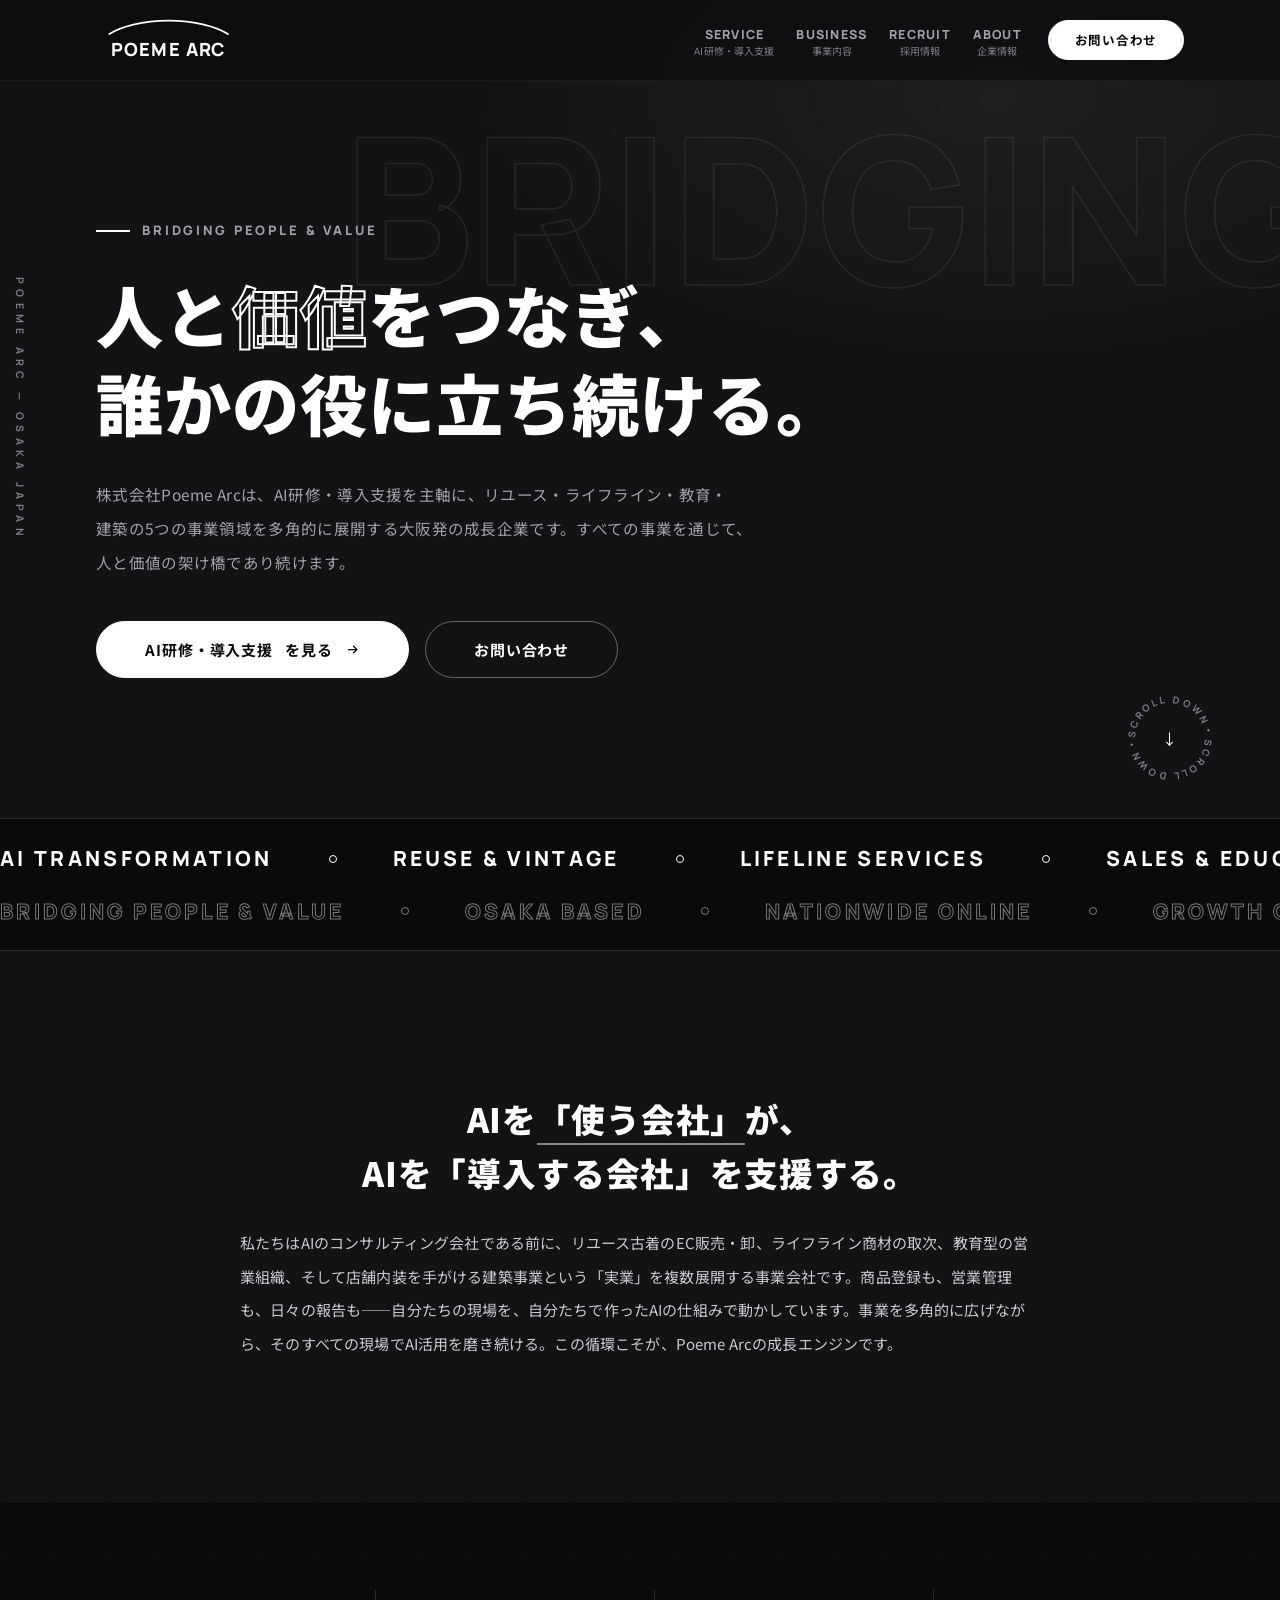
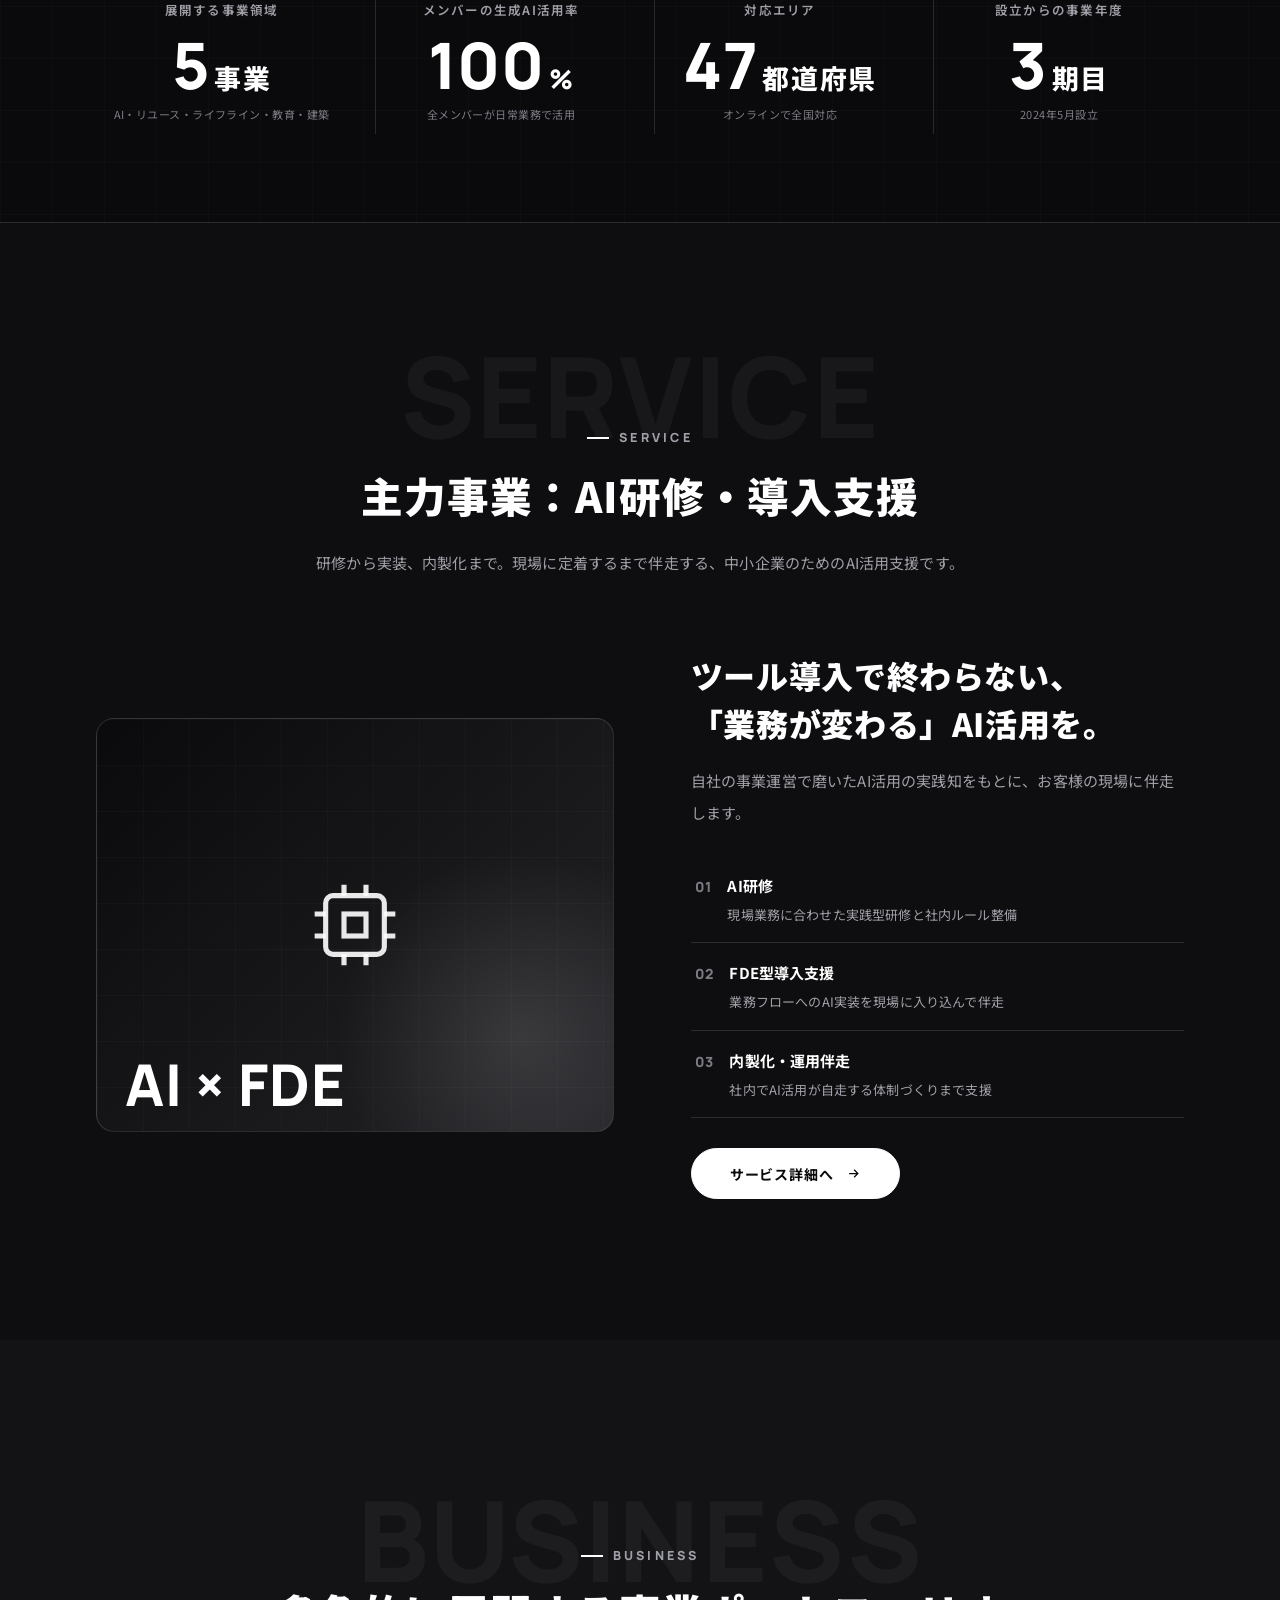
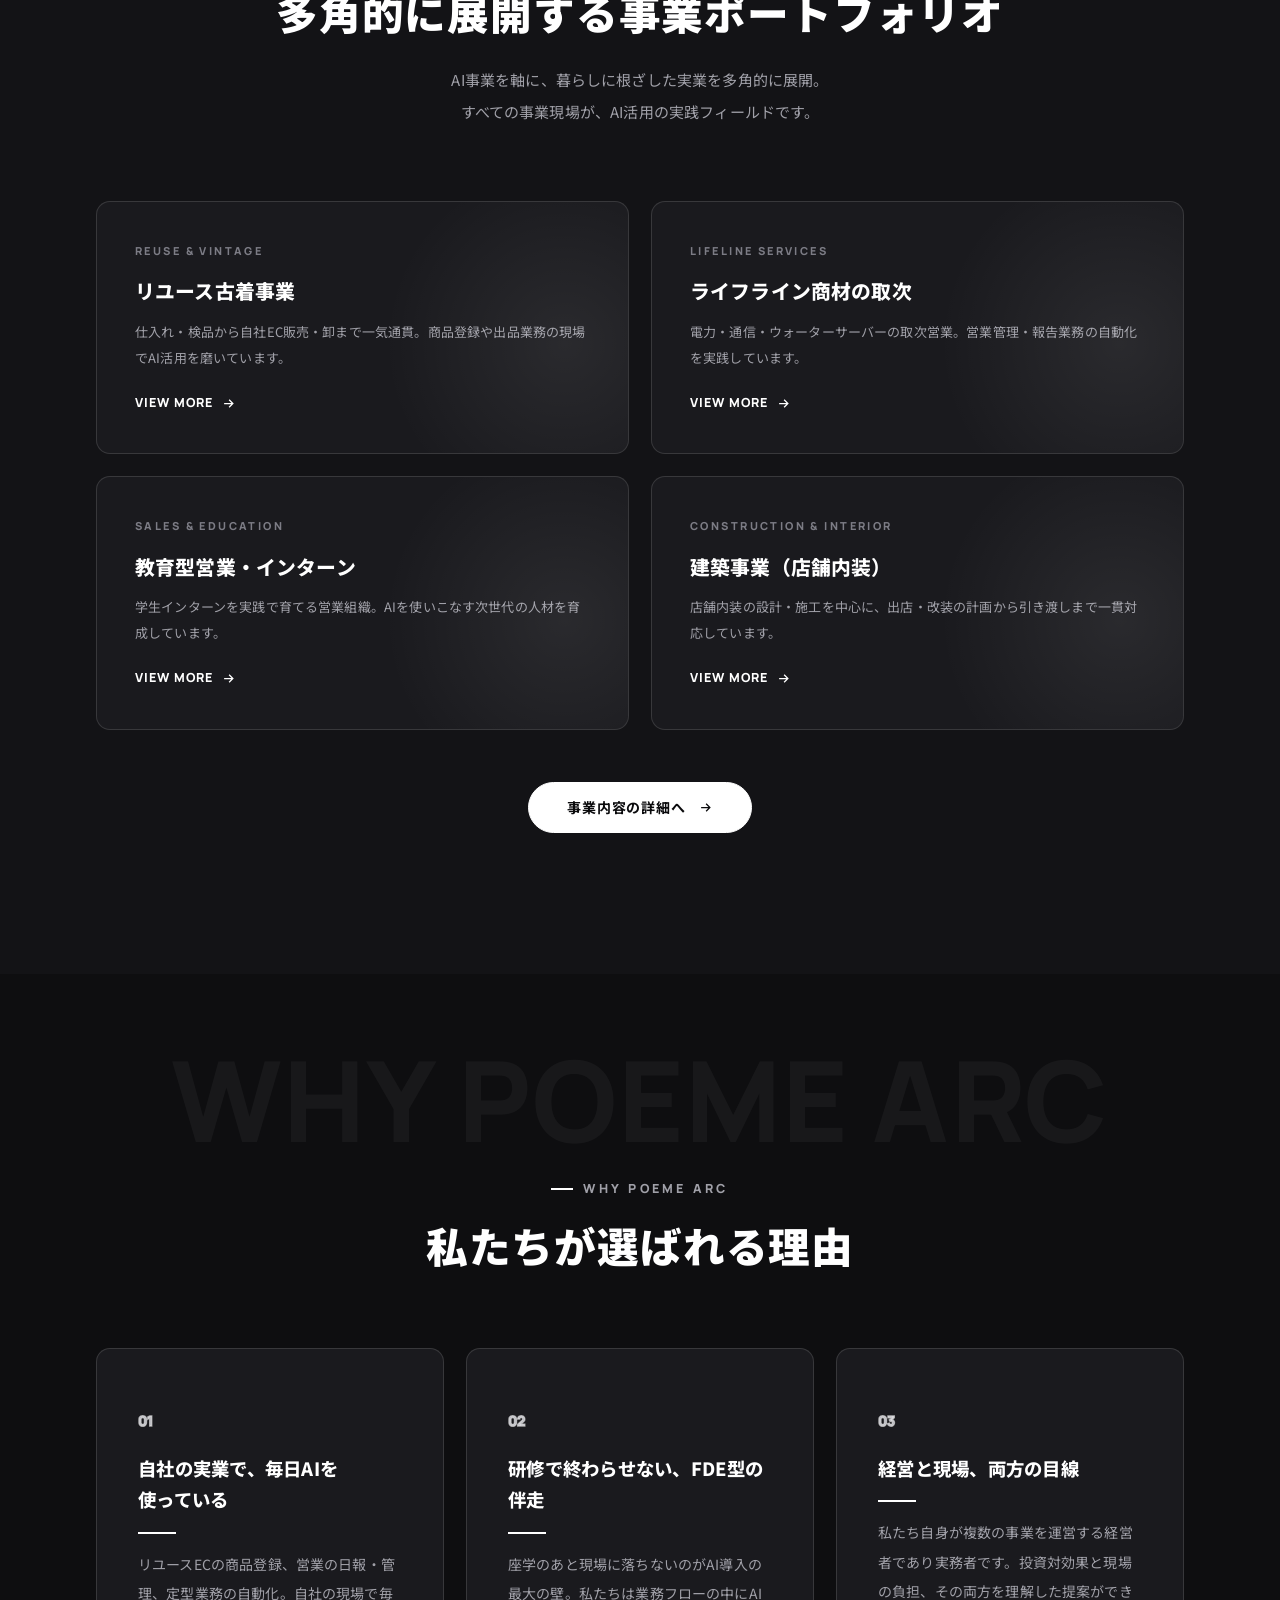
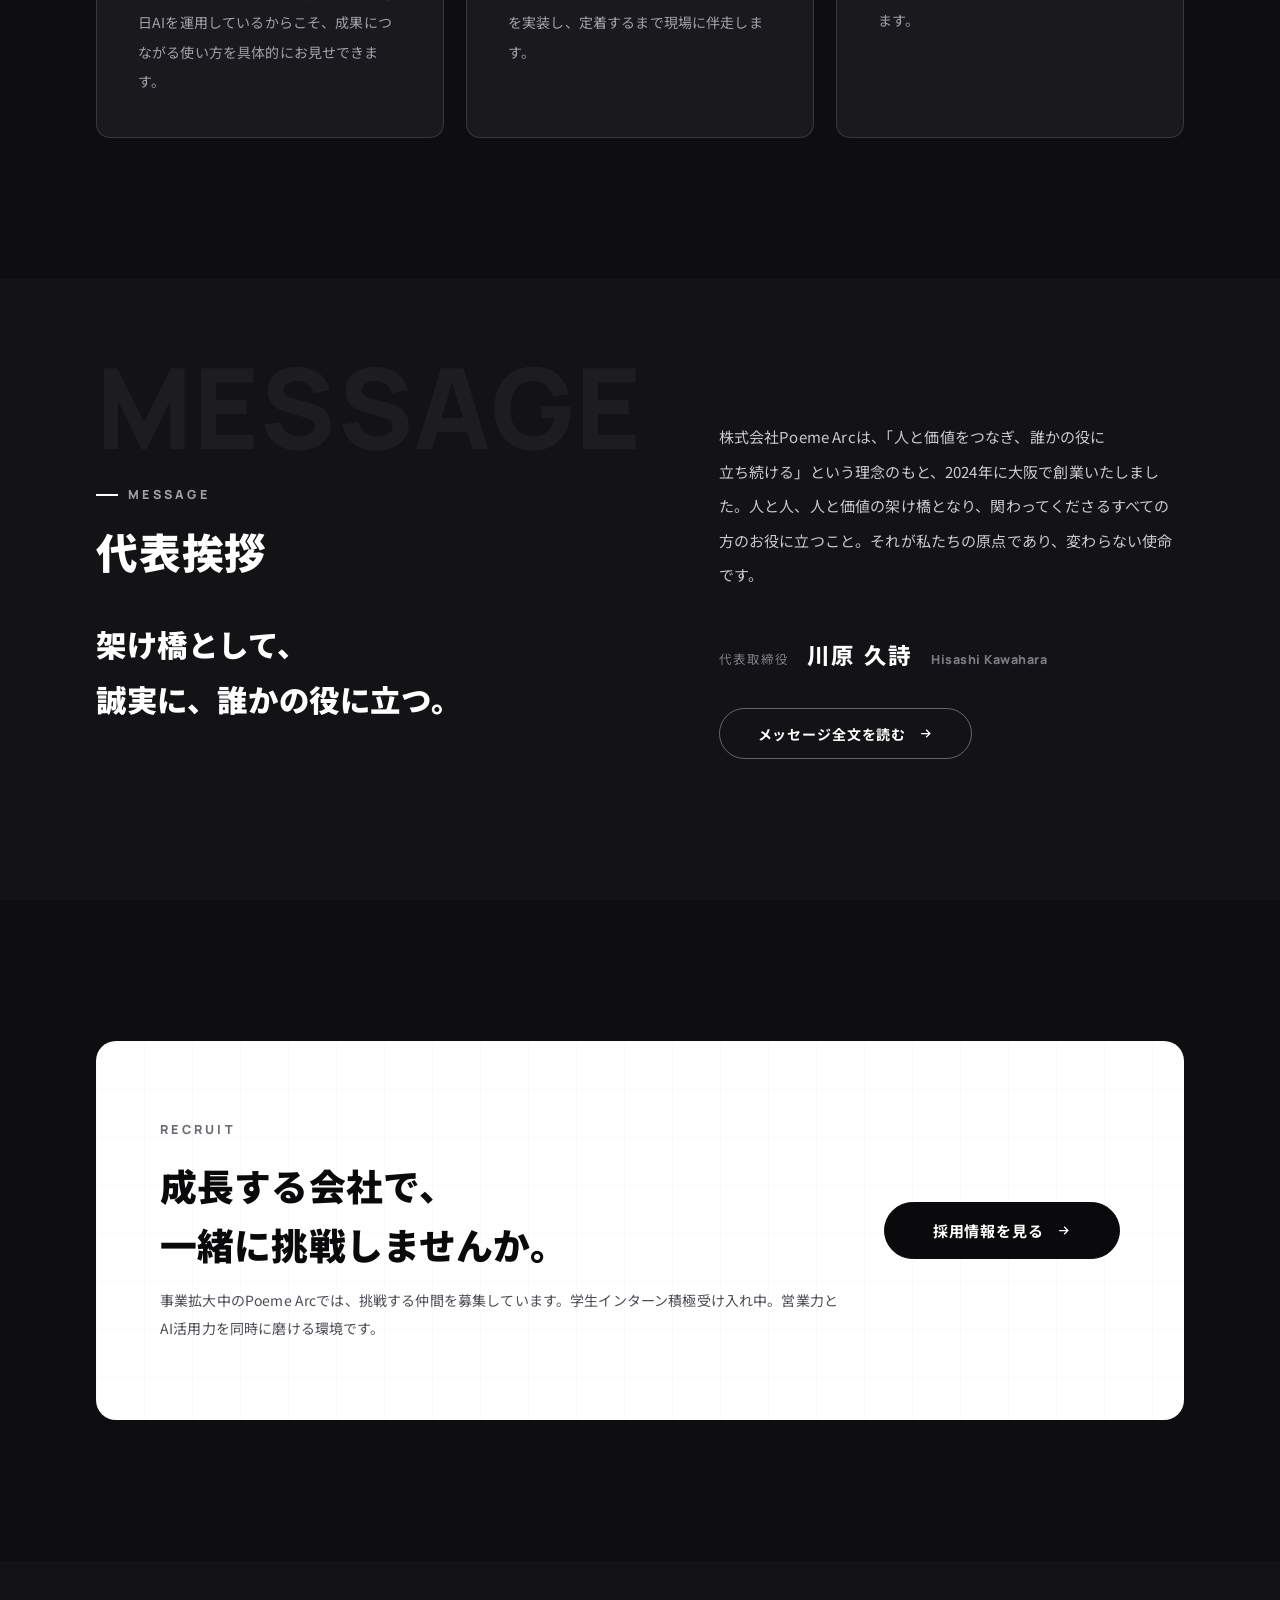
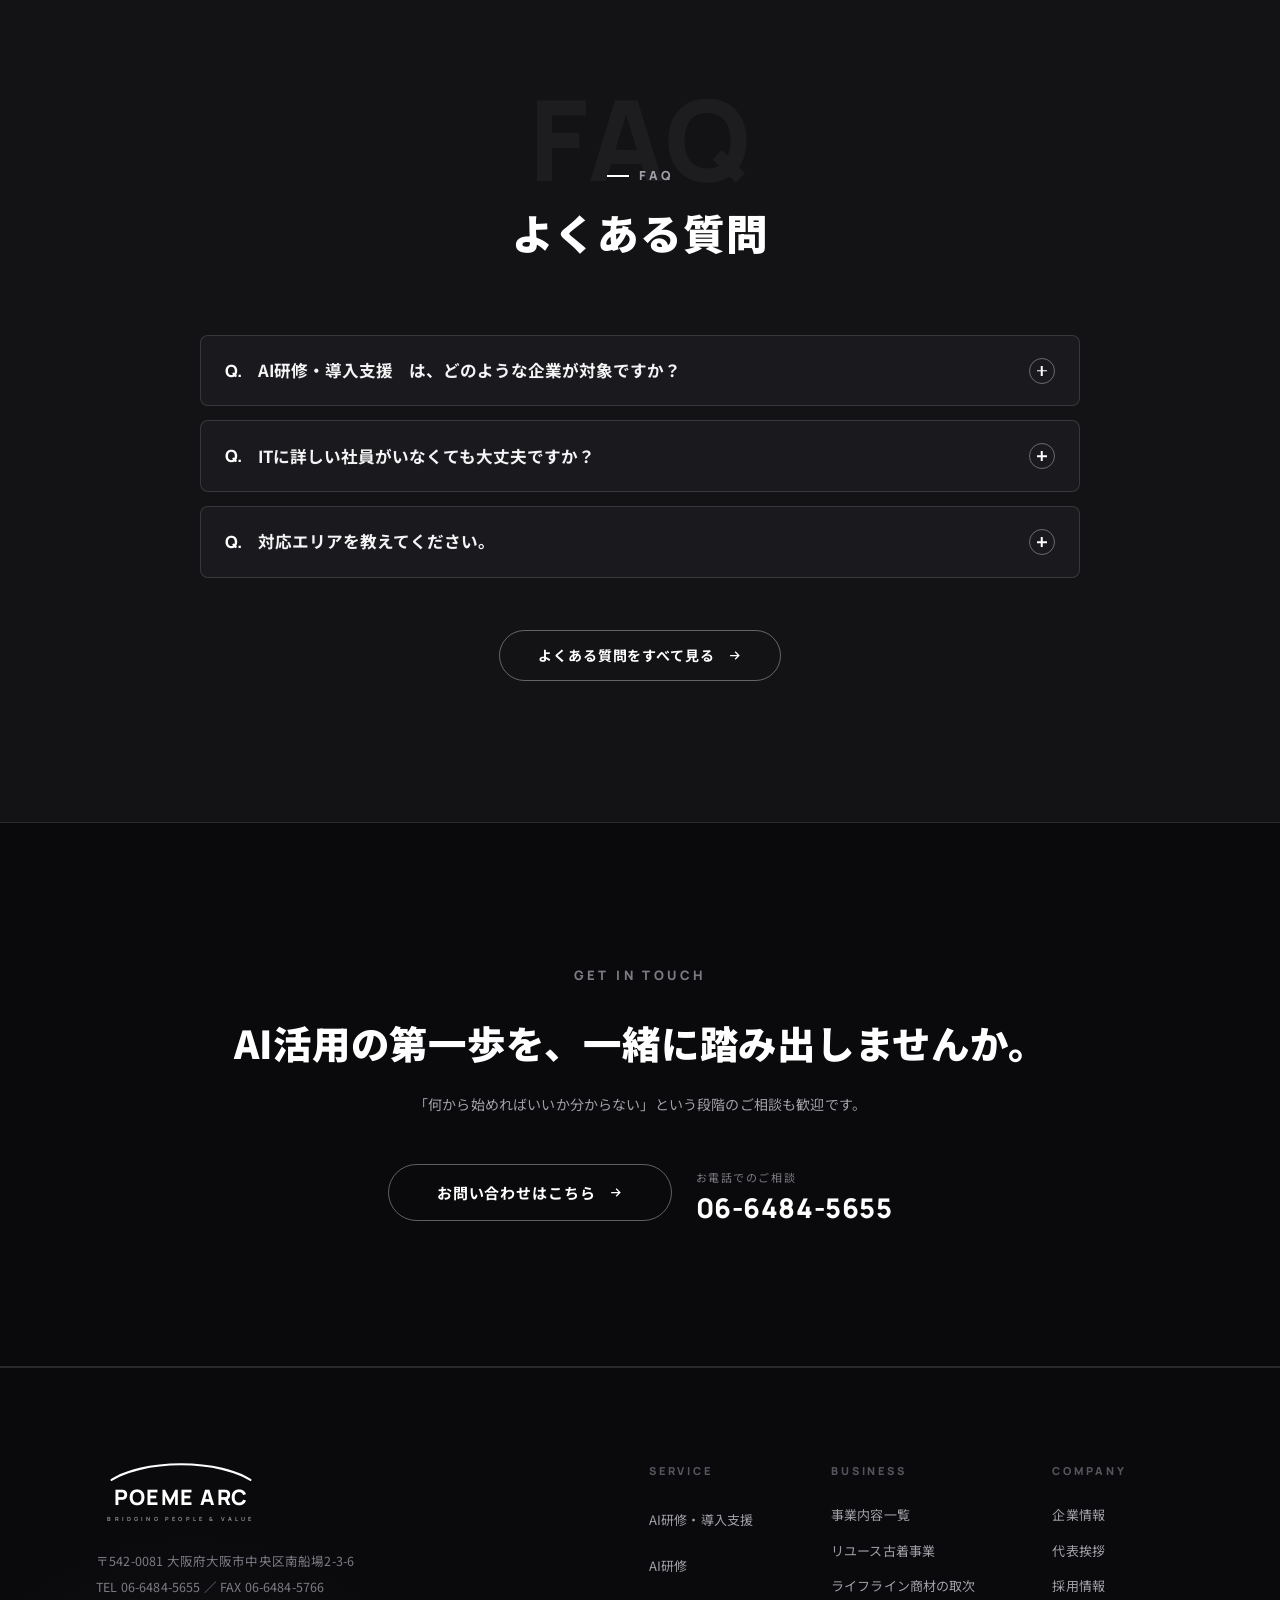
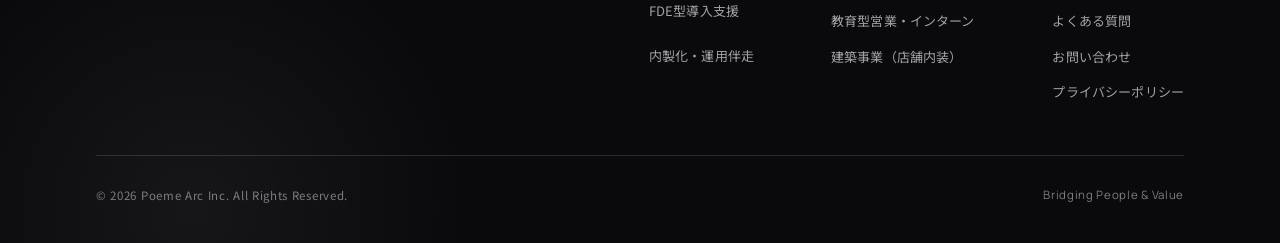
==== index.html @ 6680e86f "feat: Poeme Arcコーポレートサイト（ダークモノクロ・全12ページ） Co-Authored-By: Claude Fable 5 <noreply@anthropic.com>" ====
<!DOCTYPE html>
<html lang="ja">
<head>
  <meta charset="UTF-8" />
  <meta name="viewport" content="width=device-width, initial-scale=1.0" />
  <meta name="theme-color" content="#131316" />
  <link rel="icon" type="image/svg+xml" href="assets/favicon.svg" />

  <title>株式会社Poeme Arc｜人と価値をつなぎ、誰かの役に立ち続ける</title>
  <meta name="description" content="株式会社Poeme Arcは、AI研修・FDE型導入支援を主軸に、リユース古着・ライフライン・教育型営業・店舗内装建築の5つの事業領域を多角的に展開する大阪発の成長企業です。" />
  <meta name="robots" content="index, follow" />
  <!-- TODO: 公開先確定時に canonical / og:url / sitemap.xml / robots.txt のURLを一括変更 -->
  <link rel="canonical" href="https://poeme-arc.com/" />

  <meta property="og:type" content="website" />
  <meta property="og:site_name" content="株式会社Poeme Arc" />
  <meta property="og:title" content="株式会社Poeme Arc｜人と価値をつなぎ、誰かの役に立ち続ける" />
  <meta property="og:description" content="株式会社Poeme Arcは、AI研修・FDE型導入支援を主軸に、リユース古着・ライフライン・教育型営業・店舗内装建築の5つの事業領域を多角的に展開する大阪発の成長企業です。" />
  <meta property="og:url" content="https://poeme-arc.com/" />

  <link rel="preconnect" href="https://fonts.googleapis.com" />
  <link rel="preconnect" href="https://fonts.gstatic.com" crossorigin />
  <link href="https://fonts.googleapis.com/css2?family=Manrope:wght@500;700;800&family=Noto+Sans+JP:wght@400;500;700;900&display=swap" rel="stylesheet" />
  <link rel="stylesheet" href="css/style.css" />

  <script type="application/ld+json">
  {
    "@context": "https://schema.org",
    "@type": "Organization",
    "name": "株式会社Poeme Arc",
    "alternateName": "Poeme Arc Inc.",
    "url": "https://poeme-arc.com/",
    "slogan": "Bridging People & Value",
    "description": "AI研修・FDE型導入支援を主軸に、リユース古着・ライフライン・教育型営業・店舗内装建築の5つの事業領域を多角的に展開する大阪の成長企業。",
    "foundingDate": "2024-05-10",
    "founder": { "@type": "Person", "name": "川原久詩" },
    "telephone": "+81-6-6484-5655",
    "faxNumber": "+81-6-6484-5766",
    "address": {
      "@type": "PostalAddress",
      "postalCode": "542-0081",
      "addressRegion": "大阪府",
      "addressLocality": "大阪市中央区",
      "streetAddress": "南船場2-3-6"
    }
  }
  </script>
</head>

<body>
  <a href="#main" class="skip-link">本文へスキップ</a>

  <!-- ===== HEADER ===== -->
  <header class="header" id="header">
    <div class="container header__inner">
      <a href="index.html" class="brand" aria-label="Poeme Arc ホーム">
        <svg class="brand__logo" viewBox="0 0 240 76" aria-hidden="true"><path d="M22 28 a120 52 0 0 1 196 0" fill="none" stroke="currentColor" stroke-width="3" stroke-linecap="round"/><text x="120" y="64" text-anchor="middle" font-family="Manrope, sans-serif" font-size="30" font-weight="800" letter-spacing="2" fill="currentColor">POEME ARC</text></svg>
      </a>
      <nav class="nav" aria-label="グローバルナビゲーション">
        <ul class="nav__list">
          <li><a href="service.html" class="nav__link"><span class="en">SERVICE</span><span class="jp"><span class="nowrap">AI研修・導入支援</span></span></a></li>
          <li><a href="fields.html" class="nav__link"><span class="en">BUSINESS</span><span class="jp">事業内容</span></a></li>
          <li><a href="recruit.html" class="nav__link"><span class="en">RECRUIT</span><span class="jp">採用情報</span></a></li>
          <li><a href="about.html" class="nav__link"><span class="en">ABOUT</span><span class="jp">企業情報</span></a></li>
        </ul>
        <a href="contact.html" class="btn nav__cta">お問い合わせ</a>
      </nav>
      <button class="nav-toggle" id="navToggle" aria-label="メニューを開く" aria-expanded="false"><span></span><span></span></button>
    </div>
  </header>

  <!-- ===== MOBILE MENU ===== -->
  <div class="mobile-menu" id="mobileMenu">
    <a href="index.html" class="m-link" data-menu-close><span class="en">01</span>ホーム</a>
    <a href="service.html" class="m-link" data-menu-close><span class="en">02</span><span class="nowrap">AI研修・導入支援</span></a>
    <a href="fields.html" class="m-link" data-menu-close><span class="en">03</span>事業内容</a>
    <a href="business-reuse.html" class="m-link" data-menu-close><span class="en">—</span>リユース古着事業</a>
    <a href="business-lifeline.html" class="m-link" data-menu-close><span class="en">—</span>ライフライン商材の取次</a>
    <a href="business-education.html" class="m-link" data-menu-close><span class="en">—</span>教育型営業・インターン</a>
    <a href="business-construction.html" class="m-link" data-menu-close><span class="en">—</span>建築事業（店舗内装）</a>
    <a href="recruit.html" class="m-link" data-menu-close><span class="en">04</span>採用情報</a>
    <a href="about.html" class="m-link" data-menu-close><span class="en">05</span>企業情報</a>
    <a href="faq.html" class="m-link" data-menu-close><span class="en">06</span>よくある質問</a>
    <a href="contact.html" class="m-link" data-menu-close><span class="en">07</span>お問い合わせ</a>
    <div class="m-foot">
      <a href="contact.html" class="btn btn--lg" data-menu-close>お問い合わせ</a>
    </div>
  </div>

  <main id="main">
    <span id="top"></span>

    <!-- ===== HERO ===== -->
    <section class="hero" aria-label="ファーストビュー">
      <p class="hero__deco" aria-hidden="true">BRIDGING</p>
      <div class="container">
        <div class="hero__inner reveal">
          <p class="hero__eyebrow">Bridging People &amp; Value</p>
          <h1 class="hero__title">人と<span class="stroke">価値</span>をつなぎ、<br>誰かの役に<span class="nowrap">立ち続ける</span>。</h1>
          <p class="hero__sub">株式会社<span class="nowrap">Poeme Arc</span>は、<span class="nowrap">AI研修・導入支援</span>を主軸に、リユース・ライフライン・教育・建築の<span class="nowrap">5つ</span>の事業領域を多角的に展開する大阪発の成長企業です。すべての事業を通じて、人と価値の架け橋であり続けます。</p>
          <div class="hero__actions">
            <a href="service.html" class="btn btn--lg"><span class="nowrap">AI研修・導入支援</span>を見る<svg width="15" height="15" viewBox="0 0 24 24" fill="none" stroke="currentColor" stroke-width="2"><path d="M5 12h14M13 6l6 6-6 6"/></svg></a>
            <a href="contact.html" class="btn btn--ghost btn--lg">お問い合わせ</a>
          </div>
        </div>
      </div>
      <p class="hero__side" aria-hidden="true">Poeme Arc — Osaka Japan</p>
      <div class="scroll-badge" aria-hidden="true">
        <svg viewBox="0 0 100 100"><defs><path id="circlePath" d="M50,50 m-38,0 a38,38 0 1,1 76,0 a38,38 0 1,1 -76,0"/></defs><text><textPath href="#circlePath">SCROLL DOWN・SCROLL DOWN・</textPath></text></svg>
        <span class="dot">↓</span>
      </div>
    </section>

    <!-- ===== MARQUEE ===== -->
    <div class="marquee" aria-hidden="true">
      <div class="marquee__track">
        <div class="marquee__seq"><span>AI Transformation</span><span>Reuse &amp; Vintage</span><span>Lifeline Services</span><span>Sales &amp; Education</span><span>Construction &amp; Interior</span></div>
        <div class="marquee__seq"><span>AI Transformation</span><span>Reuse &amp; Vintage</span><span>Lifeline Services</span><span>Sales &amp; Education</span><span>Construction &amp; Interior</span></div>
      </div>
      <div class="marquee__track marquee__track--rev">
        <div class="marquee__seq"><span>Bridging People &amp; Value</span><span>Osaka Based</span><span>Nationwide Online</span><span>Growth Company</span></div>
        <div class="marquee__seq"><span>Bridging People &amp; Value</span><span>Osaka Based</span><span>Nationwide Online</span><span>Growth Company</span></div>
      </div>
    </div>

    <!-- ===== ABOUT ===== -->
    <section class="section" aria-label="私たちについて">
      <div class="container">
        <div class="intro reveal">
          <h2>AIを<span class="blue">「使う会社」</span>が、<br>AIを「導入する会社」を支援する。</h2>
          <p>私たちはAIのコンサルティング会社である前に、リユース古着の<span class="nowrap">EC販売</span>・卸、ライフライン商材の取次、教育型の営業組織、そして店舗内装を手がける建築事業という「実業」を複数展開する事業会社です。商品登録も、営業管理も、日々の報告も——自分たちの現場を、自分たちで作ったAIの仕組みで動かしています。事業を多角的に広げながら、そのすべての現場で<span class="nowrap">AI活用</span>を磨き続ける。この循環こそが、<span class="nowrap">Poeme Arc</span>の成長エンジンです。</p>
        </div>
      </div>
    </section>

    <!-- ===== STATS ===== -->
    <div class="stats-band" aria-label="数字で見るPoeme Arc">
      <div class="container">
        <div class="stats reveal" data-stagger>
          <div class="stat">
            <span class="stat__label">展開する事業領域</span>
            <span class="stat__value"><span data-count="5">0</span><small>事業</small></span>
            <span class="stat__note">AI・リユース・ライフライン・教育・建築</span>
          </div>
          <div class="stat">
            <span class="stat__label">メンバーの<span class="nowrap">生成AI</span>活用率</span>
            <span class="stat__value"><span data-count="100">0</span><small>%</small></span>
            <span class="stat__note">全メンバーが日常業務で活用</span>
          </div>
          <div class="stat">
            <span class="stat__label">対応エリア</span>
            <span class="stat__value"><span data-count="47">0</span><small>都道府県</small></span>
            <span class="stat__note">オンラインで全国対応</span>
          </div>
          <div class="stat">
            <span class="stat__label">設立からの事業年度</span>
            <span class="stat__value"><span data-count="3">0</span><small>期目</small></span>
            <span class="stat__note"><span class="nowrap">2024年5月設立</span></span>
          </div>
        </div>
      </div>
    </div>

    <!-- ===== SERVICE（主力事業） ===== -->
    <section class="section section--soft" id="service" aria-label="主力事業">
      <div class="container">
        <div class="sec-head sec-head--center reveal">
          <span class="sec-ghost" aria-hidden="true">Service</span>
          <p class="sec-tag">Service</p>
          <h2 class="sec-title">主力事業：<span class="nowrap">AI研修・導入支援</span></h2>
          <p class="sec-lead">研修から実装、内製化まで。現場に定着するまで伴走する、中小企業のための<span class="nowrap">AI活用</span>支援です。</p>
        </div>
        <div class="feature reveal">
          <div class="feature__panel">
            <span class="icon" aria-hidden="true"><svg viewBox="0 0 24 24" fill="none" stroke="currentColor" stroke-width="1.4"><rect x="4" y="4" width="16" height="16" rx="2"/><rect x="9" y="9" width="6" height="6"/><path d="M9 1v3M15 1v3M9 20v3M15 20v3M1 9h3M1 15h3M20 9h3M20 15h3"/></svg></span>
            <span class="big" aria-hidden="true">AI &times; FDE</span>
          </div>
          <div class="feature__body">
            <h3>ツール導入で終わらない、<br>「業務が変わる」<span class="nowrap">AI活用</span>を。</h3>
            <p>自社の事業運営で磨いた<span class="nowrap">AI活用</span>の実践知をもとに、お客様の現場に伴走します。</p>
            <ul class="feature__menu">
              <li><span class="no">01</span><span class="t"><span class="nowrap">AI研修</span><span class="d">現場業務に合わせた実践型研修と社内ルール整備</span></span></li>
              <li><span class="no">02</span><span class="t"><span class="nowrap">FDE型導入支援</span><span class="d">業務フローへの<span class="nowrap">AI実装</span>を現場に入り込んで伴走</span></span></li>
              <li><span class="no">03</span><span class="t"><span class="nowrap">内製化・運用伴走</span><span class="d">社内で<span class="nowrap">AI活用</span>が自走する体制づくりまで支援</span></span></li>
            </ul>
            <div style="margin-top:30px;">
              <a href="service.html" class="btn">サービス詳細へ<svg width="15" height="15" viewBox="0 0 24 24" fill="none" stroke="currentColor" stroke-width="2"><path d="M5 12h14M13 6l6 6-6 6"/></svg></a>
            </div>
          </div>
        </div>
      </div>
    </section>

    <!-- ===== BUSINESS ===== -->
    <section class="section" id="business" aria-label="事業内容">
      <div class="container">
        <div class="sec-head sec-head--center reveal">
          <span class="sec-ghost" aria-hidden="true">Business</span>
          <p class="sec-tag">Business</p>
          <h2 class="sec-title">多角的に展開する事業ポートフォリオ</h2>
          <p class="sec-lead">AI事業を軸に、暮らしに根ざした実業を多角的に展開。すべての事業現場が、<span class="nowrap">AI活用</span>の実践フィールドです。</p>
        </div>
        <div class="fields reveal" data-stagger>
          <a href="business-reuse.html" class="field-card">
            <span class="field-card__en">Reuse &amp; Vintage</span>
            <h3>リユース古着事業</h3>
            <p>仕入れ・検品から自社<span class="nowrap">EC販売</span>・卸まで一気通貫。商品登録や出品業務の現場で<span class="nowrap">AI活用</span>を磨いています。</p>
            <span class="card__link">VIEW MORE <svg width="15" height="15" viewBox="0 0 24 24" fill="none" stroke="currentColor" stroke-width="2"><path d="M5 12h14M13 6l6 6-6 6"/></svg></span>
          </a>
          <a href="business-lifeline.html" class="field-card">
            <span class="field-card__en">Lifeline Services</span>
            <h3>ライフライン商材の取次</h3>
            <p>電力・通信・ウォーターサーバーの取次営業。営業管理・報告業務の自動化を実践しています。</p>
            <span class="card__link">VIEW MORE <svg width="15" height="15" viewBox="0 0 24 24" fill="none" stroke="currentColor" stroke-width="2"><path d="M5 12h14M13 6l6 6-6 6"/></svg></span>
          </a>
          <a href="business-education.html" class="field-card">
            <span class="field-card__en">Sales &amp; Education</span>
            <h3>教育型営業・インターン</h3>
            <p>学生インターンを実践で育てる営業組織。AIを使いこなす次世代の人材を育成しています。</p>
            <span class="card__link">VIEW MORE <svg width="15" height="15" viewBox="0 0 24 24" fill="none" stroke="currentColor" stroke-width="2"><path d="M5 12h14M13 6l6 6-6 6"/></svg></span>
          </a>
          <a href="business-construction.html" class="field-card">
            <span class="field-card__en">Construction &amp; Interior</span>
            <h3>建築事業（店舗内装）</h3>
            <p>店舗内装の設計・施工を中心に、出店・改装の計画から引き渡しまで一貫対応しています。</p>
            <span class="card__link">VIEW MORE <svg width="15" height="15" viewBox="0 0 24 24" fill="none" stroke="currentColor" stroke-width="2"><path d="M5 12h14M13 6l6 6-6 6"/></svg></span>
          </a>
        </div>
        <div class="sec-more reveal">
          <a href="fields.html" class="btn">事業内容の詳細へ<svg width="15" height="15" viewBox="0 0 24 24" fill="none" stroke="currentColor" stroke-width="2"><path d="M5 12h14M13 6l6 6-6 6"/></svg></a>
        </div>
      </div>
    </section>

    <!-- ===== WHY ===== -->
    <section class="section section--soft" id="why" aria-label="選ばれる理由">
      <div class="container">
        <div class="sec-head sec-head--center reveal">
          <span class="sec-ghost" aria-hidden="true">Why Poeme Arc</span>
          <p class="sec-tag">Why Poeme Arc</p>
          <h2 class="sec-title">私たちが選ばれる理由</h2>
        </div>
        <div class="strengths reveal" data-stagger>
          <div class="strength">
            <p class="strength__no">01</p>
            <h3>自社の実業で、毎日AIを使っている</h3>
            <p>リユースECの商品登録、営業の日報・管理、定型業務の自動化。自社の現場で毎日AIを運用しているからこそ、成果につながる使い方を具体的にお見せできます。</p>
          </div>
          <div class="strength">
            <p class="strength__no">02</p>
            <h3>研修で終わらせない、<span class="nowrap">FDE型</span>の伴走</h3>
            <p>座学のあと現場に落ちないのが<span class="nowrap">AI導入</span>の最大の壁。私たちは業務フローの中にAIを実装し、定着するまで現場に伴走します。</p>
          </div>
          <div class="strength">
            <p class="strength__no">03</p>
            <h3>経営と現場、両方の目線</h3>
            <p>私たち自身が複数の事業を運営する経営者であり実務者です。投資対効果と現場の負担、その両方を理解した提案ができます。</p>
          </div>
        </div>
      </div>
    </section>

    <!-- ===== MESSAGE digest ===== -->
    <section class="section" id="message" aria-label="代表挨拶">
      <div class="container">
        <div class="message">
          <div class="message__head reveal">
            <div class="sec-head">
              <span class="sec-ghost" aria-hidden="true">Message</span>
              <p class="sec-tag">Message</p>
              <h2 class="sec-title">代表挨拶</h2>
            </div>
            <p class="message__title">架け橋として、<br>誠実に、誰かの役に立つ。</p>
          </div>
          <div class="message__body reveal">
            <p>株式会社<span class="nowrap">Poeme Arc</span>は、「人と価値をつなぎ、誰かの役に<span class="nowrap">立ち続ける</span>」という理念のもと、<span class="nowrap">2024年</span>に大阪で創業いたしました。人と人、人と価値の架け橋となり、関わってくださるすべての方のお役に立つこと。それが私たちの原点であり、変わらない使命です。</p>
            <div class="sign">
              <span class="sign__role">代表取締役</span>
              <span class="sign__name">川原 久詩</span>
              <span class="sign__en">Hisashi Kawahara</span>
            </div>
            <div style="margin-top:32px;">
              <a href="about.html#message" class="btn btn--ghost">メッセージ全文を読む<svg width="15" height="15" viewBox="0 0 24 24" fill="none" stroke="currentColor" stroke-width="2"><path d="M5 12h14M13 6l6 6-6 6"/></svg></a>
            </div>
          </div>
        </div>
      </div>
    </section>

    <!-- ===== RECRUIT ===== -->
    <section class="section section--soft" id="recruit" aria-label="採用情報">
      <div class="container">
        <div class="recruit-band reveal">
          <div>
            <p class="recruit-band__en">Recruit</p>
            <h2 class="recruit-band__title">成長する会社で、<br class="sp-only">一緒に挑戦しませんか。</h2>
            <p class="recruit-band__text">事業拡大中の<span class="nowrap">Poeme Arc</span>では、挑戦する仲間を募集しています。学生インターン積極受け入れ中。営業力と<span class="nowrap">AI活用力</span>を同時に磨ける環境です。</p>
          </div>
          <div class="recruit-band__action">
            <a href="recruit.html" class="btn btn--light btn--lg">採用情報を見る<svg width="15" height="15" viewBox="0 0 24 24" fill="none" stroke="currentColor" stroke-width="2"><path d="M5 12h14M13 6l6 6-6 6"/></svg></a>
          </div>
        </div>
      </div>
    </section>

    <!-- ===== FAQ digest ===== -->
    <section class="section" id="faq" aria-label="よくある質問">
      <div class="container">
        <div class="sec-head sec-head--center reveal">
          <span class="sec-ghost" aria-hidden="true">FAQ</span>
          <p class="sec-tag">FAQ</p>
          <h2 class="sec-title">よくある質問</h2>
        </div>
        <div class="faq reveal">
          <div class="faq__item">
            <button class="faq__q" aria-expanded="false"><span class="qm">Q.</span><span class="nowrap">AI研修・導入支援</span>は、どのような企業が対象ですか？<span class="faq__toggle" aria-hidden="true"></span></button>
            <div class="faq__a"><div class="faq__a-inner">業種・規模を問わずご相談いただけます。専任の<span class="nowrap">IT担当</span>がいない中小企業様でも、現場の業務内容に合わせて<span class="nowrap">AI活用</span>の設計から研修・定着までを伴走してご支援します。</div></div>
          </div>
          <div class="faq__item">
            <button class="faq__q" aria-expanded="false"><span class="qm">Q.</span>ITに詳しい社員がいなくても大丈夫ですか？<span class="faq__toggle" aria-hidden="true"></span></button>
            <div class="faq__a"><div class="faq__a-inner">はい。ツールの操作研修だけでなく、業務への落とし込みから社内に定着するまでを一緒に進めますのでご安心ください。</div></div>
          </div>
          <div class="faq__item">
            <button class="faq__q" aria-expanded="false"><span class="qm">Q.</span>対応エリアを教えてください。<span class="faq__toggle" aria-hidden="true"></span></button>
            <div class="faq__a"><div class="faq__a-inner">大阪を拠点としていますが、オンラインでのお打ち合わせ・ご支援に対応しており、全国からご相談いただけます。</div></div>
          </div>
        </div>
        <div class="sec-more reveal">
          <a href="faq.html" class="btn btn--ghost">よくある質問をすべて見る<svg width="15" height="15" viewBox="0 0 24 24" fill="none" stroke="currentColor" stroke-width="2"><path d="M5 12h14M13 6l6 6-6 6"/></svg></a>
        </div>
      </div>
    </section>

    <!-- ===== CTA BAND ===== -->
    <section class="section section--dark cta-band" aria-label="ご相談はこちら">
      <div class="container">
        <p class="cta-band__en reveal">Get in Touch</p>
        <h2 class="cta-band__title reveal"><span class="nowrap">AI活用</span>の第一歩を、<br class="sp-only">一緒に踏み出しませんか。</h2>
        <p class="cta-band__sub reveal">「何から始めればいいか分からない」という段階のご相談も歓迎です。</p>
        <div class="cta-band__actions reveal">
          <a href="contact.html" class="btn btn--light btn--lg">お問い合わせはこちら<svg width="15" height="15" viewBox="0 0 24 24" fill="none" stroke="currentColor" stroke-width="2"><path d="M5 12h14M13 6l6 6-6 6"/></svg></a>
          <p class="cta-band__tel">
            <span class="label">お電話でのご相談</span>
            <a href="tel:0664845655" class="num">06-6484-5655</a>
          </p>
        </div>
      </div>
    </section>
  </main>

  <!-- ===== FOOTER ===== -->
  <footer class="footer">
    <div class="container">
      <div class="footer__top">
        <div class="footer__brand">
          <a href="index.html" class="brand">
            <svg class="brand__logo brand__logo--full" viewBox="0 0 240 96" aria-hidden="true"><path d="M22 28 a120 52 0 0 1 196 0" fill="none" stroke="currentColor" stroke-width="3" stroke-linecap="round"/><text x="120" y="64" text-anchor="middle" font-family="Manrope, sans-serif" font-size="30" font-weight="800" letter-spacing="2" fill="currentColor">POEME ARC</text><text x="120" y="86" text-anchor="middle" font-family="Manrope, sans-serif" font-size="8" font-weight="700" letter-spacing="4.5" fill="currentColor" opacity=".55">BRIDGING PEOPLE &amp; VALUE</text></svg>
          </a>
          <p class="footer__info">〒542-0081 大阪府大阪市中央区南船場2-3-6<br>TEL 06-6484-5655 ／ FAX 06-6484-5766</p>
        </div>
        <div class="footer__cols">
          <div class="footer__col">
            <h4>Service</h4>
            <a href="service.html"><span class="nowrap">AI研修・導入支援</span></a>
            <a href="service.html#training"><span class="nowrap">AI研修</span></a>
            <a href="service.html#fde"><span class="nowrap">FDE型導入支援</span></a>
            <a href="service.html#internal"><span class="nowrap">内製化・運用伴走</span></a>
          </div>
          <div class="footer__col">
            <h4>Business</h4>
            <a href="fields.html">事業内容一覧</a>
            <a href="business-reuse.html">リユース古着事業</a>
            <a href="business-lifeline.html">ライフライン商材の取次</a>
            <a href="business-education.html">教育型営業・インターン</a>
            <a href="business-construction.html">建築事業（店舗内装）</a>
          </div>
          <div class="footer__col">
            <h4>Company</h4>
            <a href="about.html">企業情報</a>
            <a href="about.html#message">代表挨拶</a>
            <a href="recruit.html">採用情報</a>
            <a href="faq.html">よくある質問</a>
            <a href="contact.html">お問い合わせ</a>
            <a href="privacy.html">プライバシーポリシー</a>
          </div>
        </div>
      </div>
      <div class="footer__bottom">
        <small>&copy; 2026 Poeme Arc Inc. All Rights Reserved.</small>
        <small class="en">Bridging People &amp; Value</small>
      </div>
    </div>
  </footer>

  <button class="to-top" id="toTop" aria-label="ページ上部へ戻る"><svg width="18" height="18" viewBox="0 0 24 24" fill="none" stroke="currentColor" stroke-width="2"><path d="M12 19V5M5 12l7-7 7 7"/></svg></button>

  <script src="js/main.js" defer></script>
</body>
</html>
---- css/style.css ----
/* =========================================================
   Poeme Arc — Corporate Site (Monochrome Dark)
   黒×白のダークモノクロ。骨太タイポ×薄いヘアライン。
   ========================================================= */

/* ---------- Reset ---------- */
*,*::before,*::after { box-sizing: border-box; }
html { -webkit-text-size-adjust: 100%; scroll-behavior: smooth; }
body,h1,h2,h3,h4,h5,h6,p,figure,dl,dd,ul,ol { margin: 0; }
ul,ol { padding: 0; list-style: none; }
img,svg,iframe { display: block; max-width: 100%; }
a { color: inherit; text-decoration: none; }
button { font: inherit; color: inherit; background: none; border: none; cursor: pointer; }
input,textarea,select { font: inherit; color: inherit; }

/* ---------- Tokens ---------- */
:root {
  --bg: #131316;
  --bg-soft: #0e0e10;
  --bg-panel: #1a1a1e;
  --ink: #f4f4f5;
  --gray-700: #c9c9ce;
  --gray-600: #a0a0a8;
  --gray-500: #7c7c85;
  --gray-400: #55555e;
  --line: rgba(255,255,255,.13);
  --line-strong: rgba(255,255,255,.3);
  --ghost: rgba(255,255,255,.045);
  --dark: #0a0a0c;
  --white: #ffffff;

  --container: 1200px;
  --gutter: clamp(20px, 5vw, 56px);
  --section-y: clamp(88px, 11vw, 150px);
  --radius: 14px;
  --radius-sm: 8px;

  --font-jp: "Noto Sans JP","Hiragino Kaku Gothic ProN","Hiragino Sans","Yu Gothic",Meiryo,sans-serif;
  --font-en: "Manrope","Inter",var(--font-jp);
  --ease: cubic-bezier(0.22, 1, 0.36, 1);
}

/* ---------- Base ---------- */
body {
  font-family: var(--font-jp);
  color: var(--ink);
  background: var(--bg);
  line-height: 1.95;
  font-size: 15.5px;
  letter-spacing: 0.01em;
  -webkit-font-smoothing: antialiased;
  -moz-osx-font-smoothing: grayscale;
  overflow-x: hidden;
}
body.is-locked { overflow: hidden; }
::selection { background: #fff; color: #0a0a0c; }

.container { width: 100%; max-width: var(--container); margin-inline: auto; padding-inline: var(--gutter); }
.section { padding-block: var(--section-y); position: relative; }
.section--soft { background: var(--bg-soft); }
.section--dark { background: var(--dark); position: relative; overflow: hidden; }
.en { font-family: var(--font-en); }
.sp-only { display: none; }
.nowrap { white-space: nowrap; }

/* 中央寄せの短文は行バランスを取り、最終行のぶら下がりを防ぐ */
.origin__text, .cta-band__sub, .sec-head--center .sec-lead, .creed__jp,
.cta-band__title, .recruit-band__title, .intro h2 {
  text-wrap: balance;
}

/* 日本語見出しを文節単位で改行（対応ブラウザのみ・非対応は従来通り） */
.hero__title, .hero__sub, .page-hero__title, .page-hero__lead, .sec-title,
.intro h2, .biz__title, .biz__catch, .message__title, .cta-band__title,
.recruit-band__title, .creed__jp, .mvv__text, .card h3, .strength h3,
.field-card h3, .flow h3, .faq__q, .news-list .ttl {
  word-break: auto-phrase;
}
.blue { color: #fff; border-bottom: 2px solid rgba(255,255,255,.5); }

/* ---------- Section head ---------- */
.sec-head { position: relative; margin-bottom: clamp(48px, 6vw, 72px); }
.sec-head--center { text-align: center; }
.sec-ghost {
  display: block;
  font-family: var(--font-en);
  font-weight: 800;
  font-size: clamp(3.2rem, 9vw, 7rem);
  line-height: 1;
  letter-spacing: .01em;
  text-transform: uppercase;
  color: var(--ghost);
  user-select: none;
  margin-bottom: -0.52em;
}
.sec-tag {
  position: relative;
  display: inline-flex; align-items: center; gap: 10px;
  font-family: var(--font-en);
  font-size: 12.5px; font-weight: 800;
  letter-spacing: .26em; text-transform: uppercase;
  color: var(--gray-600);
}
.sec-tag::before { content: ""; width: 22px; height: 2px; background: #fff; }
.sec-title {
  position: relative;
  font-weight: 900;
  font-size: clamp(1.7rem, 3.6vw, 2.6rem);
  line-height: 1.45;
  letter-spacing: .02em;
  margin-top: 14px;
  color: #fff;
}
.sec-lead { position: relative; max-width: 720px; margin-top: 22px; color: var(--gray-600); font-size: 15px; line-height: 2.15; }
.sec-head--center .sec-lead { margin-inline: auto; }

/* ---------- Buttons ---------- */
.btn {
  display: inline-flex; align-items: center; justify-content: center; gap: 12px;
  padding: 17px 38px;
  background: #fff;
  color: #0a0a0c;
  border: 1.5px solid #fff;
  border-radius: 100px;
  font-size: 14px; font-weight: 700; letter-spacing: .06em; line-height: 1;
  transition: transform .4s var(--ease), background .35s var(--ease), color .35s var(--ease), border-color .35s var(--ease), box-shadow .4s var(--ease);
}
.btn svg { transition: transform .4s var(--ease); }
.btn:hover { transform: translateY(-2px); box-shadow: 0 14px 30px rgba(0,0,0,.5); }
.btn:hover svg { transform: translateX(4px); }
.btn--ghost, .btn--light, .btn--outline-light { background: transparent; color: #fff; border-color: rgba(255,255,255,.35); }
.btn--ghost:hover, .btn--light:hover, .btn--outline-light:hover { border-color: #fff; background: rgba(255,255,255,.06); box-shadow: none; }
.btn--lg { padding: 20px 48px; font-size: 15px; }

/* ---------- Header ---------- */
.header {
  position: fixed; inset: 0 0 auto 0; z-index: 100;
  background: rgba(10,10,12,.62);
  backdrop-filter: saturate(150%) blur(14px);
  -webkit-backdrop-filter: saturate(150%) blur(14px);
  border-bottom: 1px solid rgba(255,255,255,.06);
  transition: background .4s var(--ease), border-color .4s var(--ease);
}
.header.is-scrolled { background: rgba(10,10,12,.9); border-bottom-color: var(--line); }
.header__inner { display: flex; align-items: center; justify-content: space-between; height: 80px; }

.brand { display: inline-flex; align-items: center; gap: 11px; }
.brand__logo { display: block; height: 46px; width: auto; color: #fff; }
.footer .brand__logo--full { height: 68px; }
.brand__mark { flex: none; width: 36px; height: 36px; display: grid; place-items: center; border-radius: 10px; background: #fff; color: #0a0a0c; }
.brand__mark svg { width: 21px; height: 21px; }
.brand__text { font-family: var(--font-en); font-weight: 800; font-size: 21px; letter-spacing: .01em; line-height: 1.1; color: #fff; }
.brand__text small { display: block; font-family: var(--font-en); font-size: 8.5px; font-weight: 700; letter-spacing: .24em; color: var(--gray-500); text-transform: uppercase; margin-top: 3px; }

.nav { display: flex; align-items: center; gap: clamp(14px, 2vw, 28px); }
.nav__list { display: flex; align-items: center; gap: clamp(12px, 1.7vw, 24px); }
.nav__link { display: block; text-align: center; line-height: 1.25; padding: 4px 0; position: relative; }
.nav__link .en { font-family: var(--font-en); font-size: 12.5px; font-weight: 800; letter-spacing: .1em; color: var(--gray-600); transition: color .3s var(--ease); }
.nav__link .jp { display: block; font-size: 10px; color: var(--gray-500); margin-top: 2px; }
.nav__link::after { content: ""; position: absolute; left: 50%; transform: translateX(-50%); bottom: -4px; width: 0; height: 2px; background: #fff; transition: width .35s var(--ease); }
.nav__link:hover::after, .nav__link.is-active::after { width: 22px; }
.nav__link:hover .en, .nav__link.is-active .en { color: #fff; }
.nav__cta { padding: 13px 26px; font-size: 12.5px; }

.nav-toggle { display: none; width: 44px; height: 44px; position: relative; z-index: 120; }
.nav-toggle span { position: absolute; left: 10px; right: 10px; height: 2px; background: #fff; transition: transform .45s var(--ease); }
.nav-toggle span:nth-child(1) { top: 17px; }
.nav-toggle span:nth-child(2) { bottom: 17px; }
body.menu-open .nav-toggle span:nth-child(1) { transform: translateY(4.5px) rotate(45deg); }
body.menu-open .nav-toggle span:nth-child(2) { transform: translateY(-4.5px) rotate(-45deg); }

.mobile-menu {
  position: fixed; inset: 0; z-index: 110; background: #0a0a0c;
  padding: 108px var(--gutter) 40px;
  display: flex; flex-direction: column;
  opacity: 0; visibility: hidden; transform: translateY(-8px);
  transition: opacity .45s var(--ease), transform .45s var(--ease), visibility .45s var(--ease);
  overflow-y: auto;
}
body.menu-open .mobile-menu { opacity: 1; visibility: visible; transform: none; }
.mobile-menu a.m-link { display: flex; align-items: baseline; gap: 16px; padding: 15px 0; border-bottom: 1px solid var(--line); font-size: 16.5px; font-weight: 700; color: #fff; }
.mobile-menu a.m-link .en { font-family: var(--font-en); font-size: 11.5px; font-weight: 800; color: var(--gray-500); letter-spacing: .1em; }
.mobile-menu .m-foot { margin-top: auto; display: grid; gap: 12px; padding-top: 28px; }

/* ---------- Hero ---------- */
.hero {
  position: relative;
  padding-top: clamp(150px, 17vw, 210px);
  padding-bottom: clamp(90px, 11vw, 140px);
  overflow: hidden;
  background:
    radial-gradient(ellipse 70% 55% at 78% 12%, rgba(255,255,255,.05) 0%, rgba(255,255,255,0) 60%),
    var(--bg);
}
.hero__deco {
  position: absolute; right: clamp(-80px, -4vw, -20px); top: 110px;
  font-family: var(--font-en); font-weight: 800;
  font-size: clamp(6rem, 16vw, 13rem); line-height: .95;
  color: transparent;
  -webkit-text-stroke: 1.5px rgba(255,255,255,.08);
  text-transform: uppercase;
  pointer-events: none; user-select: none;
}
.hero__side {
  position: absolute; left: 10px; top: 50%; transform: translateY(-50%);
  writing-mode: vertical-rl;
  font-family: var(--font-en); font-size: 10.5px; font-weight: 700;
  letter-spacing: .5em; text-transform: uppercase; color: var(--gray-500);
  pointer-events: none;
}
.hero__inner { position: relative; z-index: 1; }
.hero__eyebrow {
  display: inline-flex; align-items: center; gap: 12px;
  font-family: var(--font-en); font-size: 13px; font-weight: 800;
  letter-spacing: .22em; text-transform: uppercase; color: var(--gray-600);
}
.hero__eyebrow::before { content: ""; width: 34px; height: 2px; background: #fff; }
.hero__title {
  font-weight: 900;
  line-height: 1.32;
  letter-spacing: .015em;
  font-size: clamp(2.2rem, 5.8vw, 4.2rem);
  margin-top: 26px;
  color: #fff;
}
.hero__title .stroke {
  color: transparent;
  -webkit-text-stroke: 2px #fff;
}
.hero__sub {
  max-width: 680px; margin-top: 30px;
  color: var(--gray-600);
  font-size: clamp(14px, 1.5vw, 15.5px); line-height: 2.2; letter-spacing: .02em;
}
.hero__actions { display: flex; flex-wrap: wrap; gap: 16px; margin-top: 42px; }

/* 回転スクロールバッジ */
.scroll-badge {
  position: absolute; right: clamp(24px, 5vw, 64px); bottom: 34px;
  width: 92px; height: 92px; z-index: 2;
  display: grid; place-items: center;
  pointer-events: none;
}
.scroll-badge svg { position: absolute; inset: 0; animation: spin 16s linear infinite; }
.scroll-badge svg text { font-family: var(--font-en); font-size: 10.5px; font-weight: 700; letter-spacing: .28em; fill: var(--gray-500); text-transform: uppercase; }
.scroll-badge .dot { font-size: 15px; color: #fff; }
@keyframes spin { to { transform: rotate(360deg); } }

/* ---------- Marquee ---------- */
.marquee { overflow: hidden; background: var(--dark); border-top: 1px solid var(--line); border-bottom: 1px solid var(--line); padding: 19px 0; }
.marquee__track { display: flex; width: max-content; animation: marquee 30s linear infinite; }
.marquee__seq { display: flex; align-items: center; flex: none; }
.marquee__seq span {
  display: inline-flex; align-items: center;
  font-family: var(--font-en); font-weight: 800;
  font-size: clamp(1rem, 1.9vw, 1.3rem); letter-spacing: .16em; text-transform: uppercase;
  color: #fff; white-space: nowrap;
  padding-right: 56px;
}
.marquee__seq span::after { content: ""; width: 8px; height: 8px; border-radius: 50%; border: 1.5px solid #fff; margin-left: 56px; }
@keyframes marquee { to { transform: translateX(-50%); } }

/* ---------- Stats ---------- */
.stats-band { background: var(--dark); border-bottom: 1px solid var(--line); color: #fff; padding-block: clamp(56px, 7vw, 88px); position: relative; overflow: hidden; }
.stats-band::before {
  content: ""; position: absolute; inset: 0; opacity: .5;
  background-image:
    linear-gradient(rgba(255,255,255,.04) 1px, transparent 1px),
    linear-gradient(90deg, rgba(255,255,255,.04) 1px, transparent 1px);
  background-size: 52px 52px;
  pointer-events: none;
}
.stats { position: relative; display: grid; grid-template-columns: repeat(4, 1fr); gap: 28px; }
.stat { text-align: center; padding: 8px 12px; }
.stat + .stat { border-left: 1px solid var(--line); }
.stat__label { display: block; font-size: 12.5px; font-weight: 600; letter-spacing: .1em; color: var(--gray-600); }
.stat__value { display: block; margin-top: 8px; font-family: var(--font-en); font-weight: 800; font-size: clamp(2.6rem, 5vw, 4rem); line-height: 1.1; letter-spacing: .01em; color: #fff; }
.stat__value small { font-size: .42em; font-weight: 800; margin-left: 4px; letter-spacing: .06em; }
.stat__note { display: block; margin-top: 4px; font-size: 11px; color: var(--gray-500); letter-spacing: .04em; }

/* ---------- News ---------- */
.news-list { max-width: 1000px; margin-inline: auto; }
.news-list li { border-bottom: 1px solid var(--line); }
.news-list li:first-child { border-top: 1px solid var(--line); }
.news-list a, .news-list .row { display: grid; grid-template-columns: 110px 130px 1fr auto; gap: clamp(14px, 2.4vw, 32px); align-items: center; padding: 24px 8px; transition: background .3s var(--ease); }
.news-list a:hover { background: rgba(255,255,255,.04); }
.news-list .date { font-family: var(--font-en); font-size: 14px; font-weight: 700; color: var(--gray-500); letter-spacing: .04em; }
.news-list .tag { display: inline-grid; place-items: center; font-family: var(--font-en); font-size: 10.5px; font-weight: 800; letter-spacing: .12em; text-transform: uppercase; color: #fff; border: 1px solid rgba(255,255,255,.4); border-radius: 100px; padding: 5px 0; text-align: center; }
.news-list .ttl { font-size: 15px; font-weight: 600; line-height: 1.8; color: var(--ink); }
.news-list .arw { color: var(--gray-500); }
.news-list a:hover .arw { color: #fff; }

/* ---------- Feature ---------- */
.feature { display: grid; grid-template-columns: 1.05fr 1fr; gap: clamp(40px, 6vw, 90px); align-items: center; }
.feature__panel {
  position: relative;
  aspect-ratio: 5 / 4;
  border-radius: 18px;
  overflow: hidden;
  background: linear-gradient(135deg, #0a0a0c 0%, #232327 100%);
  border: 1px solid var(--line);
  color: #fff;
}
.feature__panel::before {
  content: ""; position: absolute; inset: 0; opacity: .5;
  background-image:
    linear-gradient(rgba(255,255,255,.05) 1px, transparent 1px),
    linear-gradient(90deg, rgba(255,255,255,.05) 1px, transparent 1px);
  background-size: 46px 46px;
}
.feature__panel::after {
  content: ""; position: absolute; right: -25%; bottom: -30%;
  width: 85%; aspect-ratio: 1; border-radius: 50%;
  background: radial-gradient(circle, rgba(255,255,255,.12) 0%, rgba(255,255,255,0) 60%);
}
.feature__panel .big {
  position: absolute; left: 28px; bottom: 18px;
  font-family: var(--font-en); font-weight: 800;
  font-size: clamp(2.4rem, 4.5vw, 3.8rem); line-height: 1; letter-spacing: .01em;
}
.feature__panel .icon { position: absolute; inset: 0; display: grid; place-items: center; }
.feature__panel .icon svg { width: clamp(60px, 8vw, 88px); height: auto; color: rgba(255,255,255,.9); }
.feature__body h3 { font-size: clamp(1.5rem, 2.8vw, 2rem); font-weight: 900; line-height: 1.5; letter-spacing: .02em; color: #fff; }
.feature__body > p { margin-top: 18px; color: var(--gray-600); font-size: 15px; line-height: 2.15; }
.feature__menu { margin-top: 26px; }
.feature__menu li { display: flex; gap: 16px; align-items: baseline; padding: 15px 4px; border-bottom: 1px solid var(--line); }
.feature__menu .no { flex: none; font-family: var(--font-en); font-weight: 800; font-size: 14px; color: var(--gray-500); letter-spacing: .06em; }
.feature__menu .t { font-weight: 700; font-size: 15px; color: #fff; }
.feature__menu .d { display: block; font-weight: 400; font-size: 13px; color: var(--gray-600); margin-top: 2px; }

/* ---------- Cards ---------- */
.cards { display: grid; grid-template-columns: repeat(3, 1fr); gap: 22px; }
.cards--4 { grid-template-columns: repeat(4, 1fr); }
.card {
  position: relative;
  display: flex; flex-direction: column;
  padding: clamp(28px, 3vw, 40px);
  background: var(--bg-panel); border: 1px solid var(--line); border-radius: var(--radius);
  overflow: hidden;
  transition: transform .45s var(--ease), border-color .45s var(--ease), background .45s var(--ease);
}
.card:hover { transform: translateY(-6px); border-color: rgba(255,255,255,.5); }
.card__no { font-family: var(--font-en); font-size: 14px; font-weight: 800; letter-spacing: .1em; color: var(--gray-500); }
.card__icon { margin: 18px 0 2px; width: 52px; height: 52px; display: grid; place-items: center; border-radius: 12px; background: #fff; color: #0a0a0c; }
.card__icon svg { width: 25px; height: 25px; }
.card h3 { font-size: 1.18rem; font-weight: 800; margin-top: 18px; line-height: 1.6; letter-spacing: .015em; color: #fff; }
.card h3 span { display: inline-block; }
.card p { color: var(--gray-600); font-size: 13.5px; line-height: 2; margin-top: 12px; }
.card .card__link { margin-top: auto; padding-top: 20px; font-family: var(--font-en); font-size: 12.5px; font-weight: 800; letter-spacing: .08em; color: #fff; display: inline-flex; align-items: center; gap: 8px; }

/* ---------- Business rows ---------- */
.biz-list { display: grid; }
.biz {
  display: grid;
  grid-template-columns: 1fr 1.05fr;
  gap: clamp(40px, 6vw, 90px);
  align-items: center;
  padding-block: clamp(48px, 6.5vw, 84px);
  border-top: 1px solid var(--line);
}
.biz:first-child { border-top: none; padding-top: 0; }
.biz--rev .biz__visual { order: 2; }
.biz--rev .biz__body { order: 1; }

.biz__visual {
  position: relative;
  aspect-ratio: 4 / 3;
  border-radius: 16px;
  overflow: hidden;
  background: linear-gradient(135deg, #0d0d0f 0%, #26262b 100%);
  border: 1px solid var(--line);
}
.biz__visual--v2 { background: linear-gradient(135deg, #111114 0%, #2f2f35 100%); }
.biz__visual--v3 { background: linear-gradient(135deg, #0a0a0c 0%, #38383f 100%); }
.biz__visual--v4 { background: linear-gradient(135deg, #141417 0%, #414149 100%); }
.biz__visual::before {
  content: ""; position: absolute; inset: 0; opacity: .5;
  background-image:
    linear-gradient(rgba(255,255,255,.05) 1px, transparent 1px),
    linear-gradient(90deg, rgba(255,255,255,.05) 1px, transparent 1px);
  background-size: 44px 44px;
}
.biz__visual::after {
  content: ""; position: absolute; right: -22%; bottom: -32%;
  width: 80%; aspect-ratio: 1; border-radius: 50%;
  background: radial-gradient(circle, rgba(255,255,255,.1) 0%, rgba(255,255,255,0) 60%);
}
.biz__visual .num {
  position: absolute; right: 26px; top: 10px;
  font-family: var(--font-en);
  font-size: clamp(5.5rem, 9vw, 8rem);
  font-weight: 800; line-height: 1;
  color: rgba(255,255,255,.08);
}
.biz__visual .icon { position: absolute; inset: 0; display: grid; place-items: center; }
.biz__visual .icon svg { width: clamp(54px, 7vw, 74px); height: auto; color: rgba(255,255,255,.9); }
.biz__visual .tag {
  position: absolute; left: 26px; bottom: 20px;
  font-family: var(--font-en); font-size: 11px; font-weight: 800;
  letter-spacing: .26em; color: var(--gray-500); text-transform: uppercase;
}

.biz__no { font-family: var(--font-en); font-size: 14px; font-weight: 800; color: var(--gray-500); letter-spacing: .12em; }
.biz__no::after { content: ""; display: inline-block; width: 44px; height: 2px; background: rgba(255,255,255,.4); margin-left: 14px; vertical-align: middle; }
.biz__title { font-size: clamp(1.45rem, 2.6vw, 1.9rem); font-weight: 900; letter-spacing: .02em; line-height: 1.55; margin-top: 16px; color: #fff; }
.biz__catch { font-size: clamp(1rem, 1.6vw, 1.14rem); font-weight: 800; color: #fff; letter-spacing: .02em; margin-top: 16px; border-left: 3px solid #fff; padding-left: 14px; }
.biz__text { color: var(--gray-600); font-size: 14.5px; line-height: 2.15; margin-top: 14px; }
.biz__points { margin-top: 24px; }
.biz__points li {
  display: flex; align-items: baseline; gap: 13px;
  padding: 12px 4px;
  border-bottom: 1px solid var(--line);
  font-size: 14px; font-weight: 600; color: var(--ink);
}
.biz__points li::before { content: ""; flex: none; width: 7px; height: 7px; border: 1.5px solid #fff; transform: rotate(45deg) translateY(-1px); }

/* ---------- Strength ---------- */
.strengths { display: grid; grid-template-columns: repeat(3, 1fr); gap: 22px; }
.strength {
  padding: clamp(30px, 3.2vw, 44px);
  background: var(--bg-panel); border: 1px solid var(--line); border-radius: var(--radius);
  transition: border-color .4s var(--ease);
}
.strength:hover { border-color: rgba(255,255,255,.4); }
.strength__no { font-family: var(--font-en); font-size: clamp(2.2rem, 3.6vw, 3rem); font-weight: 800; line-height: 1; color: transparent; -webkit-text-stroke: 1.5px rgba(255,255,255,.6); }
.strength h3 { font-size: 1.15rem; font-weight: 800; line-height: 1.7; letter-spacing: .015em; margin-top: 18px; color: #fff; }
.strength h3::after { content: ""; display: block; width: 38px; height: 2px; background: #fff; margin-top: 16px; }
.strength p { margin-top: 16px; color: var(--gray-600); font-size: 14px; line-height: 2.1; }

/* ---------- Field cards ---------- */
.fields { display: grid; grid-template-columns: repeat(2, 1fr); gap: 22px; }
.field-card {
  position: relative;
  display: flex; flex-direction: column;
  min-height: 250px;
  padding: clamp(28px, 3vw, 38px);
  border-radius: var(--radius);
  overflow: hidden;
  color: #fff;
  background: var(--bg-panel);
  border: 1px solid var(--line);
  transition: transform .45s var(--ease), border-color .45s var(--ease);
}
.field-card::after {
  content: ""; position: absolute; right: -28%; top: -28%;
  width: 80%; aspect-ratio: 1; border-radius: 50%;
  background: radial-gradient(circle, rgba(255,255,255,.07) 0%, rgba(255,255,255,0) 60%);
  pointer-events: none;
}
.field-card:hover { transform: translateY(-6px); border-color: rgba(255,255,255,.5); }
.field-card__en { font-family: var(--font-en); font-size: 11px; font-weight: 800; letter-spacing: .22em; text-transform: uppercase; color: var(--gray-500); }
.field-card h3 { font-size: 1.24rem; font-weight: 800; line-height: 1.6; margin-top: 14px; color: #fff; }
.field-card p { margin-top: 12px; font-size: 13px; line-height: 2; color: var(--gray-600); }
.field-card .card__link { margin-top: auto; padding-top: 20px; font-family: var(--font-en); font-size: 12.5px; font-weight: 800; letter-spacing: .08em; color: #fff; display: inline-flex; align-items: center; gap: 8px; }

/* ---------- Recruit band（白反転） ---------- */
.recruit-band {
  position: relative;
  background: #fff;
  color: #0a0a0c;
  border-radius: 20px;
  padding: clamp(48px, 6vw, 84px) clamp(28px, 5vw, 80px);
  overflow: hidden;
  display: grid; grid-template-columns: 1.3fr auto; gap: 32px; align-items: center;
}
.recruit-band::before {
  content: ""; position: absolute; inset: 0; opacity: .5;
  background-image:
    linear-gradient(rgba(0,0,0,.04) 1px, transparent 1px),
    linear-gradient(90deg, rgba(0,0,0,.04) 1px, transparent 1px);
  background-size: 48px 48px;
}
.recruit-band__en { position: relative; font-family: var(--font-en); font-size: 12.5px; font-weight: 800; letter-spacing: .26em; text-transform: uppercase; color: #6b6b72; }
.recruit-band__title { position: relative; font-weight: 900; font-size: clamp(1.5rem, 3vw, 2.3rem); line-height: 1.6; margin-top: 14px; color: #0a0a0c; }
.recruit-band__text { position: relative; margin-top: 12px; font-size: 14px; color: #4c4c53; line-height: 2.05; }
.recruit-band__action { position: relative; }
.recruit-band .btn--light { background: #0a0a0c; color: #fff; border-color: #0a0a0c; }
.recruit-band .btn--light:hover { background: #26262b; border-color: #26262b; }

/* ---------- Page hero ---------- */
.page-hero {
  position: relative;
  padding-top: clamp(140px, 16vw, 180px);
  padding-bottom: clamp(44px, 6vw, 72px);
  background:
    radial-gradient(ellipse 60% 70% at 80% 0%, rgba(255,255,255,.05) 0%, rgba(255,255,255,0) 60%),
    var(--bg);
  overflow: hidden;
  border-bottom: 1px solid var(--line);
}
.page-hero__ghost {
  position: absolute; right: clamp(-60px, -3vw, -14px); bottom: 8px;
  font-family: var(--font-en); font-weight: 800;
  font-size: clamp(4rem, 11vw, 8.5rem); line-height: 1;
  color: transparent; -webkit-text-stroke: 1.5px rgba(255,255,255,.08);
  text-transform: uppercase;
  pointer-events: none; user-select: none;
}
.page-hero .container { position: relative; z-index: 1; }
.page-hero__en { font-family: var(--font-en); font-size: 13px; font-weight: 800; letter-spacing: .24em; text-transform: uppercase; color: var(--gray-600); display: inline-flex; align-items: center; gap: 10px; }
.page-hero__en::before { content: ""; width: 22px; height: 2px; background: #fff; }
.page-hero__title { font-weight: 900; font-size: clamp(1.8rem, 4vw, 2.7rem); letter-spacing: .02em; line-height: 1.45; margin-top: 16px; color: #fff; }
.page-hero__lead { max-width: 760px; margin-top: 18px; color: var(--gray-600); font-size: 14.5px; line-height: 2.15; }

.breadcrumb { display: flex; flex-wrap: wrap; gap: 8px; font-size: 11.5px; color: var(--gray-500); letter-spacing: .04em; margin-bottom: clamp(18px, 3vw, 28px); }
.breadcrumb a:hover { color: #fff; }
.breadcrumb .sep { color: var(--gray-400); }

/* ---------- Intro ---------- */
.intro { text-align: center; max-width: 800px; margin-inline: auto; }
.intro h2 { font-weight: 900; font-size: clamp(1.5rem, 3vw, 2.1rem); line-height: 1.6; letter-spacing: .02em; color: #fff; }
.intro p { margin-top: 26px; color: var(--gray-700); line-height: 2.25; font-size: 15px; text-align: left; }

/* ---------- Quote ---------- */
.quote {
  max-width: 860px; margin-inline: auto; text-align: center;
  font-weight: 900; font-size: clamp(1.3rem, 2.8vw, 2rem); line-height: 1.8; letter-spacing: .04em; color: #fff;
}
.quote::before, .quote::after { content: ""; display: block; width: 44px; height: 2px; background: #fff; margin: 26px auto; }

/* ---------- Flow ---------- */
.flow { max-width: 840px; margin-inline: auto; }
.flow li { position: relative; display: grid; grid-template-columns: 64px 1fr; gap: clamp(18px, 3vw, 34px); padding: 26px 0; }
.flow li::before { content: ""; position: absolute; left: 27px; top: 0; bottom: 0; width: 1px; background: var(--line); }
.flow li:first-child::before { top: 30px; }
.flow li:last-child::before { bottom: auto; height: 30px; }
.flow .no {
  position: relative; z-index: 1;
  width: 54px; height: 54px; display: grid; place-items: center;
  border-radius: 50%; background: var(--bg); color: #fff;
  border: 1.5px solid #fff;
  font-family: var(--font-en); font-size: 1.05rem; font-weight: 800;
}
.flow h3 { font-size: 1.08rem; font-weight: 800; letter-spacing: .015em; line-height: 1.6; padding-top: 12px; color: #fff; }
.flow p { margin-top: 8px; font-size: 14px; color: var(--gray-600); line-height: 2.05; }

/* ---------- Target ---------- */
.target { max-width: 820px; margin-inline: auto; display: grid; gap: 13px; }
.target li {
  display: flex; gap: 14px; align-items: flex-start;
  padding: 18px 22px;
  background: var(--bg-panel); border: 1px solid var(--line); border-radius: var(--radius-sm);
  font-size: 14.5px; font-weight: 600; line-height: 1.9; color: var(--ink);
}
.target li svg { flex: none; width: 22px; height: 22px; margin-top: 3px; color: #0a0a0c; background: #fff; border-radius: 50%; padding: 4px; }

/* ---------- Next nav ---------- */
.next-nav { display: grid; grid-template-columns: 1fr 1fr; gap: 20px; max-width: 920px; margin-inline: auto; }
.next-nav a {
  display: block; padding: clamp(24px, 3vw, 34px);
  border: 1px solid var(--line); border-radius: var(--radius); background: var(--bg-panel);
  transition: border-color .4s var(--ease), transform .4s var(--ease);
}
.next-nav a:hover { transform: translateY(-3px); border-color: rgba(255,255,255,.5); }
.next-nav .dir { font-family: var(--font-en); font-size: 11px; font-weight: 800; letter-spacing: .22em; color: var(--gray-500); text-transform: uppercase; }
.next-nav .ttl { display: block; margin-top: 10px; font-size: 1.08rem; font-weight: 800; letter-spacing: .015em; color: #fff; }

/* ---------- FAQ ---------- */
.faq { max-width: 880px; margin-inline: auto; }
.faq__item { background: var(--bg-panel); border: 1px solid var(--line); border-radius: var(--radius-sm); margin-bottom: 14px; overflow: hidden; transition: border-color .3s var(--ease); }
.faq__item.is-open, .faq__item:hover { border-color: rgba(255,255,255,.35); }
.faq__q { width: 100%; display: flex; align-items: center; gap: 16px; padding: 21px 24px; text-align: left; font-size: clamp(.96rem, 1.3vw, 1.04rem); font-weight: 700; line-height: 1.65; color: var(--ink); }
.faq__q .qm { font-family: var(--font-en); font-weight: 800; font-size: 1.05rem; flex: none; color: #fff; }
.faq__toggle { margin-left: auto; flex: none; width: 26px; height: 26px; position: relative; border: 1px solid rgba(255,255,255,.35); border-radius: 50%; }
.faq__toggle::before, .faq__toggle::after { content: ""; position: absolute; top: 50%; left: 50%; width: 10px; height: 1.5px; background: #fff; transform: translate(-50%,-50%); transition: transform .4s var(--ease); }
.faq__toggle::after { transform: translate(-50%,-50%) rotate(90deg); }
.faq__item.is-open .faq__toggle::after { transform: translate(-50%,-50%) rotate(0); }
.faq__a { overflow: hidden; height: 0; transition: height .45s var(--ease); }
.faq__a-inner { padding: 0 60px 22px 60px; color: var(--gray-600); font-size: 14px; line-height: 2.05; }

.faq-cat { max-width: 880px; margin-inline: auto; }
.faq-cat + .faq-cat { margin-top: clamp(40px, 5vw, 58px); }
.faq-cat h3 { font-size: 1.12rem; font-weight: 800; letter-spacing: .015em; margin-bottom: 16px; display: flex; align-items: center; gap: 12px; color: #fff; }
.faq-cat h3 .en { font-family: var(--font-en); font-size: 11.5px; font-weight: 800; letter-spacing: .18em; text-transform: uppercase; color: var(--gray-500); }
.faq-cat h3::before { content: ""; width: 20px; height: 2px; background: #fff; }

/* ---------- Philosophy（dark） ---------- */
.section--dark { border-top: 1px solid var(--line); border-bottom: 1px solid var(--line); }
.creed { text-align: center; max-width: 880px; margin-inline: auto; position: relative; z-index: 1; }
.creed__label { font-family: var(--font-en); font-size: 12.5px; font-weight: 800; letter-spacing: .26em; text-transform: uppercase; color: var(--gray-500); }
.creed__jp { font-weight: 900; font-size: clamp(1.55rem, 3.2vw, 2.4rem); line-height: 1.7; letter-spacing: .02em; margin-top: 26px; color: #fff; }
.creed__en { font-family: var(--font-en); margin-top: 18px; font-size: 13px; font-weight: 800; letter-spacing: .24em; text-transform: uppercase; color: var(--gray-500); }

.mvv { display: grid; grid-template-columns: 1fr 1fr; gap: 22px; margin-top: clamp(44px, 5.5vw, 64px); position: relative; z-index: 1; }
.mvv__card {
  padding: clamp(30px, 3.6vw, 48px);
  border: 1px solid var(--line);
  border-radius: var(--radius);
  text-align: center;
  background: rgba(255,255,255,.02);
}
.mvv__label { font-family: var(--font-en); font-size: 11.5px; font-weight: 800; letter-spacing: .3em; color: var(--gray-500); }
.mvv__text { margin-top: 14px; font-size: clamp(1.08rem, 1.8vw, 1.34rem); font-weight: 800; line-height: 1.75; color: #fff; }

.values { max-width: 880px; margin: clamp(44px, 5.5vw, 64px) auto 0; position: relative; z-index: 1; }
.values__head { text-align: center; margin-bottom: 26px; }
.values__head .en { font-family: var(--font-en); font-size: 11.5px; font-weight: 800; letter-spacing: .3em; color: var(--gray-500); text-transform: uppercase; }
.values__head .jp { display: block; margin-top: 8px; font-size: 1.08rem; font-weight: 800; color: #fff; }
.values li { display: flex; align-items: baseline; gap: 24px; padding: 20px 10px; border-top: 1px solid var(--line); }
.values li:last-child { border-bottom: 1px solid var(--line); }
.values .no { flex: none; font-family: var(--font-en); font-size: 15px; font-weight: 800; letter-spacing: .06em; color: transparent; -webkit-text-stroke: 1px rgba(255,255,255,.7); }
.values .txt { font-size: clamp(1rem, 1.5vw, 1.14rem); font-weight: 700; line-height: 1.75; color: #fff; }

.origin {
  max-width: 880px;
  margin: clamp(44px, 5.5vw, 64px) auto 0;
  padding: clamp(28px, 3.6vw, 48px);
  background: rgba(255,255,255,.03);
  border: 1px solid var(--line);
  border-radius: var(--radius);
  text-align: center;
  position: relative; z-index: 1;
}
.origin__label { font-family: var(--font-en); font-size: 11.5px; font-weight: 800; letter-spacing: .26em; color: var(--gray-500); text-transform: uppercase; }
.origin__title { margin-top: 12px; font-size: 1.14rem; font-weight: 800; color: #fff; }
.origin__text { margin-top: 14px; font-size: 14px; color: var(--gray-600); line-height: 2.15; }

/* ---------- Message ---------- */
.message { display: grid; grid-template-columns: 0.85fr 1.35fr; gap: clamp(44px, 6vw, 88px); align-items: start; }
.message__head .sec-head { margin-bottom: 0; }
.message__title { font-weight: 900; font-size: clamp(1.45rem, 2.6vw, 1.9rem); line-height: 1.8; letter-spacing: .02em; margin-top: clamp(24px, 3vw, 36px); color: #fff; }
.message__body p { color: var(--gray-700); font-size: 15px; line-height: 2.3; }
.message__body p + p { margin-top: 26px; }
.sign { margin-top: 40px; display: flex; align-items: baseline; gap: 18px; }
.sign__role { font-size: 12.5px; color: var(--gray-500); letter-spacing: .08em; }
.sign__name { font-size: 1.4rem; font-weight: 800; letter-spacing: .12em; color: #fff; }
.sign__en { font-family: var(--font-en); font-size: 12.5px; font-weight: 800; color: var(--gray-500); letter-spacing: .04em; }

/* ---------- History ---------- */
.history { max-width: 800px; margin-inline: auto; }
.history li { display: grid; grid-template-columns: 175px 1fr; gap: clamp(20px, 4vw, 44px); align-items: baseline; padding: 26px 6px; border-bottom: 1px solid var(--line); }
.history li:first-child { border-top: 1px solid var(--line); }
.history .year { font-family: var(--font-en); font-size: 1.55rem; font-weight: 800; letter-spacing: .015em; line-height: 1.2; color: #fff; }
.history .year small { display: block; font-family: var(--font-en); font-size: 10px; font-weight: 800; letter-spacing: .22em; color: var(--gray-500); text-transform: uppercase; margin-top: 4px; }
.history .desc { font-size: 14.5px; line-height: 2.05; color: var(--gray-700); }

/* ---------- Company ---------- */
.company { max-width: 900px; margin-inline: auto; }
.datatable dl { display: grid; grid-template-columns: 180px 1fr; gap: 20px; padding: 21px 6px; border-top: 1px solid var(--line); }
.datatable dl:last-child { border-bottom: 1px solid var(--line); }
.datatable dt { font-size: 13px; color: var(--gray-500); font-weight: 700; letter-spacing: .06em; }
.datatable dd { font-size: 14.5px; line-height: 2; color: var(--ink); }
.datatable dd a { border-bottom: 1px solid var(--gray-500); padding-bottom: 1px; }
.map { margin-top: 32px; border-radius: var(--radius); overflow: hidden; border: 1px solid var(--line); }
.map iframe { width: 100%; height: 330px; border: 0; filter: grayscale(1) invert(.92) contrast(.9); }

/* ---------- CTA band ---------- */
.cta-band { text-align: center; }
.cta-band__en { font-family: var(--font-en); font-size: 13px; font-weight: 800; letter-spacing: .26em; text-transform: uppercase; color: var(--gray-500); position: relative; z-index: 1; }
.cta-band__title { font-weight: 900; font-size: clamp(1.5rem, 3.2vw, 2.4rem); line-height: 1.65; letter-spacing: .02em; margin-top: 22px; position: relative; z-index: 1; color: #fff; }
.cta-band__sub { margin-top: 16px; color: var(--gray-600); font-size: 14px; line-height: 2.1; position: relative; z-index: 1; }
.cta-band__actions { display: flex; justify-content: center; align-items: center; flex-wrap: wrap; gap: 24px; margin-top: 40px; position: relative; z-index: 1; }
.cta-band__tel { text-align: left; }
.cta-band__tel .label { font-size: 11px; letter-spacing: .14em; color: var(--gray-500); }
.cta-band__tel .num { display: block; font-family: var(--font-en); font-size: 1.7rem; font-weight: 800; letter-spacing: .02em; color: #fff; line-height: 1.3; }
.cta-band__tel .num:hover { color: var(--gray-600); }

/* ---------- Contact ---------- */
.contact-grid { display: grid; grid-template-columns: 0.85fr 1.15fr; gap: clamp(36px, 5vw, 72px); align-items: start; }
.contact-info__lead { color: var(--gray-600); font-size: 14.5px; line-height: 2.2; }
.tel-card {
  margin-top: 28px;
  padding: clamp(26px, 3vw, 36px);
  background: var(--bg-panel); border: 1px solid var(--line); border-radius: var(--radius);
}
.tel-card__label { display: flex; align-items: center; gap: 10px; font-size: 12.5px; font-weight: 700; color: var(--gray-600); letter-spacing: .04em; }
.tel-card__label svg { width: 17px; height: 17px; color: #fff; }
.tel-card__number { display: inline-block; margin-top: 12px; font-family: var(--font-en); font-size: clamp(1.6rem, 2.7vw, 2rem); font-weight: 800; letter-spacing: .02em; color: #fff; }
.tel-card__number:hover { color: var(--gray-600); }
.tel-card__note { margin-top: 8px; font-size: 12.5px; color: var(--gray-500); }

.form { display: grid; gap: 22px; }
.form__row { display: grid; grid-template-columns: 1fr 1fr; gap: 22px; }
.field { display: flex; flex-direction: column; gap: 9px; }
.field label { font-size: 12.5px; font-weight: 700; color: var(--gray-600); display: flex; align-items: center; gap: 10px; letter-spacing: .03em; }
.req { font-size: 9.5px; color: #0a0a0c; background: #fff; padding: 3px 9px; border-radius: 4px; letter-spacing: .08em; font-weight: 700; }
.field input, .field select, .field textarea { width: 100%; padding: 14px 16px; background: var(--bg-panel); border: 1px solid var(--line); border-radius: var(--radius-sm); font-size: 15px; color: var(--ink); transition: border-color .3s var(--ease), box-shadow .3s var(--ease); }
.field input::placeholder, .field textarea::placeholder { color: var(--gray-400); }
.field input:focus, .field select:focus, .field textarea:focus { outline: none; border-color: rgba(255,255,255,.6); box-shadow: 0 0 0 3px rgba(255,255,255,.08); }
.field select { color-scheme: dark; }
.field textarea { resize: vertical; min-height: 150px; }
.consent { display: flex; align-items: flex-start; gap: 12px; font-size: 13px; color: var(--gray-600); line-height: 1.8; }
.consent input { margin-top: 5px; width: 16px; height: 16px; flex: none; accent-color: #fff; }
.consent a { text-decoration: underline; text-underline-offset: 3px; color: var(--ink); }
.form__submit { display: flex; justify-content: flex-start; align-items: center; gap: 22px; flex-wrap: wrap; margin-top: 4px; }
.form__note { font-size: 12.5px; color: var(--gray-500); }
.form__status { display: none; margin-top: 4px; font-size: 14px; padding: 16px 18px; border-radius: var(--radius-sm); background: var(--bg-panel); border: 1px solid var(--line); text-align: center; color: var(--ink); }
.form__status.is-show { display: block; }

/* ---------- Prose ---------- */
.prose { max-width: 820px; margin-inline: auto; }
.prose h3 { font-size: 1.1rem; font-weight: 800; margin-top: 44px; padding-bottom: 12px; border-bottom: 1px solid var(--line); letter-spacing: .015em; color: #fff; }
.prose h3:first-child { margin-top: 0; }
.prose p { margin-top: 16px; font-size: 14px; color: var(--gray-700); line-height: 2.15; }
.prose ul { margin-top: 14px; display: grid; gap: 8px; }
.prose ul li { position: relative; padding-left: 22px; font-size: 14px; color: var(--gray-700); line-height: 2; }
.prose ul li::before { content: ""; position: absolute; left: 4px; top: 12px; width: 6px; height: 6px; border: 1.5px solid #fff; transform: rotate(45deg); }
.prose .updated { margin-top: 36px; font-size: 12.5px; color: var(--gray-500); text-align: right; }

/* ---------- Misc ---------- */
.sec-more { display: flex; justify-content: center; margin-top: clamp(36px, 5vw, 52px); }

/* ---------- Footer ---------- */
.footer { background: var(--dark); color: #fff; padding-block: clamp(64px, 8vw, 92px) 36px; position: relative; overflow: hidden; border-top: 1px solid var(--line); }
.footer::before {
  content: ""; position: absolute; left: -10%; bottom: -60%;
  width: min(640px, 70vw); aspect-ratio: 1; border-radius: 50%;
  background: radial-gradient(circle, rgba(255,255,255,.05) 0%, rgba(255,255,255,0) 62%);
  pointer-events: none;
}
.footer .brand__text { color: #fff; }
.footer__top { display: flex; justify-content: space-between; gap: 48px; flex-wrap: wrap; padding-bottom: 46px; border-bottom: 1px solid var(--line); position: relative; z-index: 1; }
.footer__tagline { margin-top: 20px; font-family: var(--font-en); font-size: 12px; font-weight: 800; letter-spacing: .2em; text-transform: uppercase; color: var(--gray-500); }
.footer__info { margin-top: 12px; font-size: 12.5px; color: var(--gray-500); line-height: 2.1; }
.footer__cols { display: flex; gap: clamp(36px, 6vw, 88px); flex-wrap: wrap; }
.footer__col h4 { font-family: var(--font-en); font-size: 11px; font-weight: 800; letter-spacing: .26em; color: var(--gray-400); text-transform: uppercase; margin-bottom: 16px; }
.footer__col a, .footer__col span { display: block; font-size: 13px; color: var(--gray-600); padding: 5px 0; transition: color .3s var(--ease); }
.footer__col a:hover { color: #fff; }
.footer__bottom { padding-top: 28px; display: flex; justify-content: space-between; flex-wrap: wrap; gap: 12px; position: relative; z-index: 1; }
.footer__bottom small { font-size: 11.5px; color: var(--gray-500); letter-spacing: .06em; }

/* ---------- To top ---------- */
.to-top { position: fixed; right: 22px; bottom: 22px; z-index: 80; width: 50px; height: 50px; border-radius: 50%; background: #fff; color: #0a0a0c; display: grid; place-items: center; opacity: 0; visibility: hidden; transform: translateY(10px); transition: opacity .4s var(--ease), transform .4s var(--ease), visibility .4s var(--ease); box-shadow: 0 14px 32px rgba(0,0,0,.5); }
.to-top.is-show { opacity: 1; visibility: visible; transform: none; }

/* ---------- Reveal（ぼかし付き） ---------- */
.reveal { opacity: 0; transform: translateY(34px); filter: blur(10px); transition: opacity .95s var(--ease), transform .95s var(--ease), filter .95s var(--ease); }
.reveal.is-visible { opacity: 1; transform: none; filter: none; }
[data-stagger] > * { opacity: 0; transform: translateY(28px); filter: blur(8px); transition: opacity .85s var(--ease), transform .85s var(--ease), filter .85s var(--ease); }
[data-stagger].is-visible > * { opacity: 1; transform: none; filter: none; }

.skip-link { position: absolute; left: -9999px; }
.skip-link:focus { position: fixed; left: 16px; top: 16px; z-index: 300; background: #fff; color: #0a0a0c; padding: 12px 18px; border-radius: var(--radius-sm); font-size: 14px; }

/* ---------- Responsive ---------- */
@media (max-width: 1020px) {
  .cards, .cards--4, .strengths { grid-template-columns: repeat(2, 1fr); }
  .stats { grid-template-columns: repeat(2, 1fr); gap: 36px 0; }
  .stat:nth-child(3) { border-left: none; }
  .feature { grid-template-columns: 1fr; gap: 34px; }
  .recruit-band { grid-template-columns: 1fr; }
}
@media (max-width: 900px) {
  .nav__list, .nav__cta { display: none; }
  .nav-toggle { display: block; }
  .message { grid-template-columns: 1fr; gap: 36px; }
  .biz, .biz--rev { grid-template-columns: 1fr; gap: 30px; }
  .biz--rev .biz__visual { order: 0; }
  .biz--rev .biz__body { order: 1; }
  .contact-grid { grid-template-columns: 1fr; }
  .news-list a, .news-list .row { grid-template-columns: 92px 1fr auto; }
  .news-list .tag { display: none; }
  .fields { grid-template-columns: 1fr; }
  .hero__side { display: none; }
}
@media (max-width: 640px) {
  .sp-only { display: inline; }
  .cards, .cards--4, .strengths { grid-template-columns: 1fr; }
  .stats { grid-template-columns: 1fr 1fr; }
  .stat + .stat { border-left: none; }
  .mvv { grid-template-columns: 1fr; }
  .form__row { grid-template-columns: 1fr; }
  .datatable dl { grid-template-columns: 1fr; gap: 6px; }
  .history li { grid-template-columns: 1fr; gap: 8px; }
  .footer__top { flex-direction: column; }
  .biz__visual { aspect-ratio: 16 / 10; }
  .cta-band__actions { flex-direction: column; }
  .cta-band__tel { text-align: center; }
  .next-nav { grid-template-columns: 1fr; }
  .flow li { grid-template-columns: 54px 1fr; }
  .faq__a-inner { padding: 0 24px 22px 24px; }
  .news-list a, .news-list .row { grid-template-columns: 1fr auto; }
  .news-list .date { grid-row: 1; }
  .hero__deco, .page-hero__ghost, .scroll-badge { display: none; }
}
/* =========================================================
   Motion（動きの強化）
   ========================================================= */

/* ヒーロー登場シーケンス */
@keyframes riseIn {
  from { opacity: 0; transform: translateY(36px); filter: blur(10px); }
  to { opacity: 1; transform: none; filter: none; }
}
.hero__eyebrow, .hero__title, .hero__sub, .hero__actions { animation: riseIn .95s var(--ease) both; }
.hero__eyebrow { animation-delay: .05s; }
.hero__title { animation-delay: .2s; }
.hero__sub { animation-delay: .38s; }
.hero__actions { animation-delay: .55s; }

/* 背景の巨大文字がゆっくり漂う */
@keyframes driftX {
  from { transform: translateX(0); }
  to { transform: translateX(-46px); }
}
.hero__deco { animation: driftX 16s ease-in-out infinite alternate; }

/* グローの脈動 */
@keyframes glowPulse {
  from { opacity: .5; transform: scale(1); }
  to { opacity: 1; transform: scale(1.18); }
}
.biz__visual::after, .feature__panel::after, .field-card::after { animation: glowPulse 7s ease-in-out infinite alternate; }
.section--dark::before, .footer::before { animation: glowPulse 10s ease-in-out infinite alternate; }

/* グリッド背景が流れる */
@keyframes gridPan52 { to { background-position: 52px 52px; } }
@keyframes gridPan48 { to { background-position: 48px 48px; } }
@keyframes gridPan46 { to { background-position: 46px 46px; } }
@keyframes gridPan44 { to { background-position: 44px 44px; } }
.stats-band::before { animation: gridPan52 16s linear infinite; }
.recruit-band::before { animation: gridPan48 16s linear infinite; }
.feature__panel::before { animation: gridPan46 18s linear infinite; }
.biz__visual::before { animation: gridPan44 18s linear infinite; }

/* マーキー2段目（逆方向・袋文字） */
.marquee__track--rev { animation-direction: reverse; animation-duration: 38s; margin-top: 12px; }
.marquee__track--rev .marquee__seq span { color: transparent; -webkit-text-stroke: 1px rgba(255,255,255,.45); }
.marquee__track--rev .marquee__seq span::after { border-color: rgba(255,255,255,.45); }

/* スクロールバッジの矢印が上下に弾む */
@keyframes bob {
  0%, 100% { transform: translateY(-2px); }
  50% { transform: translateY(4px); }
}
.scroll-badge .dot { animation: bob 1.7s ease-in-out infinite; }

/* ニュース行のホバースライド */
.news-list a { transition: background .3s var(--ease), padding-left .35s var(--ease); }
.news-list a:hover { padding-left: 20px; }

@media (prefers-reduced-motion: reduce) {
  *,*::before,*::after { animation-duration: .001ms !important; transition-duration: .001ms !important; scroll-behavior: auto !important; }
  .reveal, [data-stagger] > * { opacity: 1 !important; transform: none !important; filter: none !important; }
  .hero__eyebrow, .hero__title, .hero__sub, .hero__actions { opacity: 1 !important; }
  .marquee__track { animation: none; }
  .scroll-badge svg, .scroll-badge .dot { animation: none; }
}
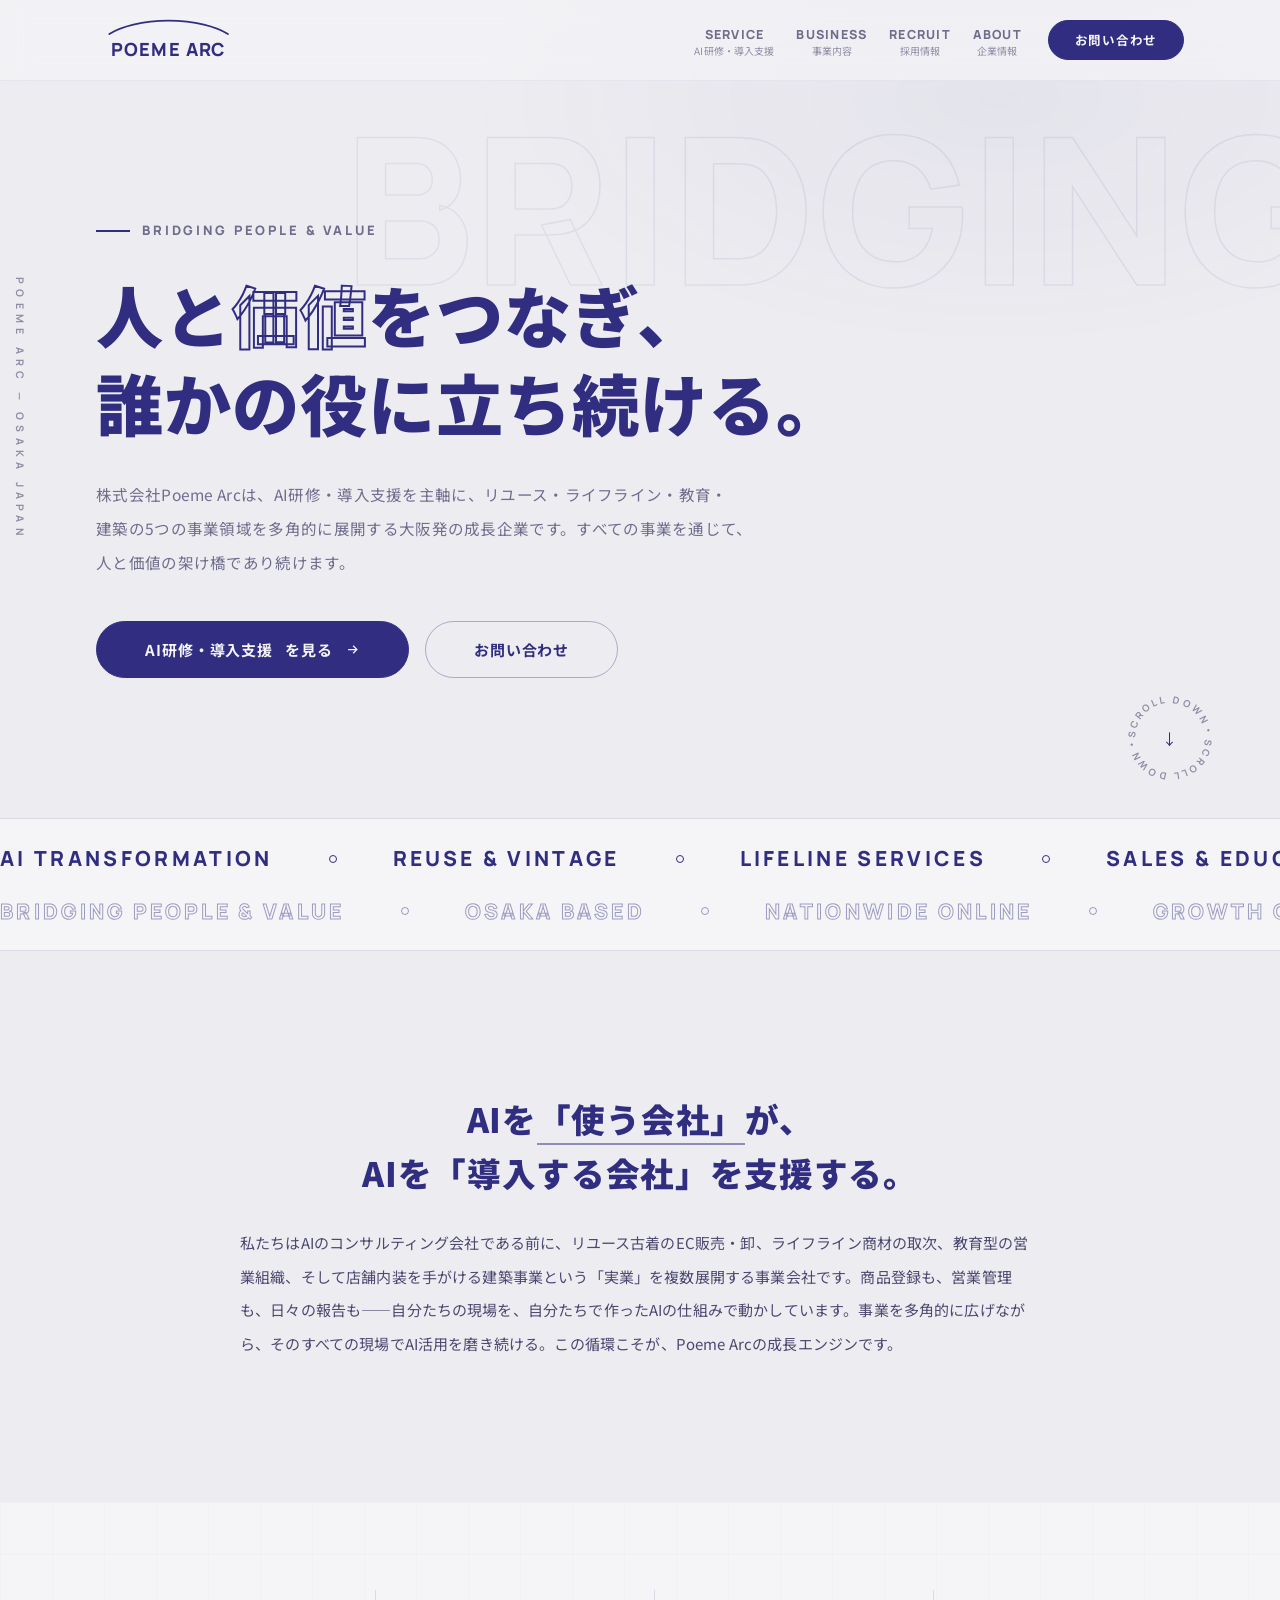
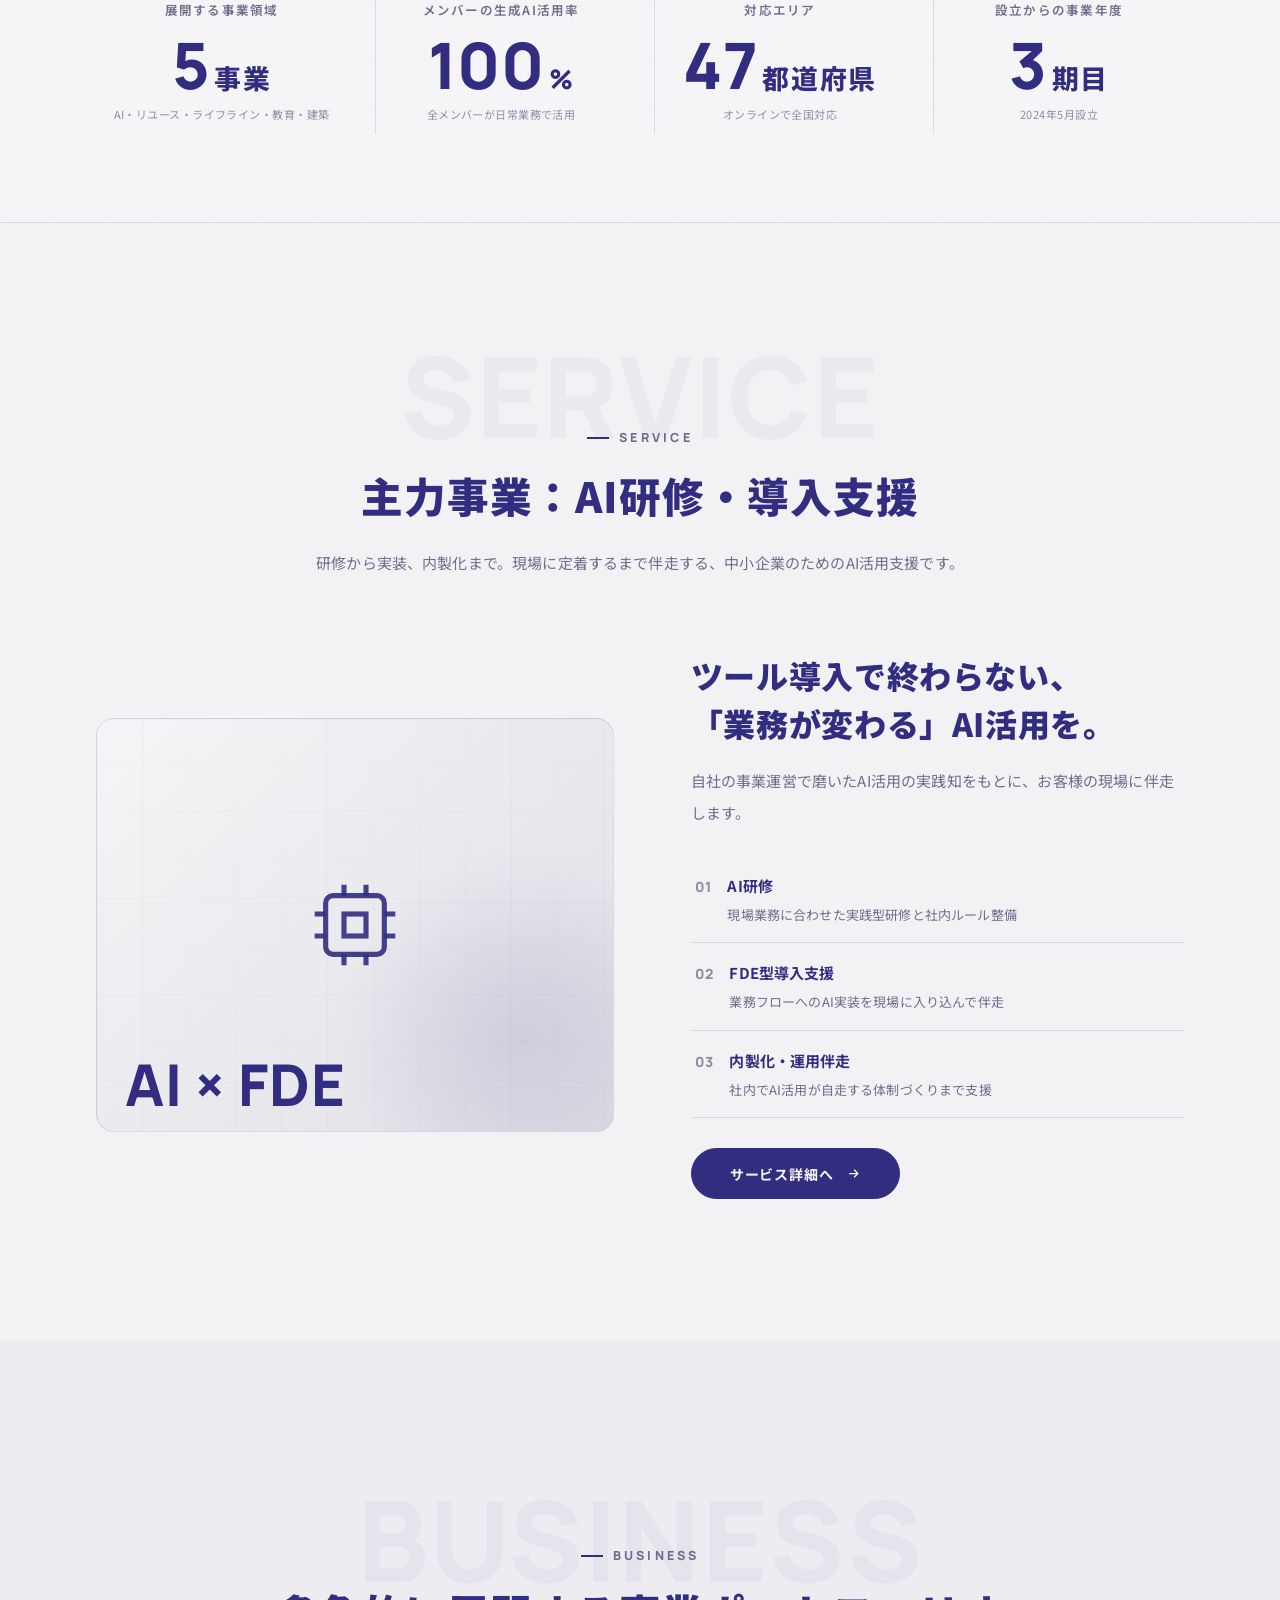
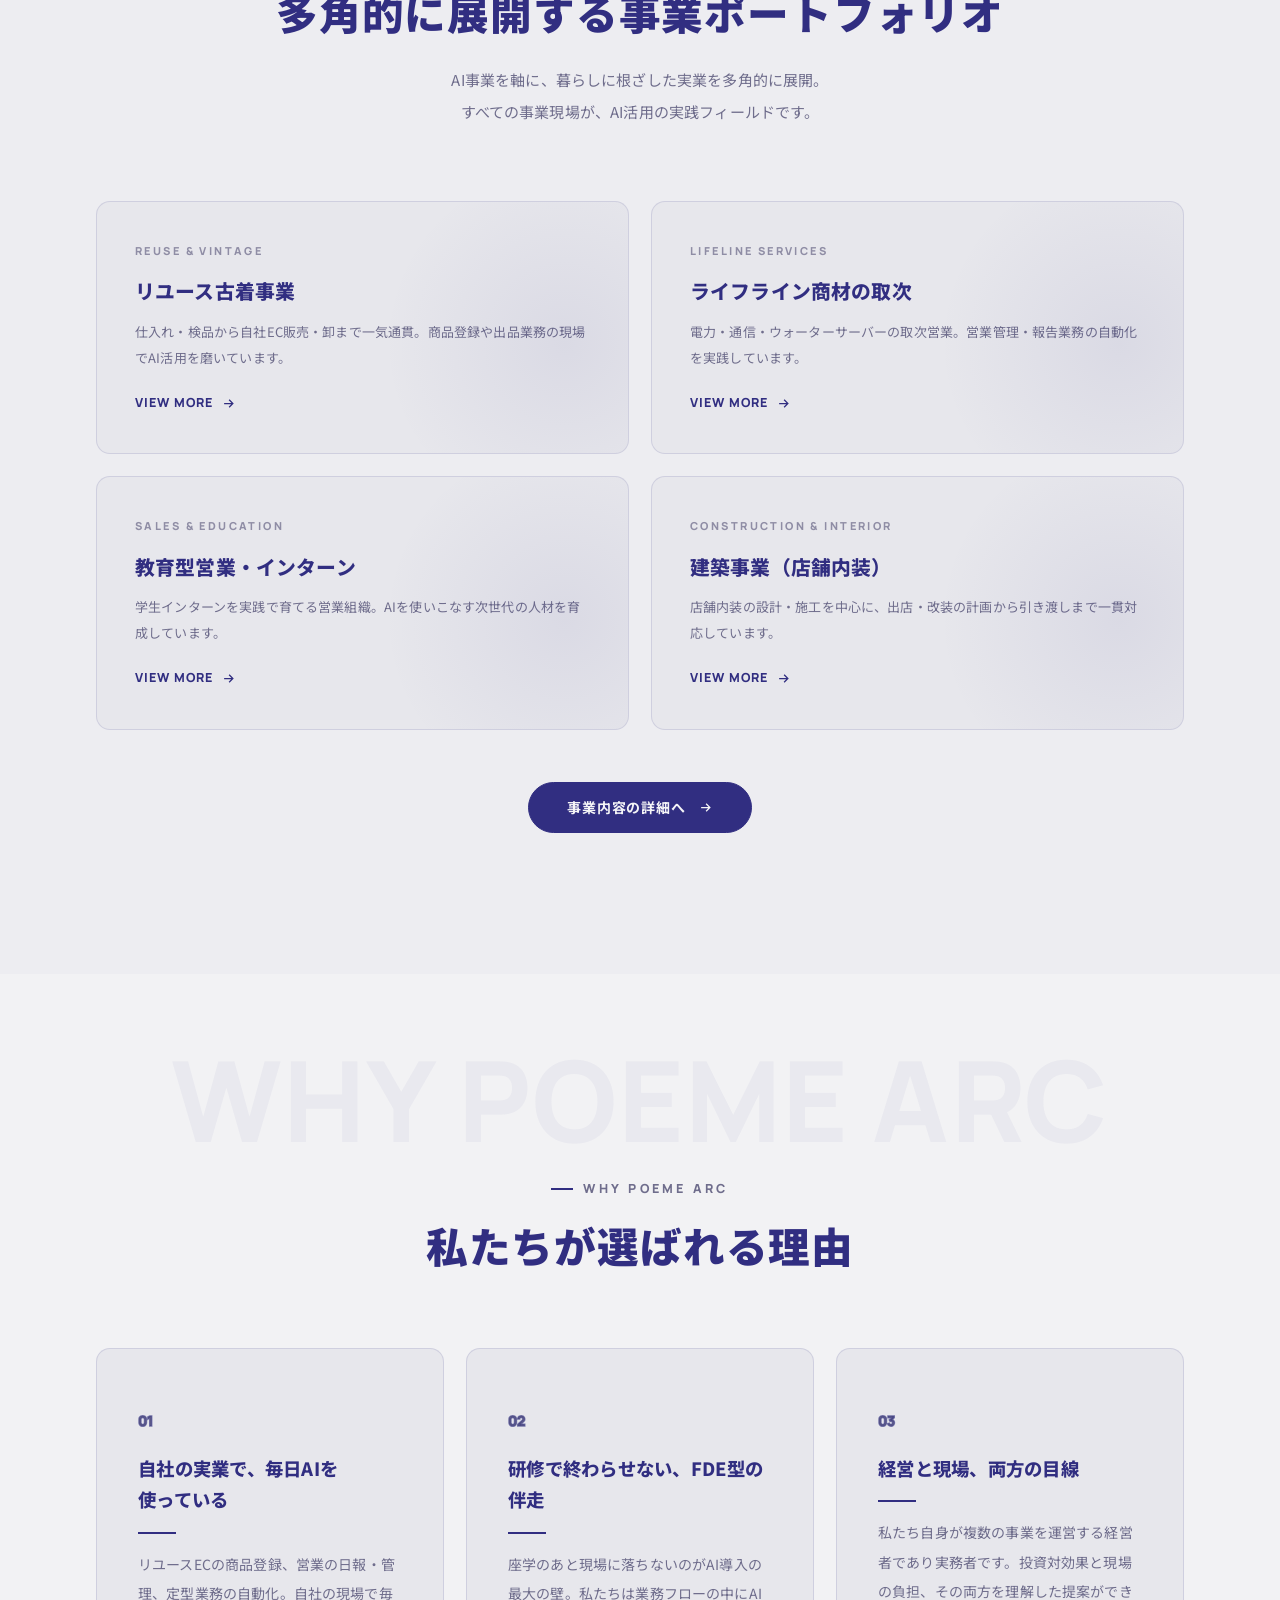
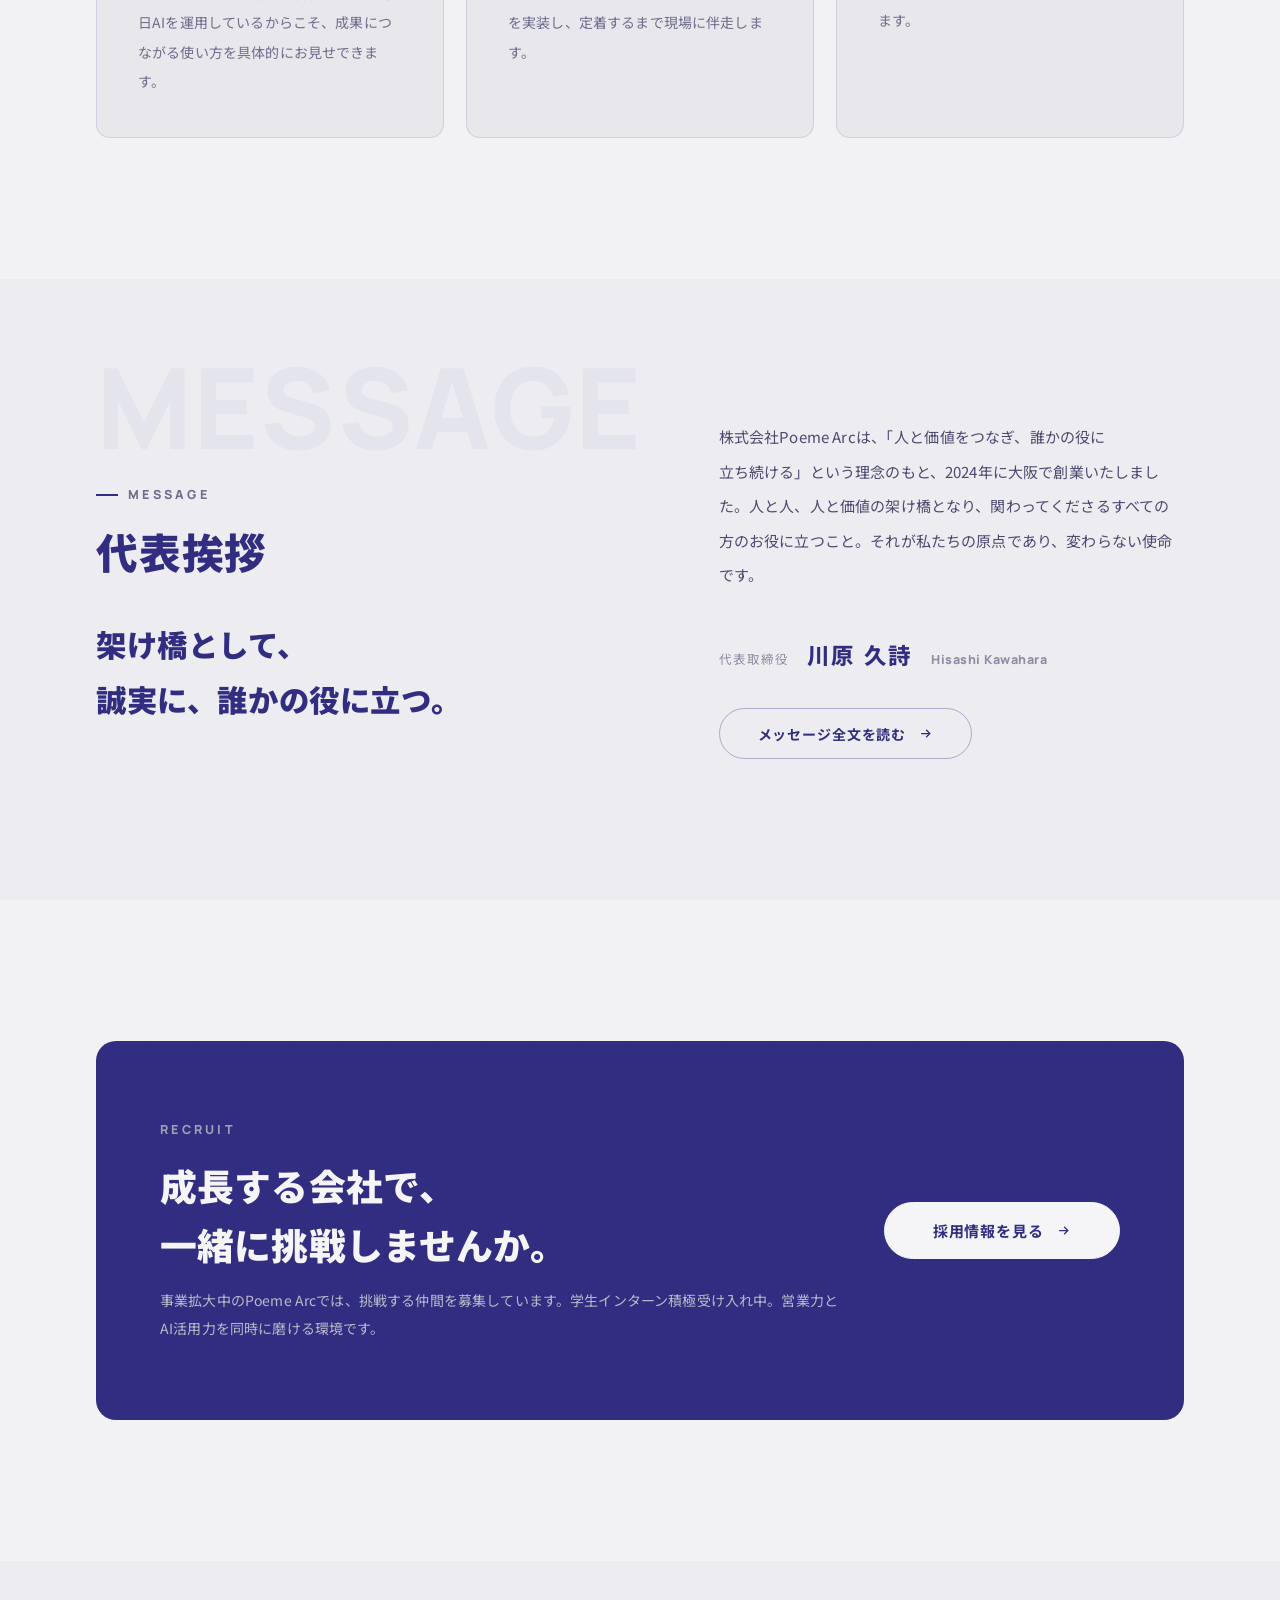
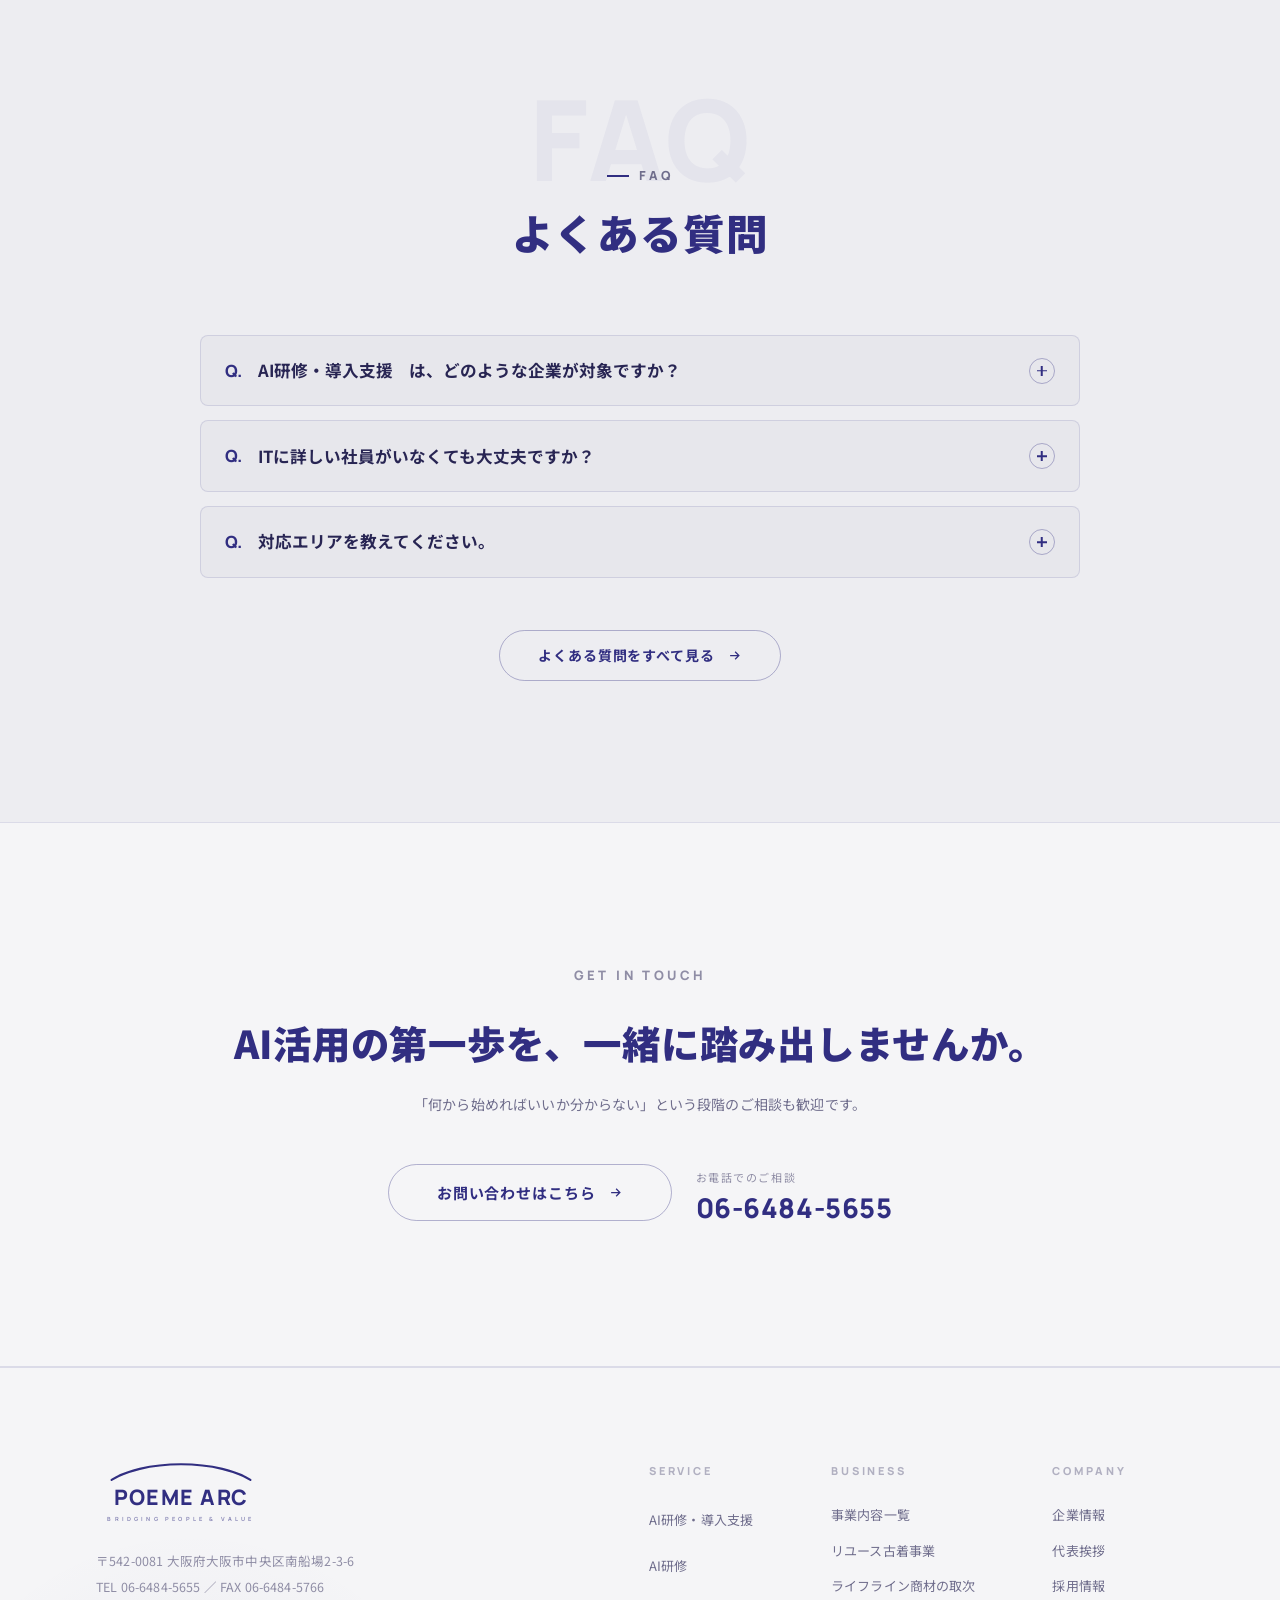
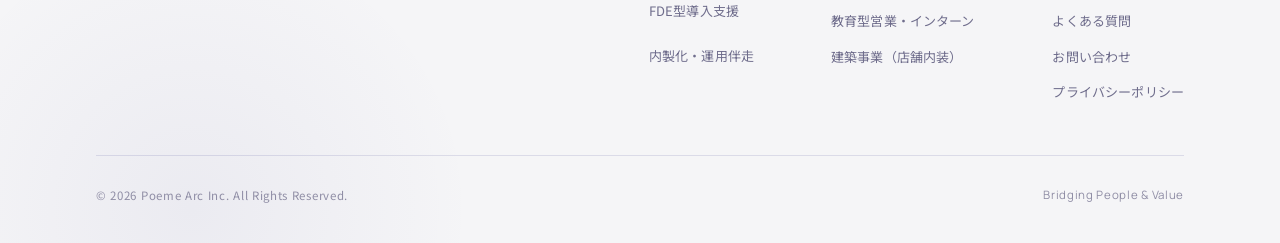
==== commit c69bd701: "feat: 配色を白×ディープインディゴに刷新（レイアウトは従来のまま） - css/style.css: ダークモノクロから明度写像で変換した「純白×#312e81」パレットに置換 - 全12ページ" ====
--- a/index.html
+++ b/index.html
@@ -3,7 +3,7 @@
 <head>
   <meta charset="UTF-8" />
   <meta name="viewport" content="width=device-width, initial-scale=1.0" />
-  <meta name="theme-color" content="#131316" />
+  <meta name="theme-color" content="#ededf1" />
   <link rel="icon" type="image/svg+xml" href="assets/favicon.svg" />
 
   <title>株式会社Poeme Arc｜人と価値をつなぎ、誰かの役に立ち続ける</title>
--- a/css/style.css
+++ b/css/style.css
@@ -1,6 +1,7 @@
 /* =========================================================
-   Poeme Arc — Corporate Site (Monochrome Dark)
-   黒×白のダークモノクロ。骨太タイポ×薄いヘアライン。
+   Poeme Arc — Corporate Site (Crisp White × Deep Indigo)
+   純白地×ディープインディゴ #312e81。骨太タイポ×薄いヘアラインは従来のまま、
+   ダークモノクロから明度写像で変換した配色（design-archive/indigo-light 案03-A）。
    ========================================================= */
 
 /* ---------- Reset ---------- */
@@ -15,19 +16,20 @@
 
 /* ---------- Tokens ---------- */
 :root {
-  --bg: #131316;
-  --bg-soft: #0e0e10;
-  --bg-panel: #1a1a1e;
-  --ink: #f4f4f5;
-  --gray-700: #c9c9ce;
-  --gray-600: #a0a0a8;
-  --gray-500: #7c7c85;
-  --gray-400: #55555e;
-  --line: rgba(255,255,255,.13);
-  --line-strong: rgba(255,255,255,.3);
-  --ghost: rgba(255,255,255,.045);
-  --dark: #0a0a0c;
-  --white: #ffffff;
+  --bg: #ededf1;
+  --bg-soft: #f2f2f4;
+  --bg-panel: #e7e7ec;
+  --ink: #282553;
+  --gray-700: #4c4970;
+  --gray-600: #6f6d8c;
+  --gray-500: #8f8da5;
+  --gray-400: #b1b0c1;
+  --line: rgba(49,46,129,.13);
+  --line-strong: rgba(49,46,129,.3);
+  --ghost: rgba(49,46,129,.045);
+  /* 旧ダークテーマから名称を継承: --white は現在ブランド藍、--dark は明るい帯色 */
+  --dark: #f5f5f7;
+  --white: #312e81;
 
   --container: 1200px;
   --gutter: clamp(20px, 5vw, 56px);
@@ -53,7 +55,7 @@
   overflow-x: hidden;
 }
 body.is-locked { overflow: hidden; }
-::selection { background: #fff; color: #0a0a0c; }
+::selection { background: #312e81; color: #f5f5f7; }
 
 .container { width: 100%; max-width: var(--container); margin-inline: auto; padding-inline: var(--gutter); }
 .section { padding-block: var(--section-y); position: relative; }
@@ -76,7 +78,7 @@
 .field-card h3, .flow h3, .faq__q, .news-list .ttl {
   word-break: auto-phrase;
 }
-.blue { color: #fff; border-bottom: 2px solid rgba(255,255,255,.5); }
+.blue { color: #312e81; border-bottom: 2px solid rgba(49,46,129,.5); }
 
 /* ---------- Section head ---------- */
 .sec-head { position: relative; margin-bottom: clamp(48px, 6vw, 72px); }
@@ -101,7 +103,7 @@
   letter-spacing: .26em; text-transform: uppercase;
   color: var(--gray-600);
 }
-.sec-tag::before { content: ""; width: 22px; height: 2px; background: #fff; }
+.sec-tag::before { content: ""; width: 22px; height: 2px; background: #312e81; }
 .sec-title {
   position: relative;
   font-weight: 900;
@@ -109,7 +111,7 @@
   line-height: 1.45;
   letter-spacing: .02em;
   margin-top: 14px;
-  color: #fff;
+  color: #312e81;
 }
 .sec-lead { position: relative; max-width: 720px; margin-top: 22px; color: var(--gray-600); font-size: 15px; line-height: 2.15; }
 .sec-head--center .sec-lead { margin-inline: auto; }
@@ -118,38 +120,38 @@
 .btn {
   display: inline-flex; align-items: center; justify-content: center; gap: 12px;
   padding: 17px 38px;
-  background: #fff;
-  color: #0a0a0c;
-  border: 1.5px solid #fff;
+  background: #312e81;
+  color: #f5f5f7;
+  border: 1.5px solid #312e81;
   border-radius: 100px;
   font-size: 14px; font-weight: 700; letter-spacing: .06em; line-height: 1;
   transition: transform .4s var(--ease), background .35s var(--ease), color .35s var(--ease), border-color .35s var(--ease), box-shadow .4s var(--ease);
 }
 .btn svg { transition: transform .4s var(--ease); }
-.btn:hover { transform: translateY(-2px); box-shadow: 0 14px 30px rgba(0,0,0,.5); }
+.btn:hover { transform: translateY(-2px); box-shadow: 0 14px 30px rgba(28,26,50,.5); }
 .btn:hover svg { transform: translateX(4px); }
-.btn--ghost, .btn--light, .btn--outline-light { background: transparent; color: #fff; border-color: rgba(255,255,255,.35); }
-.btn--ghost:hover, .btn--light:hover, .btn--outline-light:hover { border-color: #fff; background: rgba(255,255,255,.06); box-shadow: none; }
+.btn--ghost, .btn--light, .btn--outline-light { background: transparent; color: #312e81; border-color: rgba(49,46,129,.35); }
+.btn--ghost:hover, .btn--light:hover, .btn--outline-light:hover { border-color: #312e81; background: rgba(49,46,129,.06); box-shadow: none; }
 .btn--lg { padding: 20px 48px; font-size: 15px; }
 
 /* ---------- Header ---------- */
 .header {
   position: fixed; inset: 0 0 auto 0; z-index: 100;
-  background: rgba(10,10,12,.62);
+  background: rgba(245,245,247,.62);
   backdrop-filter: saturate(150%) blur(14px);
   -webkit-backdrop-filter: saturate(150%) blur(14px);
-  border-bottom: 1px solid rgba(255,255,255,.06);
+  border-bottom: 1px solid rgba(49,46,129,.06);
   transition: background .4s var(--ease), border-color .4s var(--ease);
 }
-.header.is-scrolled { background: rgba(10,10,12,.9); border-bottom-color: var(--line); }
+.header.is-scrolled { background: rgba(245,245,247,.9); border-bottom-color: var(--line); }
 .header__inner { display: flex; align-items: center; justify-content: space-between; height: 80px; }
 
 .brand { display: inline-flex; align-items: center; gap: 11px; }
-.brand__logo { display: block; height: 46px; width: auto; color: #fff; }
+.brand__logo { display: block; height: 46px; width: auto; color: #312e81; }
 .footer .brand__logo--full { height: 68px; }
-.brand__mark { flex: none; width: 36px; height: 36px; display: grid; place-items: center; border-radius: 10px; background: #fff; color: #0a0a0c; }
+.brand__mark { flex: none; width: 36px; height: 36px; display: grid; place-items: center; border-radius: 10px; background: #312e81; color: #f5f5f7; }
 .brand__mark svg { width: 21px; height: 21px; }
-.brand__text { font-family: var(--font-en); font-weight: 800; font-size: 21px; letter-spacing: .01em; line-height: 1.1; color: #fff; }
+.brand__text { font-family: var(--font-en); font-weight: 800; font-size: 21px; letter-spacing: .01em; line-height: 1.1; color: #312e81; }
 .brand__text small { display: block; font-family: var(--font-en); font-size: 8.5px; font-weight: 700; letter-spacing: .24em; color: var(--gray-500); text-transform: uppercase; margin-top: 3px; }
 
 .nav { display: flex; align-items: center; gap: clamp(14px, 2vw, 28px); }
@@ -157,20 +159,20 @@
 .nav__link { display: block; text-align: center; line-height: 1.25; padding: 4px 0; position: relative; }
 .nav__link .en { font-family: var(--font-en); font-size: 12.5px; font-weight: 800; letter-spacing: .1em; color: var(--gray-600); transition: color .3s var(--ease); }
 .nav__link .jp { display: block; font-size: 10px; color: var(--gray-500); margin-top: 2px; }
-.nav__link::after { content: ""; position: absolute; left: 50%; transform: translateX(-50%); bottom: -4px; width: 0; height: 2px; background: #fff; transition: width .35s var(--ease); }
+.nav__link::after { content: ""; position: absolute; left: 50%; transform: translateX(-50%); bottom: -4px; width: 0; height: 2px; background: #312e81; transition: width .35s var(--ease); }
 .nav__link:hover::after, .nav__link.is-active::after { width: 22px; }
-.nav__link:hover .en, .nav__link.is-active .en { color: #fff; }
+.nav__link:hover .en, .nav__link.is-active .en { color: #312e81; }
 .nav__cta { padding: 13px 26px; font-size: 12.5px; }
 
 .nav-toggle { display: none; width: 44px; height: 44px; position: relative; z-index: 120; }
-.nav-toggle span { position: absolute; left: 10px; right: 10px; height: 2px; background: #fff; transition: transform .45s var(--ease); }
+.nav-toggle span { position: absolute; left: 10px; right: 10px; height: 2px; background: #312e81; transition: transform .45s var(--ease); }
 .nav-toggle span:nth-child(1) { top: 17px; }
 .nav-toggle span:nth-child(2) { bottom: 17px; }
 body.menu-open .nav-toggle span:nth-child(1) { transform: translateY(4.5px) rotate(45deg); }
 body.menu-open .nav-toggle span:nth-child(2) { transform: translateY(-4.5px) rotate(-45deg); }
 
 .mobile-menu {
-  position: fixed; inset: 0; z-index: 110; background: #0a0a0c;
+  position: fixed; inset: 0; z-index: 110; background: #f5f5f7;
   padding: 108px var(--gutter) 40px;
   display: flex; flex-direction: column;
   opacity: 0; visibility: hidden; transform: translateY(-8px);
@@ -178,7 +180,7 @@
   overflow-y: auto;
 }
 body.menu-open .mobile-menu { opacity: 1; visibility: visible; transform: none; }
-.mobile-menu a.m-link { display: flex; align-items: baseline; gap: 16px; padding: 15px 0; border-bottom: 1px solid var(--line); font-size: 16.5px; font-weight: 700; color: #fff; }
+.mobile-menu a.m-link { display: flex; align-items: baseline; gap: 16px; padding: 15px 0; border-bottom: 1px solid var(--line); font-size: 16.5px; font-weight: 700; color: #312e81; }
 .mobile-menu a.m-link .en { font-family: var(--font-en); font-size: 11.5px; font-weight: 800; color: var(--gray-500); letter-spacing: .1em; }
 .mobile-menu .m-foot { margin-top: auto; display: grid; gap: 12px; padding-top: 28px; }
 
@@ -189,7 +191,7 @@
   padding-bottom: clamp(90px, 11vw, 140px);
   overflow: hidden;
   background:
-    radial-gradient(ellipse 70% 55% at 78% 12%, rgba(255,255,255,.05) 0%, rgba(255,255,255,0) 60%),
+    radial-gradient(ellipse 70% 55% at 78% 12%, rgba(49,46,129,.05) 0%, rgba(49,46,129,0) 60%),
     var(--bg);
 }
 .hero__deco {
@@ -197,7 +199,7 @@
   font-family: var(--font-en); font-weight: 800;
   font-size: clamp(6rem, 16vw, 13rem); line-height: .95;
   color: transparent;
-  -webkit-text-stroke: 1.5px rgba(255,255,255,.08);
+  -webkit-text-stroke: 1.5px rgba(49,46,129,.08);
   text-transform: uppercase;
   pointer-events: none; user-select: none;
 }
@@ -214,18 +216,18 @@
   font-family: var(--font-en); font-size: 13px; font-weight: 800;
   letter-spacing: .22em; text-transform: uppercase; color: var(--gray-600);
 }
-.hero__eyebrow::before { content: ""; width: 34px; height: 2px; background: #fff; }
+.hero__eyebrow::before { content: ""; width: 34px; height: 2px; background: #312e81; }
 .hero__title {
   font-weight: 900;
   line-height: 1.32;
   letter-spacing: .015em;
   font-size: clamp(2.2rem, 5.8vw, 4.2rem);
   margin-top: 26px;
-  color: #fff;
+  color: #312e81;
 }
 .hero__title .stroke {
   color: transparent;
-  -webkit-text-stroke: 2px #fff;
+  -webkit-text-stroke: 2px #312e81;
 }
 .hero__sub {
   max-width: 680px; margin-top: 30px;
@@ -243,7 +245,7 @@
 }
 .scroll-badge svg { position: absolute; inset: 0; animation: spin 16s linear infinite; }
 .scroll-badge svg text { font-family: var(--font-en); font-size: 10.5px; font-weight: 700; letter-spacing: .28em; fill: var(--gray-500); text-transform: uppercase; }
-.scroll-badge .dot { font-size: 15px; color: #fff; }
+.scroll-badge .dot { font-size: 15px; color: #312e81; }
 @keyframes spin { to { transform: rotate(360deg); } }
 
 /* ---------- Marquee ---------- */
@@ -254,19 +256,19 @@
   display: inline-flex; align-items: center;
   font-family: var(--font-en); font-weight: 800;
   font-size: clamp(1rem, 1.9vw, 1.3rem); letter-spacing: .16em; text-transform: uppercase;
-  color: #fff; white-space: nowrap;
+  color: #312e81; white-space: nowrap;
   padding-right: 56px;
 }
-.marquee__seq span::after { content: ""; width: 8px; height: 8px; border-radius: 50%; border: 1.5px solid #fff; margin-left: 56px; }
+.marquee__seq span::after { content: ""; width: 8px; height: 8px; border-radius: 50%; border: 1.5px solid #312e81; margin-left: 56px; }
 @keyframes marquee { to { transform: translateX(-50%); } }
 
 /* ---------- Stats ---------- */
-.stats-band { background: var(--dark); border-bottom: 1px solid var(--line); color: #fff; padding-block: clamp(56px, 7vw, 88px); position: relative; overflow: hidden; }
+.stats-band { background: var(--dark); border-bottom: 1px solid var(--line); color: #312e81; padding-block: clamp(56px, 7vw, 88px); position: relative; overflow: hidden; }
 .stats-band::before {
   content: ""; position: absolute; inset: 0; opacity: .5;
   background-image:
-    linear-gradient(rgba(255,255,255,.04) 1px, transparent 1px),
-    linear-gradient(90deg, rgba(255,255,255,.04) 1px, transparent 1px);
+    linear-gradient(rgba(49,46,129,.04) 1px, transparent 1px),
+    linear-gradient(90deg, rgba(49,46,129,.04) 1px, transparent 1px);
   background-size: 52px 52px;
   pointer-events: none;
 }
@@ -274,7 +276,7 @@
 .stat { text-align: center; padding: 8px 12px; }
 .stat + .stat { border-left: 1px solid var(--line); }
 .stat__label { display: block; font-size: 12.5px; font-weight: 600; letter-spacing: .1em; color: var(--gray-600); }
-.stat__value { display: block; margin-top: 8px; font-family: var(--font-en); font-weight: 800; font-size: clamp(2.6rem, 5vw, 4rem); line-height: 1.1; letter-spacing: .01em; color: #fff; }
+.stat__value { display: block; margin-top: 8px; font-family: var(--font-en); font-weight: 800; font-size: clamp(2.6rem, 5vw, 4rem); line-height: 1.1; letter-spacing: .01em; color: #312e81; }
 .stat__value small { font-size: .42em; font-weight: 800; margin-left: 4px; letter-spacing: .06em; }
 .stat__note { display: block; margin-top: 4px; font-size: 11px; color: var(--gray-500); letter-spacing: .04em; }
 
@@ -283,12 +285,12 @@
 .news-list li { border-bottom: 1px solid var(--line); }
 .news-list li:first-child { border-top: 1px solid var(--line); }
 .news-list a, .news-list .row { display: grid; grid-template-columns: 110px 130px 1fr auto; gap: clamp(14px, 2.4vw, 32px); align-items: center; padding: 24px 8px; transition: background .3s var(--ease); }
-.news-list a:hover { background: rgba(255,255,255,.04); }
+.news-list a:hover { background: rgba(49,46,129,.04); }
 .news-list .date { font-family: var(--font-en); font-size: 14px; font-weight: 700; color: var(--gray-500); letter-spacing: .04em; }
-.news-list .tag { display: inline-grid; place-items: center; font-family: var(--font-en); font-size: 10.5px; font-weight: 800; letter-spacing: .12em; text-transform: uppercase; color: #fff; border: 1px solid rgba(255,255,255,.4); border-radius: 100px; padding: 5px 0; text-align: center; }
+.news-list .tag { display: inline-grid; place-items: center; font-family: var(--font-en); font-size: 10.5px; font-weight: 800; letter-spacing: .12em; text-transform: uppercase; color: #312e81; border: 1px solid rgba(49,46,129,.4); border-radius: 100px; padding: 5px 0; text-align: center; }
 .news-list .ttl { font-size: 15px; font-weight: 600; line-height: 1.8; color: var(--ink); }
 .news-list .arw { color: var(--gray-500); }
-.news-list a:hover .arw { color: #fff; }
+.news-list a:hover .arw { color: #312e81; }
 
 /* ---------- Feature ---------- */
 .feature { display: grid; grid-template-columns: 1.05fr 1fr; gap: clamp(40px, 6vw, 90px); align-items: center; }
@@ -297,21 +299,21 @@
   aspect-ratio: 5 / 4;
   border-radius: 18px;
   overflow: hidden;
-  background: linear-gradient(135deg, #0a0a0c 0%, #232327 100%);
+  background: linear-gradient(135deg, #f5f5f7 0%, #dfdfe6 100%);
   border: 1px solid var(--line);
-  color: #fff;
+  color: #312e81;
 }
 .feature__panel::before {
   content: ""; position: absolute; inset: 0; opacity: .5;
   background-image:
-    linear-gradient(rgba(255,255,255,.05) 1px, transparent 1px),
-    linear-gradient(90deg, rgba(255,255,255,.05) 1px, transparent 1px);
+    linear-gradient(rgba(49,46,129,.05) 1px, transparent 1px),
+    linear-gradient(90deg, rgba(49,46,129,.05) 1px, transparent 1px);
   background-size: 46px 46px;
 }
 .feature__panel::after {
   content: ""; position: absolute; right: -25%; bottom: -30%;
   width: 85%; aspect-ratio: 1; border-radius: 50%;
-  background: radial-gradient(circle, rgba(255,255,255,.12) 0%, rgba(255,255,255,0) 60%);
+  background: radial-gradient(circle, rgba(49,46,129,.12) 0%, rgba(49,46,129,0) 60%);
 }
 .feature__panel .big {
   position: absolute; left: 28px; bottom: 18px;
@@ -319,13 +321,13 @@
   font-size: clamp(2.4rem, 4.5vw, 3.8rem); line-height: 1; letter-spacing: .01em;
 }
 .feature__panel .icon { position: absolute; inset: 0; display: grid; place-items: center; }
-.feature__panel .icon svg { width: clamp(60px, 8vw, 88px); height: auto; color: rgba(255,255,255,.9); }
-.feature__body h3 { font-size: clamp(1.5rem, 2.8vw, 2rem); font-weight: 900; line-height: 1.5; letter-spacing: .02em; color: #fff; }
+.feature__panel .icon svg { width: clamp(60px, 8vw, 88px); height: auto; color: rgba(49,46,129,.9); }
+.feature__body h3 { font-size: clamp(1.5rem, 2.8vw, 2rem); font-weight: 900; line-height: 1.5; letter-spacing: .02em; color: #312e81; }
 .feature__body > p { margin-top: 18px; color: var(--gray-600); font-size: 15px; line-height: 2.15; }
 .feature__menu { margin-top: 26px; }
 .feature__menu li { display: flex; gap: 16px; align-items: baseline; padding: 15px 4px; border-bottom: 1px solid var(--line); }
 .feature__menu .no { flex: none; font-family: var(--font-en); font-weight: 800; font-size: 14px; color: var(--gray-500); letter-spacing: .06em; }
-.feature__menu .t { font-weight: 700; font-size: 15px; color: #fff; }
+.feature__menu .t { font-weight: 700; font-size: 15px; color: #312e81; }
 .feature__menu .d { display: block; font-weight: 400; font-size: 13px; color: var(--gray-600); margin-top: 2px; }
 
 /* ---------- Cards ---------- */
@@ -339,14 +341,14 @@
   overflow: hidden;
   transition: transform .45s var(--ease), border-color .45s var(--ease), background .45s var(--ease);
 }
-.card:hover { transform: translateY(-6px); border-color: rgba(255,255,255,.5); }
+.card:hover { transform: translateY(-6px); border-color: rgba(49,46,129,.5); }
 .card__no { font-family: var(--font-en); font-size: 14px; font-weight: 800; letter-spacing: .1em; color: var(--gray-500); }
-.card__icon { margin: 18px 0 2px; width: 52px; height: 52px; display: grid; place-items: center; border-radius: 12px; background: #fff; color: #0a0a0c; }
+.card__icon { margin: 18px 0 2px; width: 52px; height: 52px; display: grid; place-items: center; border-radius: 12px; background: #312e81; color: #f5f5f7; }
 .card__icon svg { width: 25px; height: 25px; }
-.card h3 { font-size: 1.18rem; font-weight: 800; margin-top: 18px; line-height: 1.6; letter-spacing: .015em; color: #fff; }
+.card h3 { font-size: 1.18rem; font-weight: 800; margin-top: 18px; line-height: 1.6; letter-spacing: .015em; color: #312e81; }
 .card h3 span { display: inline-block; }
 .card p { color: var(--gray-600); font-size: 13.5px; line-height: 2; margin-top: 12px; }
-.card .card__link { margin-top: auto; padding-top: 20px; font-family: var(--font-en); font-size: 12.5px; font-weight: 800; letter-spacing: .08em; color: #fff; display: inline-flex; align-items: center; gap: 8px; }
+.card .card__link { margin-top: auto; padding-top: 20px; font-family: var(--font-en); font-size: 12.5px; font-weight: 800; letter-spacing: .08em; color: #312e81; display: inline-flex; align-items: center; gap: 8px; }
 
 /* ---------- Business rows ---------- */
 .biz-list { display: grid; }
@@ -367,33 +369,33 @@
   aspect-ratio: 4 / 3;
   border-radius: 16px;
   overflow: hidden;
-  background: linear-gradient(135deg, #0d0d0f 0%, #26262b 100%);
+  background: linear-gradient(135deg, #f3f2f5 0%, #dcdbe3 100%);
   border: 1px solid var(--line);
 }
-.biz__visual--v2 { background: linear-gradient(135deg, #111114 0%, #2f2f35 100%); }
-.biz__visual--v3 { background: linear-gradient(135deg, #0a0a0c 0%, #38383f 100%); }
-.biz__visual--v4 { background: linear-gradient(135deg, #141417 0%, #414149 100%); }
+.biz__visual--v2 { background: linear-gradient(135deg, #efeff2 0%, #d4d3dc 100%); }
+.biz__visual--v3 { background: linear-gradient(135deg, #f5f5f7 0%, #cccbd6 100%); }
+.biz__visual--v4 { background: linear-gradient(135deg, #ececf0 0%, #c3c2cf 100%); }
 .biz__visual::before {
   content: ""; position: absolute; inset: 0; opacity: .5;
   background-image:
-    linear-gradient(rgba(255,255,255,.05) 1px, transparent 1px),
-    linear-gradient(90deg, rgba(255,255,255,.05) 1px, transparent 1px);
+    linear-gradient(rgba(49,46,129,.05) 1px, transparent 1px),
+    linear-gradient(90deg, rgba(49,46,129,.05) 1px, transparent 1px);
   background-size: 44px 44px;
 }
 .biz__visual::after {
   content: ""; position: absolute; right: -22%; bottom: -32%;
   width: 80%; aspect-ratio: 1; border-radius: 50%;
-  background: radial-gradient(circle, rgba(255,255,255,.1) 0%, rgba(255,255,255,0) 60%);
+  background: radial-gradient(circle, rgba(49,46,129,.1) 0%, rgba(49,46,129,0) 60%);
 }
 .biz__visual .num {
   position: absolute; right: 26px; top: 10px;
   font-family: var(--font-en);
   font-size: clamp(5.5rem, 9vw, 8rem);
   font-weight: 800; line-height: 1;
-  color: rgba(255,255,255,.08);
+  color: rgba(49,46,129,.08);
 }
 .biz__visual .icon { position: absolute; inset: 0; display: grid; place-items: center; }
-.biz__visual .icon svg { width: clamp(54px, 7vw, 74px); height: auto; color: rgba(255,255,255,.9); }
+.biz__visual .icon svg { width: clamp(54px, 7vw, 74px); height: auto; color: rgba(49,46,129,.9); }
 .biz__visual .tag {
   position: absolute; left: 26px; bottom: 20px;
   font-family: var(--font-en); font-size: 11px; font-weight: 800;
@@ -401,9 +403,9 @@
 }
 
 .biz__no { font-family: var(--font-en); font-size: 14px; font-weight: 800; color: var(--gray-500); letter-spacing: .12em; }
-.biz__no::after { content: ""; display: inline-block; width: 44px; height: 2px; background: rgba(255,255,255,.4); margin-left: 14px; vertical-align: middle; }
-.biz__title { font-size: clamp(1.45rem, 2.6vw, 1.9rem); font-weight: 900; letter-spacing: .02em; line-height: 1.55; margin-top: 16px; color: #fff; }
-.biz__catch { font-size: clamp(1rem, 1.6vw, 1.14rem); font-weight: 800; color: #fff; letter-spacing: .02em; margin-top: 16px; border-left: 3px solid #fff; padding-left: 14px; }
+.biz__no::after { content: ""; display: inline-block; width: 44px; height: 2px; background: rgba(49,46,129,.4); margin-left: 14px; vertical-align: middle; }
+.biz__title { font-size: clamp(1.45rem, 2.6vw, 1.9rem); font-weight: 900; letter-spacing: .02em; line-height: 1.55; margin-top: 16px; color: #312e81; }
+.biz__catch { font-size: clamp(1rem, 1.6vw, 1.14rem); font-weight: 800; color: #312e81; letter-spacing: .02em; margin-top: 16px; border-left: 3px solid #312e81; padding-left: 14px; }
 .biz__text { color: var(--gray-600); font-size: 14.5px; line-height: 2.15; margin-top: 14px; }
 .biz__points { margin-top: 24px; }
 .biz__points li {
@@ -412,7 +414,7 @@
   border-bottom: 1px solid var(--line);
   font-size: 14px; font-weight: 600; color: var(--ink);
 }
-.biz__points li::before { content: ""; flex: none; width: 7px; height: 7px; border: 1.5px solid #fff; transform: rotate(45deg) translateY(-1px); }
+.biz__points li::before { content: ""; flex: none; width: 7px; height: 7px; border: 1.5px solid #312e81; transform: rotate(45deg) translateY(-1px); }
 
 /* ---------- Strength ---------- */
 .strengths { display: grid; grid-template-columns: repeat(3, 1fr); gap: 22px; }
@@ -421,10 +423,10 @@
   background: var(--bg-panel); border: 1px solid var(--line); border-radius: var(--radius);
   transition: border-color .4s var(--ease);
 }
-.strength:hover { border-color: rgba(255,255,255,.4); }
-.strength__no { font-family: var(--font-en); font-size: clamp(2.2rem, 3.6vw, 3rem); font-weight: 800; line-height: 1; color: transparent; -webkit-text-stroke: 1.5px rgba(255,255,255,.6); }
-.strength h3 { font-size: 1.15rem; font-weight: 800; line-height: 1.7; letter-spacing: .015em; margin-top: 18px; color: #fff; }
-.strength h3::after { content: ""; display: block; width: 38px; height: 2px; background: #fff; margin-top: 16px; }
+.strength:hover { border-color: rgba(49,46,129,.4); }
+.strength__no { font-family: var(--font-en); font-size: clamp(2.2rem, 3.6vw, 3rem); font-weight: 800; line-height: 1; color: transparent; -webkit-text-stroke: 1.5px rgba(49,46,129,.6); }
+.strength h3 { font-size: 1.15rem; font-weight: 800; line-height: 1.7; letter-spacing: .015em; margin-top: 18px; color: #312e81; }
+.strength h3::after { content: ""; display: block; width: 38px; height: 2px; background: #312e81; margin-top: 16px; }
 .strength p { margin-top: 16px; color: var(--gray-600); font-size: 14px; line-height: 2.1; }
 
 /* ---------- Field cards ---------- */
@@ -436,7 +438,7 @@
   padding: clamp(28px, 3vw, 38px);
   border-radius: var(--radius);
   overflow: hidden;
-  color: #fff;
+  color: #312e81;
   background: var(--bg-panel);
   border: 1px solid var(--line);
   transition: transform .45s var(--ease), border-color .45s var(--ease);
@@ -444,20 +446,20 @@
 .field-card::after {
   content: ""; position: absolute; right: -28%; top: -28%;
   width: 80%; aspect-ratio: 1; border-radius: 50%;
-  background: radial-gradient(circle, rgba(255,255,255,.07) 0%, rgba(255,255,255,0) 60%);
+  background: radial-gradient(circle, rgba(49,46,129,.07) 0%, rgba(49,46,129,0) 60%);
   pointer-events: none;
 }
-.field-card:hover { transform: translateY(-6px); border-color: rgba(255,255,255,.5); }
+.field-card:hover { transform: translateY(-6px); border-color: rgba(49,46,129,.5); }
 .field-card__en { font-family: var(--font-en); font-size: 11px; font-weight: 800; letter-spacing: .22em; text-transform: uppercase; color: var(--gray-500); }
-.field-card h3 { font-size: 1.24rem; font-weight: 800; line-height: 1.6; margin-top: 14px; color: #fff; }
+.field-card h3 { font-size: 1.24rem; font-weight: 800; line-height: 1.6; margin-top: 14px; color: #312e81; }
 .field-card p { margin-top: 12px; font-size: 13px; line-height: 2; color: var(--gray-600); }
-.field-card .card__link { margin-top: auto; padding-top: 20px; font-family: var(--font-en); font-size: 12.5px; font-weight: 800; letter-spacing: .08em; color: #fff; display: inline-flex; align-items: center; gap: 8px; }
+.field-card .card__link { margin-top: auto; padding-top: 20px; font-family: var(--font-en); font-size: 12.5px; font-weight: 800; letter-spacing: .08em; color: #312e81; display: inline-flex; align-items: center; gap: 8px; }
 
 /* ---------- Recruit band（白反転） ---------- */
 .recruit-band {
   position: relative;
-  background: #fff;
-  color: #0a0a0c;
+  background: #312e81;
+  color: #f5f5f7;
   border-radius: 20px;
   padding: clamp(48px, 6vw, 84px) clamp(28px, 5vw, 80px);
   overflow: hidden;
@@ -466,16 +468,16 @@
 .recruit-band::before {
   content: ""; position: absolute; inset: 0; opacity: .5;
   background-image:
-    linear-gradient(rgba(0,0,0,.04) 1px, transparent 1px),
-    linear-gradient(90deg, rgba(0,0,0,.04) 1px, transparent 1px);
+    linear-gradient(rgba(28,26,50,.04) 1px, transparent 1px),
+    linear-gradient(90deg, rgba(28,26,50,.04) 1px, transparent 1px);
   background-size: 48px 48px;
 }
-.recruit-band__en { position: relative; font-family: var(--font-en); font-size: 12.5px; font-weight: 800; letter-spacing: .26em; text-transform: uppercase; color: #6b6b72; }
-.recruit-band__title { position: relative; font-weight: 900; font-size: clamp(1.5rem, 3vw, 2.3rem); line-height: 1.6; margin-top: 14px; color: #0a0a0c; }
-.recruit-band__text { position: relative; margin-top: 12px; font-size: 14px; color: #4c4c53; line-height: 2.05; }
+.recruit-band__en { position: relative; font-family: var(--font-en); font-size: 12.5px; font-weight: 800; letter-spacing: .26em; text-transform: uppercase; color: #9f9eb2; }
+.recruit-band__title { position: relative; font-weight: 900; font-size: clamp(1.5rem, 3vw, 2.3rem); line-height: 1.6; margin-top: 14px; color: #f5f5f7; }
+.recruit-band__text { position: relative; margin-top: 12px; font-size: 14px; color: #bab9c8; line-height: 2.05; }
 .recruit-band__action { position: relative; }
-.recruit-band .btn--light { background: #0a0a0c; color: #fff; border-color: #0a0a0c; }
-.recruit-band .btn--light:hover { background: #26262b; border-color: #26262b; }
+.recruit-band .btn--light { background: #f5f5f7; color: #312e81; border-color: #f5f5f7; }
+.recruit-band .btn--light:hover { background: #dcdbe3; border-color: #dcdbe3; }
 
 /* ---------- Page hero ---------- */
 .page-hero {
@@ -483,7 +485,7 @@
   padding-top: clamp(140px, 16vw, 180px);
   padding-bottom: clamp(44px, 6vw, 72px);
   background:
-    radial-gradient(ellipse 60% 70% at 80% 0%, rgba(255,255,255,.05) 0%, rgba(255,255,255,0) 60%),
+    radial-gradient(ellipse 60% 70% at 80% 0%, rgba(49,46,129,.05) 0%, rgba(49,46,129,0) 60%),
     var(--bg);
   overflow: hidden;
   border-bottom: 1px solid var(--line);
@@ -492,31 +494,31 @@
   position: absolute; right: clamp(-60px, -3vw, -14px); bottom: 8px;
   font-family: var(--font-en); font-weight: 800;
   font-size: clamp(4rem, 11vw, 8.5rem); line-height: 1;
-  color: transparent; -webkit-text-stroke: 1.5px rgba(255,255,255,.08);
+  color: transparent; -webkit-text-stroke: 1.5px rgba(49,46,129,.08);
   text-transform: uppercase;
   pointer-events: none; user-select: none;
 }
 .page-hero .container { position: relative; z-index: 1; }
 .page-hero__en { font-family: var(--font-en); font-size: 13px; font-weight: 800; letter-spacing: .24em; text-transform: uppercase; color: var(--gray-600); display: inline-flex; align-items: center; gap: 10px; }
-.page-hero__en::before { content: ""; width: 22px; height: 2px; background: #fff; }
-.page-hero__title { font-weight: 900; font-size: clamp(1.8rem, 4vw, 2.7rem); letter-spacing: .02em; line-height: 1.45; margin-top: 16px; color: #fff; }
+.page-hero__en::before { content: ""; width: 22px; height: 2px; background: #312e81; }
+.page-hero__title { font-weight: 900; font-size: clamp(1.8rem, 4vw, 2.7rem); letter-spacing: .02em; line-height: 1.45; margin-top: 16px; color: #312e81; }
 .page-hero__lead { max-width: 760px; margin-top: 18px; color: var(--gray-600); font-size: 14.5px; line-height: 2.15; }
 
 .breadcrumb { display: flex; flex-wrap: wrap; gap: 8px; font-size: 11.5px; color: var(--gray-500); letter-spacing: .04em; margin-bottom: clamp(18px, 3vw, 28px); }
-.breadcrumb a:hover { color: #fff; }
+.breadcrumb a:hover { color: #312e81; }
 .breadcrumb .sep { color: var(--gray-400); }
 
 /* ---------- Intro ---------- */
 .intro { text-align: center; max-width: 800px; margin-inline: auto; }
-.intro h2 { font-weight: 900; font-size: clamp(1.5rem, 3vw, 2.1rem); line-height: 1.6; letter-spacing: .02em; color: #fff; }
+.intro h2 { font-weight: 900; font-size: clamp(1.5rem, 3vw, 2.1rem); line-height: 1.6; letter-spacing: .02em; color: #312e81; }
 .intro p { margin-top: 26px; color: var(--gray-700); line-height: 2.25; font-size: 15px; text-align: left; }
 
 /* ---------- Quote ---------- */
 .quote {
   max-width: 860px; margin-inline: auto; text-align: center;
-  font-weight: 900; font-size: clamp(1.3rem, 2.8vw, 2rem); line-height: 1.8; letter-spacing: .04em; color: #fff;
-}
-.quote::before, .quote::after { content: ""; display: block; width: 44px; height: 2px; background: #fff; margin: 26px auto; }
+  font-weight: 900; font-size: clamp(1.3rem, 2.8vw, 2rem); line-height: 1.8; letter-spacing: .04em; color: #312e81;
+}
+.quote::before, .quote::after { content: ""; display: block; width: 44px; height: 2px; background: #312e81; margin: 26px auto; }
 
 /* ---------- Flow ---------- */
 .flow { max-width: 840px; margin-inline: auto; }
@@ -527,11 +529,11 @@
 .flow .no {
   position: relative; z-index: 1;
   width: 54px; height: 54px; display: grid; place-items: center;
-  border-radius: 50%; background: var(--bg); color: #fff;
-  border: 1.5px solid #fff;
+  border-radius: 50%; background: var(--bg); color: #312e81;
+  border: 1.5px solid #312e81;
   font-family: var(--font-en); font-size: 1.05rem; font-weight: 800;
 }
-.flow h3 { font-size: 1.08rem; font-weight: 800; letter-spacing: .015em; line-height: 1.6; padding-top: 12px; color: #fff; }
+.flow h3 { font-size: 1.08rem; font-weight: 800; letter-spacing: .015em; line-height: 1.6; padding-top: 12px; color: #312e81; }
 .flow p { margin-top: 8px; font-size: 14px; color: var(--gray-600); line-height: 2.05; }
 
 /* ---------- Target ---------- */
@@ -542,7 +544,7 @@
   background: var(--bg-panel); border: 1px solid var(--line); border-radius: var(--radius-sm);
   font-size: 14.5px; font-weight: 600; line-height: 1.9; color: var(--ink);
 }
-.target li svg { flex: none; width: 22px; height: 22px; margin-top: 3px; color: #0a0a0c; background: #fff; border-radius: 50%; padding: 4px; }
+.target li svg { flex: none; width: 22px; height: 22px; margin-top: 3px; color: #f5f5f7; background: #312e81; border-radius: 50%; padding: 4px; }
 
 /* ---------- Next nav ---------- */
 .next-nav { display: grid; grid-template-columns: 1fr 1fr; gap: 20px; max-width: 920px; margin-inline: auto; }
@@ -551,18 +553,18 @@
   border: 1px solid var(--line); border-radius: var(--radius); background: var(--bg-panel);
   transition: border-color .4s var(--ease), transform .4s var(--ease);
 }
-.next-nav a:hover { transform: translateY(-3px); border-color: rgba(255,255,255,.5); }
+.next-nav a:hover { transform: translateY(-3px); border-color: rgba(49,46,129,.5); }
 .next-nav .dir { font-family: var(--font-en); font-size: 11px; font-weight: 800; letter-spacing: .22em; color: var(--gray-500); text-transform: uppercase; }
-.next-nav .ttl { display: block; margin-top: 10px; font-size: 1.08rem; font-weight: 800; letter-spacing: .015em; color: #fff; }
+.next-nav .ttl { display: block; margin-top: 10px; font-size: 1.08rem; font-weight: 800; letter-spacing: .015em; color: #312e81; }
 
 /* ---------- FAQ ---------- */
 .faq { max-width: 880px; margin-inline: auto; }
 .faq__item { background: var(--bg-panel); border: 1px solid var(--line); border-radius: var(--radius-sm); margin-bottom: 14px; overflow: hidden; transition: border-color .3s var(--ease); }
-.faq__item.is-open, .faq__item:hover { border-color: rgba(255,255,255,.35); }
+.faq__item.is-open, .faq__item:hover { border-color: rgba(49,46,129,.35); }
 .faq__q { width: 100%; display: flex; align-items: center; gap: 16px; padding: 21px 24px; text-align: left; font-size: clamp(.96rem, 1.3vw, 1.04rem); font-weight: 700; line-height: 1.65; color: var(--ink); }
-.faq__q .qm { font-family: var(--font-en); font-weight: 800; font-size: 1.05rem; flex: none; color: #fff; }
-.faq__toggle { margin-left: auto; flex: none; width: 26px; height: 26px; position: relative; border: 1px solid rgba(255,255,255,.35); border-radius: 50%; }
-.faq__toggle::before, .faq__toggle::after { content: ""; position: absolute; top: 50%; left: 50%; width: 10px; height: 1.5px; background: #fff; transform: translate(-50%,-50%); transition: transform .4s var(--ease); }
+.faq__q .qm { font-family: var(--font-en); font-weight: 800; font-size: 1.05rem; flex: none; color: #312e81; }
+.faq__toggle { margin-left: auto; flex: none; width: 26px; height: 26px; position: relative; border: 1px solid rgba(49,46,129,.35); border-radius: 50%; }
+.faq__toggle::before, .faq__toggle::after { content: ""; position: absolute; top: 50%; left: 50%; width: 10px; height: 1.5px; background: #312e81; transform: translate(-50%,-50%); transition: transform .4s var(--ease); }
 .faq__toggle::after { transform: translate(-50%,-50%) rotate(90deg); }
 .faq__item.is-open .faq__toggle::after { transform: translate(-50%,-50%) rotate(0); }
 .faq__a { overflow: hidden; height: 0; transition: height .45s var(--ease); }
@@ -570,15 +572,15 @@
 
 .faq-cat { max-width: 880px; margin-inline: auto; }
 .faq-cat + .faq-cat { margin-top: clamp(40px, 5vw, 58px); }
-.faq-cat h3 { font-size: 1.12rem; font-weight: 800; letter-spacing: .015em; margin-bottom: 16px; display: flex; align-items: center; gap: 12px; color: #fff; }
+.faq-cat h3 { font-size: 1.12rem; font-weight: 800; letter-spacing: .015em; margin-bottom: 16px; display: flex; align-items: center; gap: 12px; color: #312e81; }
 .faq-cat h3 .en { font-family: var(--font-en); font-size: 11.5px; font-weight: 800; letter-spacing: .18em; text-transform: uppercase; color: var(--gray-500); }
-.faq-cat h3::before { content: ""; width: 20px; height: 2px; background: #fff; }
+.faq-cat h3::before { content: ""; width: 20px; height: 2px; background: #312e81; }
 
 /* ---------- Philosophy（dark） ---------- */
 .section--dark { border-top: 1px solid var(--line); border-bottom: 1px solid var(--line); }
 .creed { text-align: center; max-width: 880px; margin-inline: auto; position: relative; z-index: 1; }
 .creed__label { font-family: var(--font-en); font-size: 12.5px; font-weight: 800; letter-spacing: .26em; text-transform: uppercase; color: var(--gray-500); }
-.creed__jp { font-weight: 900; font-size: clamp(1.55rem, 3.2vw, 2.4rem); line-height: 1.7; letter-spacing: .02em; margin-top: 26px; color: #fff; }
+.creed__jp { font-weight: 900; font-size: clamp(1.55rem, 3.2vw, 2.4rem); line-height: 1.7; letter-spacing: .02em; margin-top: 26px; color: #312e81; }
 .creed__en { font-family: var(--font-en); margin-top: 18px; font-size: 13px; font-weight: 800; letter-spacing: .24em; text-transform: uppercase; color: var(--gray-500); }
 
 .mvv { display: grid; grid-template-columns: 1fr 1fr; gap: 22px; margin-top: clamp(44px, 5.5vw, 64px); position: relative; z-index: 1; }
@@ -587,50 +589,50 @@
   border: 1px solid var(--line);
   border-radius: var(--radius);
   text-align: center;
-  background: rgba(255,255,255,.02);
+  background: rgba(49,46,129,.02);
 }
 .mvv__label { font-family: var(--font-en); font-size: 11.5px; font-weight: 800; letter-spacing: .3em; color: var(--gray-500); }
-.mvv__text { margin-top: 14px; font-size: clamp(1.08rem, 1.8vw, 1.34rem); font-weight: 800; line-height: 1.75; color: #fff; }
+.mvv__text { margin-top: 14px; font-size: clamp(1.08rem, 1.8vw, 1.34rem); font-weight: 800; line-height: 1.75; color: #312e81; }
 
 .values { max-width: 880px; margin: clamp(44px, 5.5vw, 64px) auto 0; position: relative; z-index: 1; }
 .values__head { text-align: center; margin-bottom: 26px; }
 .values__head .en { font-family: var(--font-en); font-size: 11.5px; font-weight: 800; letter-spacing: .3em; color: var(--gray-500); text-transform: uppercase; }
-.values__head .jp { display: block; margin-top: 8px; font-size: 1.08rem; font-weight: 800; color: #fff; }
+.values__head .jp { display: block; margin-top: 8px; font-size: 1.08rem; font-weight: 800; color: #312e81; }
 .values li { display: flex; align-items: baseline; gap: 24px; padding: 20px 10px; border-top: 1px solid var(--line); }
 .values li:last-child { border-bottom: 1px solid var(--line); }
-.values .no { flex: none; font-family: var(--font-en); font-size: 15px; font-weight: 800; letter-spacing: .06em; color: transparent; -webkit-text-stroke: 1px rgba(255,255,255,.7); }
-.values .txt { font-size: clamp(1rem, 1.5vw, 1.14rem); font-weight: 700; line-height: 1.75; color: #fff; }
+.values .no { flex: none; font-family: var(--font-en); font-size: 15px; font-weight: 800; letter-spacing: .06em; color: transparent; -webkit-text-stroke: 1px rgba(49,46,129,.7); }
+.values .txt { font-size: clamp(1rem, 1.5vw, 1.14rem); font-weight: 700; line-height: 1.75; color: #312e81; }
 
 .origin {
   max-width: 880px;
   margin: clamp(44px, 5.5vw, 64px) auto 0;
   padding: clamp(28px, 3.6vw, 48px);
-  background: rgba(255,255,255,.03);
+  background: rgba(49,46,129,.03);
   border: 1px solid var(--line);
   border-radius: var(--radius);
   text-align: center;
   position: relative; z-index: 1;
 }
 .origin__label { font-family: var(--font-en); font-size: 11.5px; font-weight: 800; letter-spacing: .26em; color: var(--gray-500); text-transform: uppercase; }
-.origin__title { margin-top: 12px; font-size: 1.14rem; font-weight: 800; color: #fff; }
+.origin__title { margin-top: 12px; font-size: 1.14rem; font-weight: 800; color: #312e81; }
 .origin__text { margin-top: 14px; font-size: 14px; color: var(--gray-600); line-height: 2.15; }
 
 /* ---------- Message ---------- */
 .message { display: grid; grid-template-columns: 0.85fr 1.35fr; gap: clamp(44px, 6vw, 88px); align-items: start; }
 .message__head .sec-head { margin-bottom: 0; }
-.message__title { font-weight: 900; font-size: clamp(1.45rem, 2.6vw, 1.9rem); line-height: 1.8; letter-spacing: .02em; margin-top: clamp(24px, 3vw, 36px); color: #fff; }
+.message__title { font-weight: 900; font-size: clamp(1.45rem, 2.6vw, 1.9rem); line-height: 1.8; letter-spacing: .02em; margin-top: clamp(24px, 3vw, 36px); color: #312e81; }
 .message__body p { color: var(--gray-700); font-size: 15px; line-height: 2.3; }
 .message__body p + p { margin-top: 26px; }
 .sign { margin-top: 40px; display: flex; align-items: baseline; gap: 18px; }
 .sign__role { font-size: 12.5px; color: var(--gray-500); letter-spacing: .08em; }
-.sign__name { font-size: 1.4rem; font-weight: 800; letter-spacing: .12em; color: #fff; }
+.sign__name { font-size: 1.4rem; font-weight: 800; letter-spacing: .12em; color: #312e81; }
 .sign__en { font-family: var(--font-en); font-size: 12.5px; font-weight: 800; color: var(--gray-500); letter-spacing: .04em; }
 
 /* ---------- History ---------- */
 .history { max-width: 800px; margin-inline: auto; }
 .history li { display: grid; grid-template-columns: 175px 1fr; gap: clamp(20px, 4vw, 44px); align-items: baseline; padding: 26px 6px; border-bottom: 1px solid var(--line); }
 .history li:first-child { border-top: 1px solid var(--line); }
-.history .year { font-family: var(--font-en); font-size: 1.55rem; font-weight: 800; letter-spacing: .015em; line-height: 1.2; color: #fff; }
+.history .year { font-family: var(--font-en); font-size: 1.55rem; font-weight: 800; letter-spacing: .015em; line-height: 1.2; color: #312e81; }
 .history .year small { display: block; font-family: var(--font-en); font-size: 10px; font-weight: 800; letter-spacing: .22em; color: var(--gray-500); text-transform: uppercase; margin-top: 4px; }
 .history .desc { font-size: 14.5px; line-height: 2.05; color: var(--gray-700); }
 
@@ -647,12 +649,12 @@
 /* ---------- CTA band ---------- */
 .cta-band { text-align: center; }
 .cta-band__en { font-family: var(--font-en); font-size: 13px; font-weight: 800; letter-spacing: .26em; text-transform: uppercase; color: var(--gray-500); position: relative; z-index: 1; }
-.cta-band__title { font-weight: 900; font-size: clamp(1.5rem, 3.2vw, 2.4rem); line-height: 1.65; letter-spacing: .02em; margin-top: 22px; position: relative; z-index: 1; color: #fff; }
+.cta-band__title { font-weight: 900; font-size: clamp(1.5rem, 3.2vw, 2.4rem); line-height: 1.65; letter-spacing: .02em; margin-top: 22px; position: relative; z-index: 1; color: #312e81; }
 .cta-band__sub { margin-top: 16px; color: var(--gray-600); font-size: 14px; line-height: 2.1; position: relative; z-index: 1; }
 .cta-band__actions { display: flex; justify-content: center; align-items: center; flex-wrap: wrap; gap: 24px; margin-top: 40px; position: relative; z-index: 1; }
 .cta-band__tel { text-align: left; }
 .cta-band__tel .label { font-size: 11px; letter-spacing: .14em; color: var(--gray-500); }
-.cta-band__tel .num { display: block; font-family: var(--font-en); font-size: 1.7rem; font-weight: 800; letter-spacing: .02em; color: #fff; line-height: 1.3; }
+.cta-band__tel .num { display: block; font-family: var(--font-en); font-size: 1.7rem; font-weight: 800; letter-spacing: .02em; color: #312e81; line-height: 1.3; }
 .cta-band__tel .num:hover { color: var(--gray-600); }
 
 /* ---------- Contact ---------- */
@@ -664,8 +666,8 @@
   background: var(--bg-panel); border: 1px solid var(--line); border-radius: var(--radius);
 }
 .tel-card__label { display: flex; align-items: center; gap: 10px; font-size: 12.5px; font-weight: 700; color: var(--gray-600); letter-spacing: .04em; }
-.tel-card__label svg { width: 17px; height: 17px; color: #fff; }
-.tel-card__number { display: inline-block; margin-top: 12px; font-family: var(--font-en); font-size: clamp(1.6rem, 2.7vw, 2rem); font-weight: 800; letter-spacing: .02em; color: #fff; }
+.tel-card__label svg { width: 17px; height: 17px; color: #312e81; }
+.tel-card__number { display: inline-block; margin-top: 12px; font-family: var(--font-en); font-size: clamp(1.6rem, 2.7vw, 2rem); font-weight: 800; letter-spacing: .02em; color: #312e81; }
 .tel-card__number:hover { color: var(--gray-600); }
 .tel-card__note { margin-top: 8px; font-size: 12.5px; color: var(--gray-500); }
 
@@ -673,14 +675,14 @@
 .form__row { display: grid; grid-template-columns: 1fr 1fr; gap: 22px; }
 .field { display: flex; flex-direction: column; gap: 9px; }
 .field label { font-size: 12.5px; font-weight: 700; color: var(--gray-600); display: flex; align-items: center; gap: 10px; letter-spacing: .03em; }
-.req { font-size: 9.5px; color: #0a0a0c; background: #fff; padding: 3px 9px; border-radius: 4px; letter-spacing: .08em; font-weight: 700; }
+.req { font-size: 9.5px; color: #f5f5f7; background: #312e81; padding: 3px 9px; border-radius: 4px; letter-spacing: .08em; font-weight: 700; }
 .field input, .field select, .field textarea { width: 100%; padding: 14px 16px; background: var(--bg-panel); border: 1px solid var(--line); border-radius: var(--radius-sm); font-size: 15px; color: var(--ink); transition: border-color .3s var(--ease), box-shadow .3s var(--ease); }
 .field input::placeholder, .field textarea::placeholder { color: var(--gray-400); }
-.field input:focus, .field select:focus, .field textarea:focus { outline: none; border-color: rgba(255,255,255,.6); box-shadow: 0 0 0 3px rgba(255,255,255,.08); }
+.field input:focus, .field select:focus, .field textarea:focus { outline: none; border-color: rgba(49,46,129,.6); box-shadow: 0 0 0 3px rgba(49,46,129,.08); }
 .field select { color-scheme: dark; }
 .field textarea { resize: vertical; min-height: 150px; }
 .consent { display: flex; align-items: flex-start; gap: 12px; font-size: 13px; color: var(--gray-600); line-height: 1.8; }
-.consent input { margin-top: 5px; width: 16px; height: 16px; flex: none; accent-color: #fff; }
+.consent input { margin-top: 5px; width: 16px; height: 16px; flex: none; accent-color: #312e81; }
 .consent a { text-decoration: underline; text-underline-offset: 3px; color: var(--ink); }
 .form__submit { display: flex; justify-content: flex-start; align-items: center; gap: 22px; flex-wrap: wrap; margin-top: 4px; }
 .form__note { font-size: 12.5px; color: var(--gray-500); }
@@ -689,38 +691,38 @@
 
 /* ---------- Prose ---------- */
 .prose { max-width: 820px; margin-inline: auto; }
-.prose h3 { font-size: 1.1rem; font-weight: 800; margin-top: 44px; padding-bottom: 12px; border-bottom: 1px solid var(--line); letter-spacing: .015em; color: #fff; }
+.prose h3 { font-size: 1.1rem; font-weight: 800; margin-top: 44px; padding-bottom: 12px; border-bottom: 1px solid var(--line); letter-spacing: .015em; color: #312e81; }
 .prose h3:first-child { margin-top: 0; }
 .prose p { margin-top: 16px; font-size: 14px; color: var(--gray-700); line-height: 2.15; }
 .prose ul { margin-top: 14px; display: grid; gap: 8px; }
 .prose ul li { position: relative; padding-left: 22px; font-size: 14px; color: var(--gray-700); line-height: 2; }
-.prose ul li::before { content: ""; position: absolute; left: 4px; top: 12px; width: 6px; height: 6px; border: 1.5px solid #fff; transform: rotate(45deg); }
+.prose ul li::before { content: ""; position: absolute; left: 4px; top: 12px; width: 6px; height: 6px; border: 1.5px solid #312e81; transform: rotate(45deg); }
 .prose .updated { margin-top: 36px; font-size: 12.5px; color: var(--gray-500); text-align: right; }
 
 /* ---------- Misc ---------- */
 .sec-more { display: flex; justify-content: center; margin-top: clamp(36px, 5vw, 52px); }
 
 /* ---------- Footer ---------- */
-.footer { background: var(--dark); color: #fff; padding-block: clamp(64px, 8vw, 92px) 36px; position: relative; overflow: hidden; border-top: 1px solid var(--line); }
+.footer { background: var(--dark); color: #312e81; padding-block: clamp(64px, 8vw, 92px) 36px; position: relative; overflow: hidden; border-top: 1px solid var(--line); }
 .footer::before {
   content: ""; position: absolute; left: -10%; bottom: -60%;
   width: min(640px, 70vw); aspect-ratio: 1; border-radius: 50%;
-  background: radial-gradient(circle, rgba(255,255,255,.05) 0%, rgba(255,255,255,0) 62%);
+  background: radial-gradient(circle, rgba(49,46,129,.05) 0%, rgba(49,46,129,0) 62%);
   pointer-events: none;
 }
-.footer .brand__text { color: #fff; }
+.footer .brand__text { color: #312e81; }
 .footer__top { display: flex; justify-content: space-between; gap: 48px; flex-wrap: wrap; padding-bottom: 46px; border-bottom: 1px solid var(--line); position: relative; z-index: 1; }
 .footer__tagline { margin-top: 20px; font-family: var(--font-en); font-size: 12px; font-weight: 800; letter-spacing: .2em; text-transform: uppercase; color: var(--gray-500); }
 .footer__info { margin-top: 12px; font-size: 12.5px; color: var(--gray-500); line-height: 2.1; }
 .footer__cols { display: flex; gap: clamp(36px, 6vw, 88px); flex-wrap: wrap; }
 .footer__col h4 { font-family: var(--font-en); font-size: 11px; font-weight: 800; letter-spacing: .26em; color: var(--gray-400); text-transform: uppercase; margin-bottom: 16px; }
 .footer__col a, .footer__col span { display: block; font-size: 13px; color: var(--gray-600); padding: 5px 0; transition: color .3s var(--ease); }
-.footer__col a:hover { color: #fff; }
+.footer__col a:hover { color: #312e81; }
 .footer__bottom { padding-top: 28px; display: flex; justify-content: space-between; flex-wrap: wrap; gap: 12px; position: relative; z-index: 1; }
 .footer__bottom small { font-size: 11.5px; color: var(--gray-500); letter-spacing: .06em; }
 
 /* ---------- To top ---------- */
-.to-top { position: fixed; right: 22px; bottom: 22px; z-index: 80; width: 50px; height: 50px; border-radius: 50%; background: #fff; color: #0a0a0c; display: grid; place-items: center; opacity: 0; visibility: hidden; transform: translateY(10px); transition: opacity .4s var(--ease), transform .4s var(--ease), visibility .4s var(--ease); box-shadow: 0 14px 32px rgba(0,0,0,.5); }
+.to-top { position: fixed; right: 22px; bottom: 22px; z-index: 80; width: 50px; height: 50px; border-radius: 50%; background: #312e81; color: #f5f5f7; display: grid; place-items: center; opacity: 0; visibility: hidden; transform: translateY(10px); transition: opacity .4s var(--ease), transform .4s var(--ease), visibility .4s var(--ease); box-shadow: 0 14px 32px rgba(28,26,50,.5); }
 .to-top.is-show { opacity: 1; visibility: visible; transform: none; }
 
 /* ---------- Reveal（ぼかし付き） ---------- */
@@ -730,7 +732,7 @@
 [data-stagger].is-visible > * { opacity: 1; transform: none; filter: none; }
 
 .skip-link { position: absolute; left: -9999px; }
-.skip-link:focus { position: fixed; left: 16px; top: 16px; z-index: 300; background: #fff; color: #0a0a0c; padding: 12px 18px; border-radius: var(--radius-sm); font-size: 14px; }
+.skip-link:focus { position: fixed; left: 16px; top: 16px; z-index: 300; background: #312e81; color: #f5f5f7; padding: 12px 18px; border-radius: var(--radius-sm); font-size: 14px; }
 
 /* ---------- Responsive ---------- */
 @media (max-width: 1020px) {
@@ -815,8 +817,8 @@
 
 /* マーキー2段目（逆方向・袋文字） */
 .marquee__track--rev { animation-direction: reverse; animation-duration: 38s; margin-top: 12px; }
-.marquee__track--rev .marquee__seq span { color: transparent; -webkit-text-stroke: 1px rgba(255,255,255,.45); }
-.marquee__track--rev .marquee__seq span::after { border-color: rgba(255,255,255,.45); }
+.marquee__track--rev .marquee__seq span { color: transparent; -webkit-text-stroke: 1px rgba(49,46,129,.45); }
+.marquee__track--rev .marquee__seq span::after { border-color: rgba(49,46,129,.45); }
 
 /* スクロールバッジの矢印が上下に弾む */
 @keyframes bob {
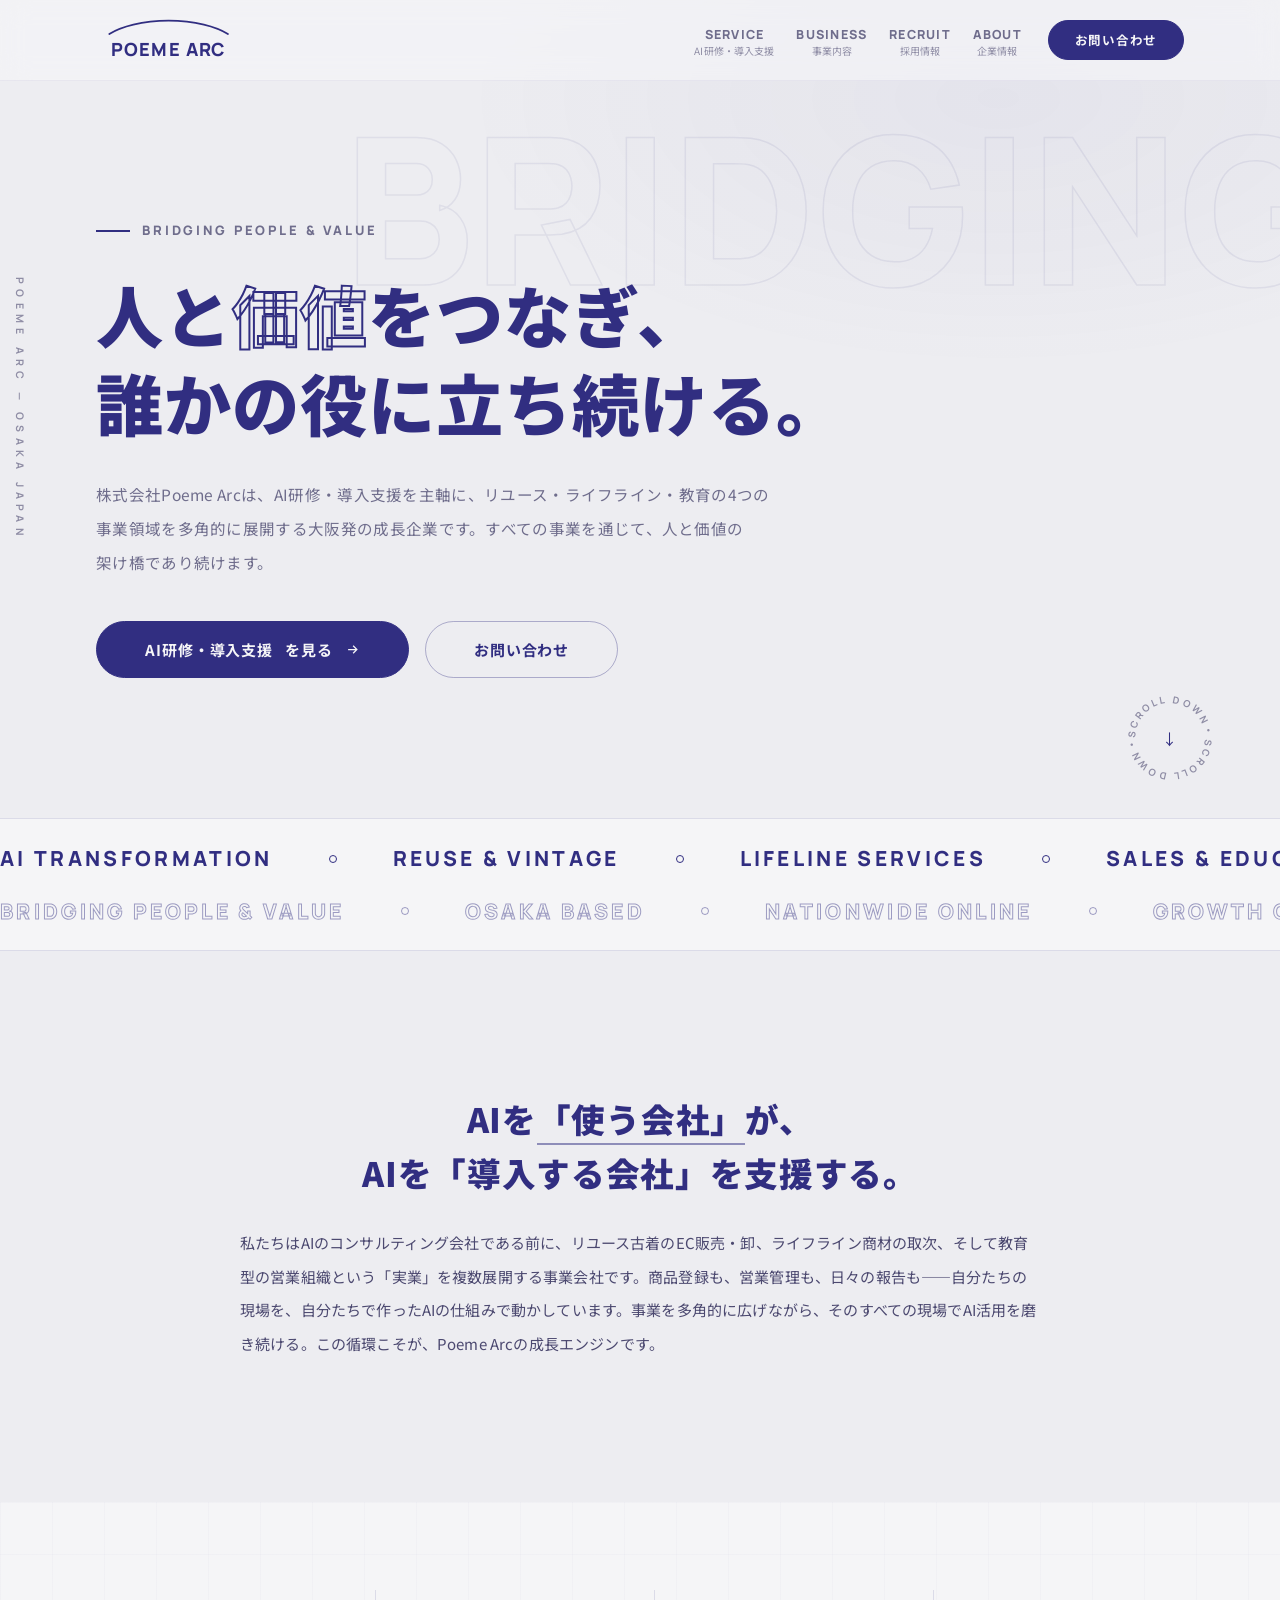
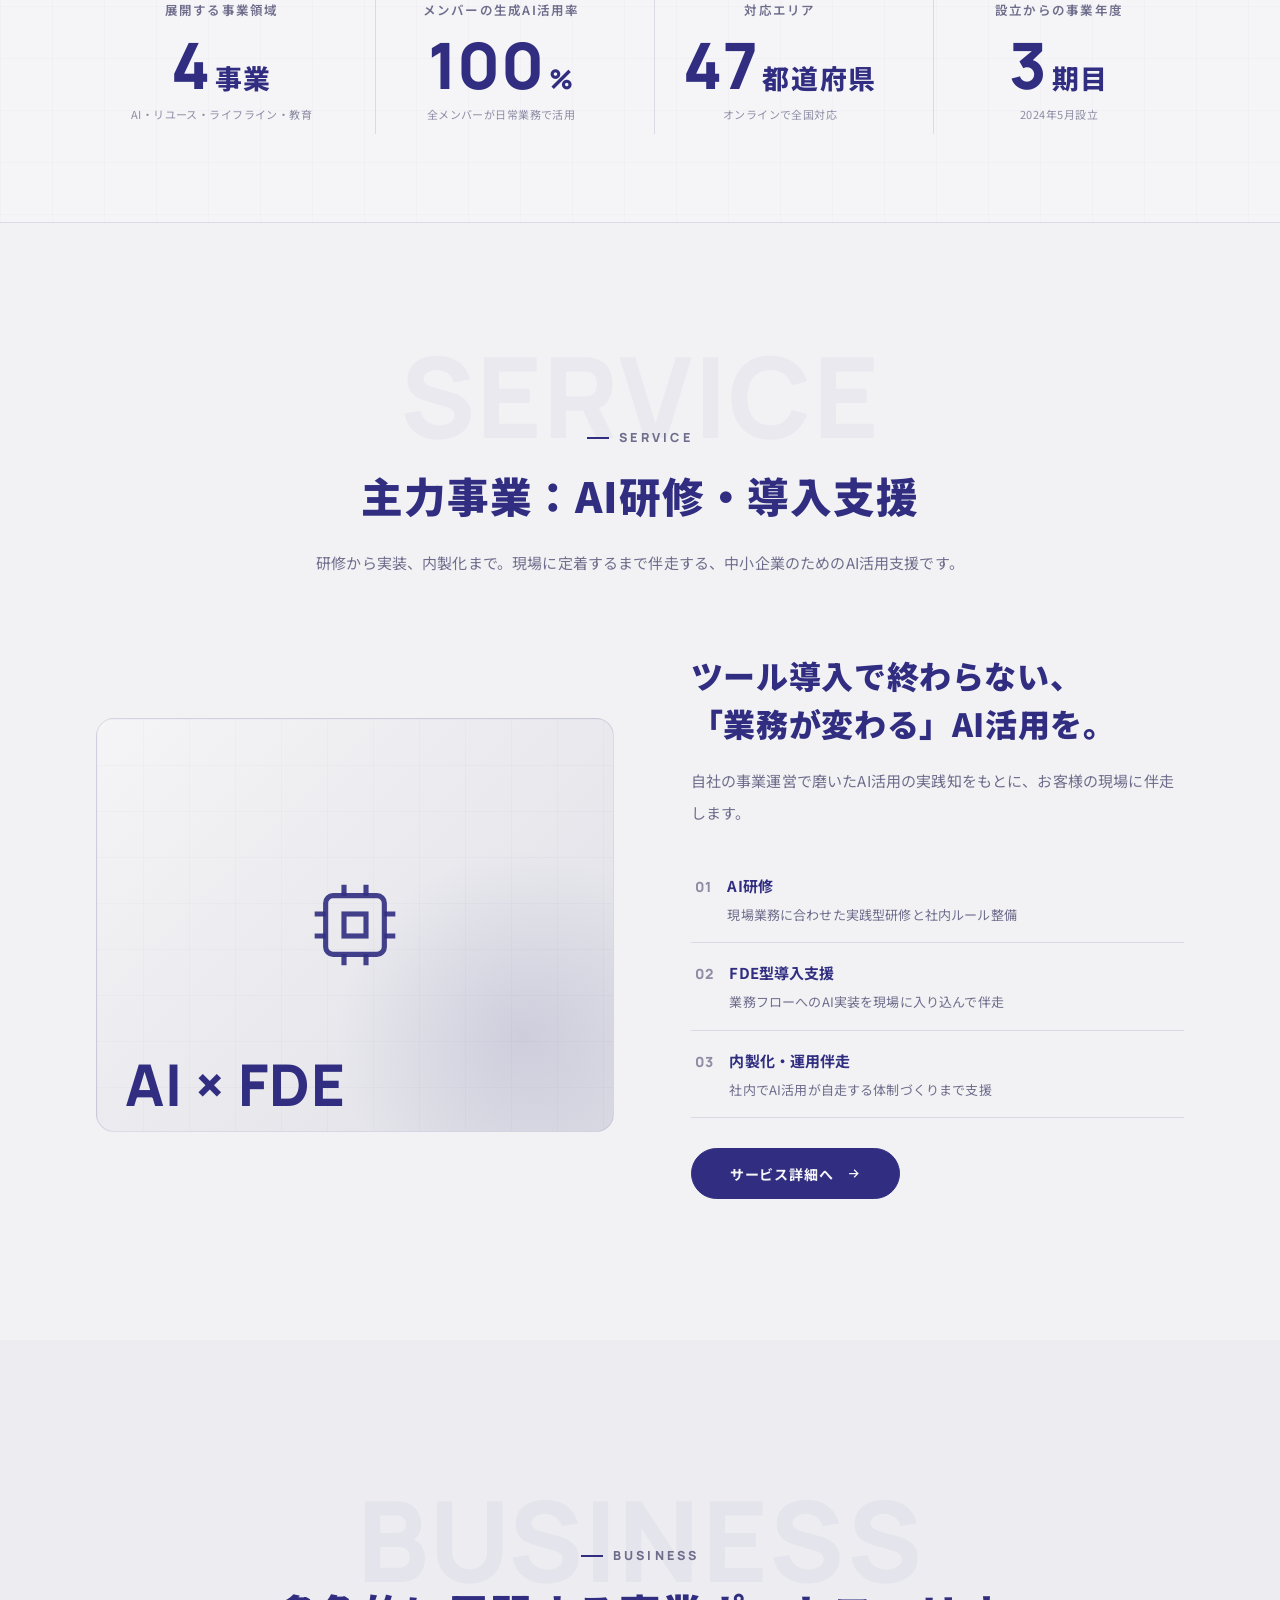
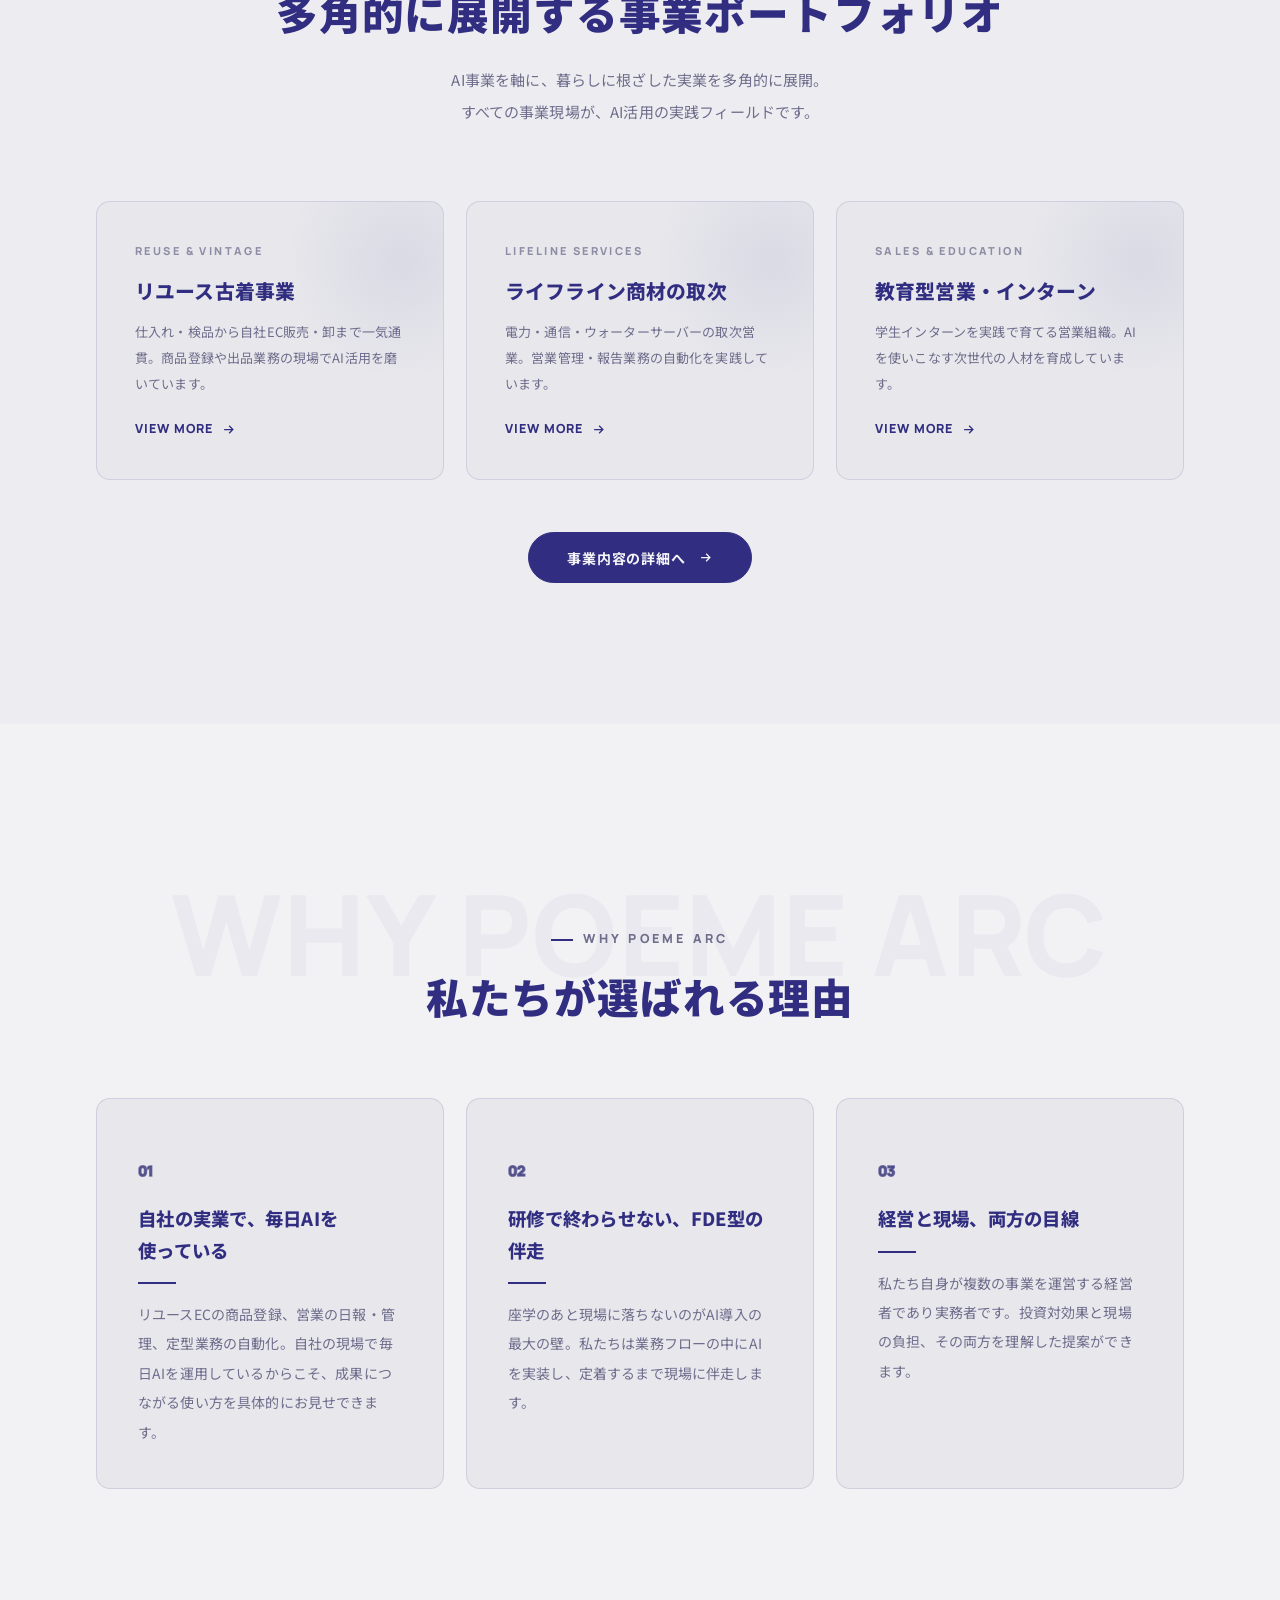
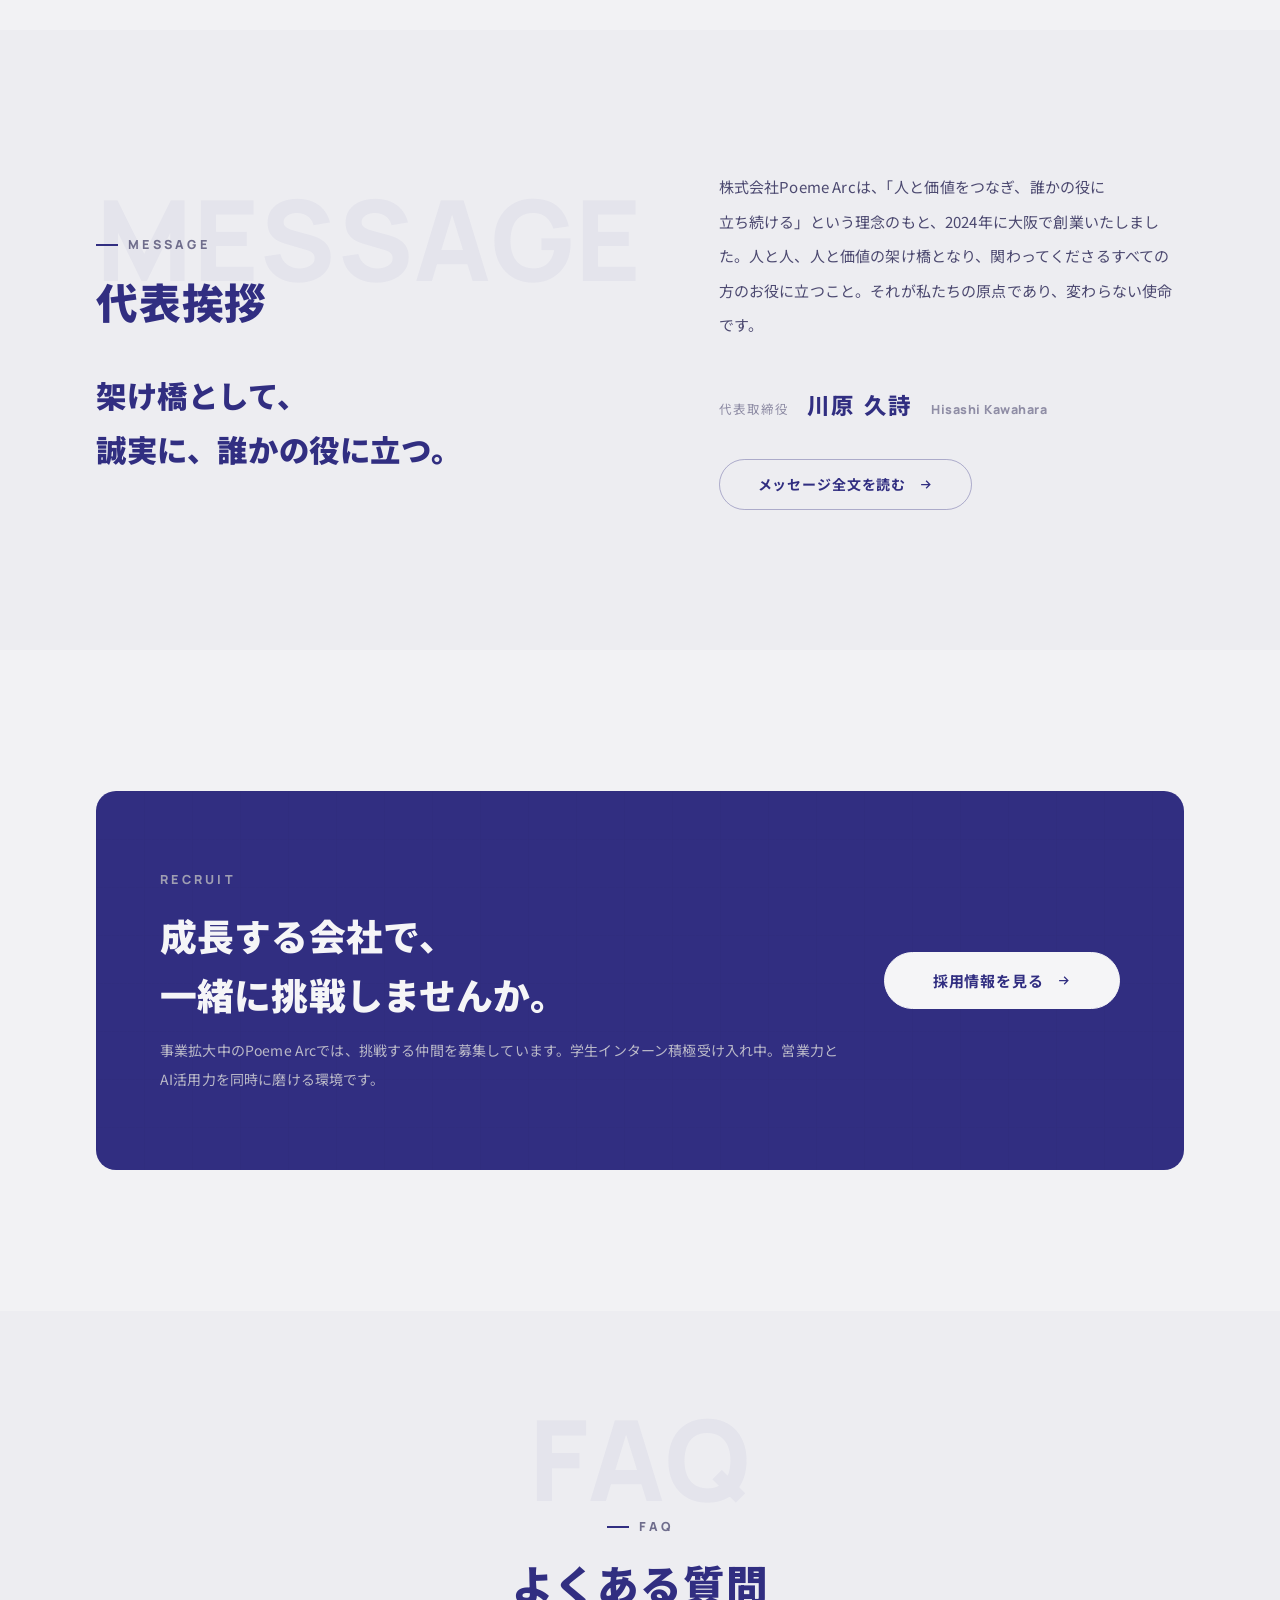
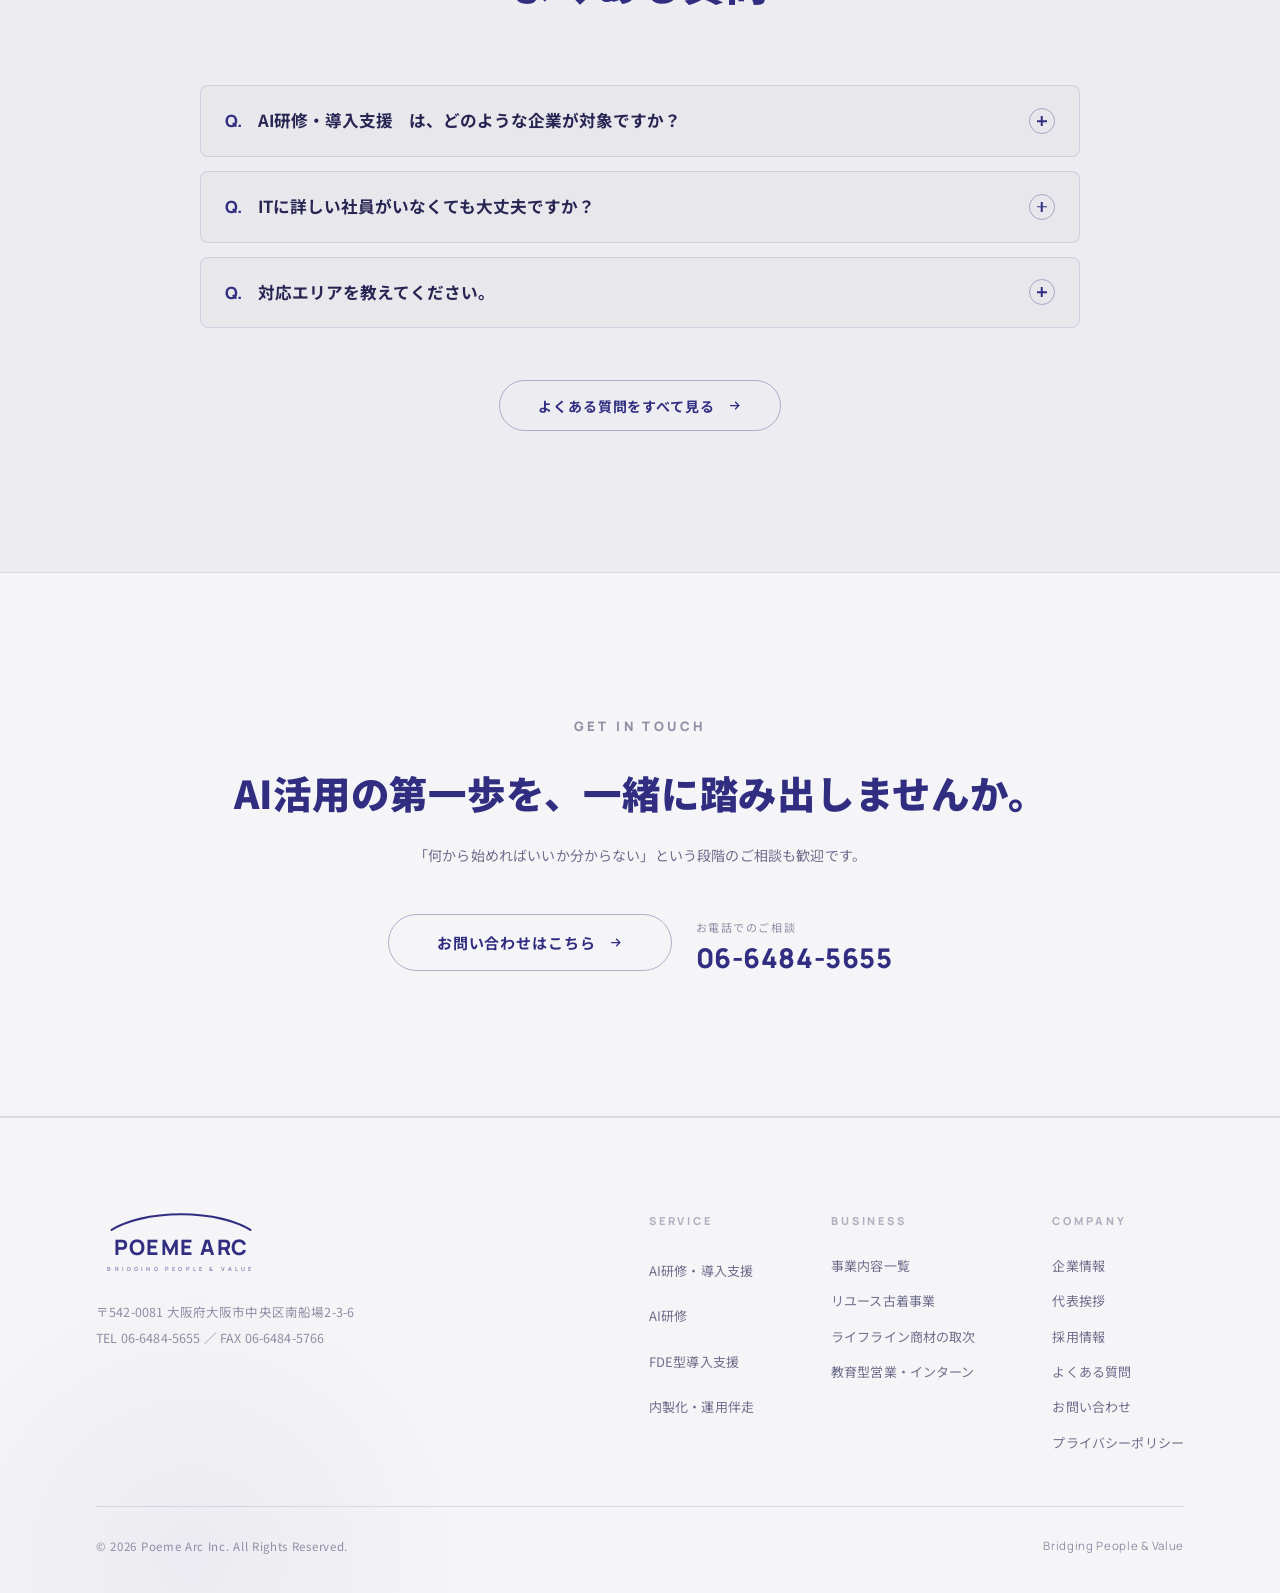
==== commit 5df05537: "feat: 建築事業（店舗内装）をサイトから削除 business-construction.html を削除し、リンクと記述を全ページから外した。 ・グローバルメニュー / モバイルメニュー / フ" ====
--- a/index.html
+++ b/index.html
@@ -5,18 +5,24 @@
   <meta name="viewport" content="width=device-width, initial-scale=1.0" />
   <meta name="theme-color" content="#ededf1" />
   <link rel="icon" type="image/svg+xml" href="assets/favicon.svg" />
+  <link rel="apple-touch-icon" href="assets/apple-touch-icon.png" />
 
   <title>株式会社Poeme Arc｜人と価値をつなぎ、誰かの役に立ち続ける</title>
-  <meta name="description" content="株式会社Poeme Arcは、AI研修・FDE型導入支援を主軸に、リユース古着・ライフライン・教育型営業・店舗内装建築の5つの事業領域を多角的に展開する大阪発の成長企業です。" />
+  <meta name="description" content="株式会社Poeme Arcは、AI研修・FDE型導入支援を主軸に、リユース古着・ライフライン・教育型営業の4つの事業領域を多角的に展開する大阪発の成長企業です。" />
   <meta name="robots" content="index, follow" />
-  <!-- TODO: 公開先確定時に canonical / og:url / sitemap.xml / robots.txt のURLを一括変更 -->
   <link rel="canonical" href="https://poeme-arc.com/" />
 
   <meta property="og:type" content="website" />
   <meta property="og:site_name" content="株式会社Poeme Arc" />
   <meta property="og:title" content="株式会社Poeme Arc｜人と価値をつなぎ、誰かの役に立ち続ける" />
-  <meta property="og:description" content="株式会社Poeme Arcは、AI研修・FDE型導入支援を主軸に、リユース古着・ライフライン・教育型営業・店舗内装建築の5つの事業領域を多角的に展開する大阪発の成長企業です。" />
+  <meta property="og:description" content="株式会社Poeme Arcは、AI研修・FDE型導入支援を主軸に、リユース古着・ライフライン・教育型営業の4つの事業領域を多角的に展開する大阪発の成長企業です。" />
   <meta property="og:url" content="https://poeme-arc.com/" />
+  <meta property="og:locale" content="ja_JP" />
+  <meta property="og:image" content="https://poeme-arc.com/assets/ogp.png" />
+  <meta property="og:image:width" content="1200" />
+  <meta property="og:image:height" content="630" />
+  <meta property="og:image:alt" content="株式会社Poeme Arc｜人と価値をつなぎ、誰かの役に立ち続ける。" />
+  <meta name="twitter:card" content="summary_large_image" />
 
   <link rel="preconnect" href="https://fonts.googleapis.com" />
   <link rel="preconnect" href="https://fonts.gstatic.com" crossorigin />
@@ -31,7 +37,7 @@
     "alternateName": "Poeme Arc Inc.",
     "url": "https://poeme-arc.com/",
     "slogan": "Bridging People & Value",
-    "description": "AI研修・FDE型導入支援を主軸に、リユース古着・ライフライン・教育型営業・店舗内装建築の5つの事業領域を多角的に展開する大阪の成長企業。",
+    "description": "AI研修・FDE型導入支援を主軸に、リユース古着・ライフライン・教育型営業の4つの事業領域を多角的に展開する大阪の成長企業。",
     "foundingDate": "2024-05-10",
     "founder": { "@type": "Person", "name": "川原久詩" },
     "telephone": "+81-6-6484-5655",
@@ -77,7 +83,6 @@
     <a href="business-reuse.html" class="m-link" data-menu-close><span class="en">—</span>リユース古着事業</a>
     <a href="business-lifeline.html" class="m-link" data-menu-close><span class="en">—</span>ライフライン商材の取次</a>
     <a href="business-education.html" class="m-link" data-menu-close><span class="en">—</span>教育型営業・インターン</a>
-    <a href="business-construction.html" class="m-link" data-menu-close><span class="en">—</span>建築事業（店舗内装）</a>
     <a href="recruit.html" class="m-link" data-menu-close><span class="en">04</span>採用情報</a>
     <a href="about.html" class="m-link" data-menu-close><span class="en">05</span>企業情報</a>
     <a href="faq.html" class="m-link" data-menu-close><span class="en">06</span>よくある質問</a>
@@ -97,7 +102,7 @@
         <div class="hero__inner reveal">
           <p class="hero__eyebrow">Bridging People &amp; Value</p>
           <h1 class="hero__title">人と<span class="stroke">価値</span>をつなぎ、<br>誰かの役に<span class="nowrap">立ち続ける</span>。</h1>
-          <p class="hero__sub">株式会社<span class="nowrap">Poeme Arc</span>は、<span class="nowrap">AI研修・導入支援</span>を主軸に、リユース・ライフライン・教育・建築の<span class="nowrap">5つ</span>の事業領域を多角的に展開する大阪発の成長企業です。すべての事業を通じて、人と価値の架け橋であり続けます。</p>
+          <p class="hero__sub">株式会社<span class="nowrap">Poeme Arc</span>は、<span class="nowrap">AI研修・導入支援</span>を主軸に、リユース・ライフライン・教育の<span class="nowrap">4つ</span>の事業領域を多角的に展開する大阪発の成長企業です。すべての事業を通じて、人と価値の架け橋であり続けます。</p>
           <div class="hero__actions">
             <a href="service.html" class="btn btn--lg"><span class="nowrap">AI研修・導入支援</span>を見る<svg width="15" height="15" viewBox="0 0 24 24" fill="none" stroke="currentColor" stroke-width="2"><path d="M5 12h14M13 6l6 6-6 6"/></svg></a>
             <a href="contact.html" class="btn btn--ghost btn--lg">お問い合わせ</a>
@@ -114,8 +119,8 @@
     <!-- ===== MARQUEE ===== -->
     <div class="marquee" aria-hidden="true">
       <div class="marquee__track">
-        <div class="marquee__seq"><span>AI Transformation</span><span>Reuse &amp; Vintage</span><span>Lifeline Services</span><span>Sales &amp; Education</span><span>Construction &amp; Interior</span></div>
-        <div class="marquee__seq"><span>AI Transformation</span><span>Reuse &amp; Vintage</span><span>Lifeline Services</span><span>Sales &amp; Education</span><span>Construction &amp; Interior</span></div>
+        <div class="marquee__seq"><span>AI Transformation</span><span>Reuse &amp; Vintage</span><span>Lifeline Services</span><span>Sales &amp; Education</span></div>
+        <div class="marquee__seq"><span>AI Transformation</span><span>Reuse &amp; Vintage</span><span>Lifeline Services</span><span>Sales &amp; Education</span></div>
       </div>
       <div class="marquee__track marquee__track--rev">
         <div class="marquee__seq"><span>Bridging People &amp; Value</span><span>Osaka Based</span><span>Nationwide Online</span><span>Growth Company</span></div>
@@ -128,7 +133,7 @@
       <div class="container">
         <div class="intro reveal">
           <h2>AIを<span class="blue">「使う会社」</span>が、<br>AIを「導入する会社」を支援する。</h2>
-          <p>私たちはAIのコンサルティング会社である前に、リユース古着の<span class="nowrap">EC販売</span>・卸、ライフライン商材の取次、教育型の営業組織、そして店舗内装を手がける建築事業という「実業」を複数展開する事業会社です。商品登録も、営業管理も、日々の報告も——自分たちの現場を、自分たちで作ったAIの仕組みで動かしています。事業を多角的に広げながら、そのすべての現場で<span class="nowrap">AI活用</span>を磨き続ける。この循環こそが、<span class="nowrap">Poeme Arc</span>の成長エンジンです。</p>
+          <p>私たちはAIのコンサルティング会社である前に、リユース古着の<span class="nowrap">EC販売</span>・卸、ライフライン商材の取次、そして教育型の営業組織という「実業」を複数展開する事業会社です。商品登録も、営業管理も、日々の報告も——自分たちの現場を、自分たちで作ったAIの仕組みで動かしています。事業を多角的に広げながら、そのすべての現場で<span class="nowrap">AI活用</span>を磨き続ける。この循環こそが、<span class="nowrap">Poeme Arc</span>の成長エンジンです。</p>
         </div>
       </div>
     </section>
@@ -139,22 +144,22 @@
         <div class="stats reveal" data-stagger>
           <div class="stat">
             <span class="stat__label">展開する事業領域</span>
-            <span class="stat__value"><span data-count="5">0</span><small>事業</small></span>
-            <span class="stat__note">AI・リユース・ライフライン・教育・建築</span>
+            <span class="stat__value"><span data-count="4">4</span><small>事業</small></span>
+            <span class="stat__note">AI・リユース・ライフライン・教育</span>
           </div>
           <div class="stat">
             <span class="stat__label">メンバーの<span class="nowrap">生成AI</span>活用率</span>
-            <span class="stat__value"><span data-count="100">0</span><small>%</small></span>
+            <span class="stat__value"><span data-count="100">100</span><small>%</small></span>
             <span class="stat__note">全メンバーが日常業務で活用</span>
           </div>
           <div class="stat">
             <span class="stat__label">対応エリア</span>
-            <span class="stat__value"><span data-count="47">0</span><small>都道府県</small></span>
+            <span class="stat__value"><span data-count="47">47</span><small>都道府県</small></span>
             <span class="stat__note">オンラインで全国対応</span>
           </div>
           <div class="stat">
             <span class="stat__label">設立からの事業年度</span>
-            <span class="stat__value"><span data-count="3">0</span><small>期目</small></span>
+            <span class="stat__value"><span data-count="3">3</span><small>期目</small></span>
             <span class="stat__note"><span class="nowrap">2024年5月設立</span></span>
           </div>
         </div>
@@ -219,12 +224,6 @@
             <p>学生インターンを実践で育てる営業組織。AIを使いこなす次世代の人材を育成しています。</p>
             <span class="card__link">VIEW MORE <svg width="15" height="15" viewBox="0 0 24 24" fill="none" stroke="currentColor" stroke-width="2"><path d="M5 12h14M13 6l6 6-6 6"/></svg></span>
           </a>
-          <a href="business-construction.html" class="field-card">
-            <span class="field-card__en">Construction &amp; Interior</span>
-            <h3>建築事業（店舗内装）</h3>
-            <p>店舗内装の設計・施工を中心に、出店・改装の計画から引き渡しまで一貫対応しています。</p>
-            <span class="card__link">VIEW MORE <svg width="15" height="15" viewBox="0 0 24 24" fill="none" stroke="currentColor" stroke-width="2"><path d="M5 12h14M13 6l6 6-6 6"/></svg></span>
-          </a>
         </div>
         <div class="sec-more reveal">
           <a href="fields.html" class="btn">事業内容の詳細へ<svg width="15" height="15" viewBox="0 0 24 24" fill="none" stroke="currentColor" stroke-width="2"><path d="M5 12h14M13 6l6 6-6 6"/></svg></a>
@@ -372,7 +371,6 @@
             <a href="business-reuse.html">リユース古着事業</a>
             <a href="business-lifeline.html">ライフライン商材の取次</a>
             <a href="business-education.html">教育型営業・インターン</a>
-            <a href="business-construction.html">建築事業（店舗内装）</a>
           </div>
           <div class="footer__col">
             <h4>Company</h4>
--- a/css/style.css
+++ b/css/style.css
@@ -24,12 +24,17 @@
   --gray-600: #6f6d8c;
   --gray-500: #8f8da5;
   --gray-400: #b1b0c1;
-  --line: rgba(49,46,129,.13);
-  --line-strong: rgba(49,46,129,.3);
-  --ghost: rgba(49,46,129,.045);
-  /* 旧ダークテーマから名称を継承: --white は現在ブランド藍、--dark は明るい帯色 */
-  --dark: #f5f5f7;
-  --white: #312e81;
+  --line: rgba(var(--accent-rgb),.13);
+  --line-strong: rgba(var(--accent-rgb),.3);
+  --ghost: rgba(var(--accent-rgb),.045);
+  /* --accent はブランド主色（藍）、--band は帯・パネルの下地。
+     dark テーマではこの2つが白と黒に入れ替わる。
+     *-rgb は rgba() で透明度を掛けるための分解値。 */
+  --accent: #312e81;
+  --accent-rgb: 49,46,129;
+  --band: #f5f5f7;
+  --band-rgb: 245,245,247;
+  --shadow-rgb: 28,26,50;
 
   --container: 1200px;
   --gutter: clamp(20px, 5vw, 56px);
@@ -55,12 +60,12 @@
   overflow-x: hidden;
 }
 body.is-locked { overflow: hidden; }
-::selection { background: #312e81; color: #f5f5f7; }
+::selection { background: var(--accent); color: var(--band); }
 
 .container { width: 100%; max-width: var(--container); margin-inline: auto; padding-inline: var(--gutter); }
 .section { padding-block: var(--section-y); position: relative; }
 .section--soft { background: var(--bg-soft); }
-.section--dark { background: var(--dark); position: relative; overflow: hidden; }
+.section--dark { background: var(--band); position: relative; overflow: hidden; }
 .en { font-family: var(--font-en); }
 .sp-only { display: none; }
 .nowrap { white-space: nowrap; }
@@ -78,7 +83,7 @@
 .field-card h3, .flow h3, .faq__q, .news-list .ttl {
   word-break: auto-phrase;
 }
-.blue { color: #312e81; border-bottom: 2px solid rgba(49,46,129,.5); }
+.blue { color: var(--accent); border-bottom: 2px solid rgba(var(--accent-rgb),.5); }
 
 /* ---------- Section head ---------- */
 .sec-head { position: relative; margin-bottom: clamp(48px, 6vw, 72px); }
@@ -103,7 +108,7 @@
   letter-spacing: .26em; text-transform: uppercase;
   color: var(--gray-600);
 }
-.sec-tag::before { content: ""; width: 22px; height: 2px; background: #312e81; }
+.sec-tag::before { content: ""; width: 22px; height: 2px; background: var(--accent); }
 .sec-title {
   position: relative;
   font-weight: 900;
@@ -111,7 +116,7 @@
   line-height: 1.45;
   letter-spacing: .02em;
   margin-top: 14px;
-  color: #312e81;
+  color: var(--accent);
 }
 .sec-lead { position: relative; max-width: 720px; margin-top: 22px; color: var(--gray-600); font-size: 15px; line-height: 2.15; }
 .sec-head--center .sec-lead { margin-inline: auto; }
@@ -120,38 +125,38 @@
 .btn {
   display: inline-flex; align-items: center; justify-content: center; gap: 12px;
   padding: 17px 38px;
-  background: #312e81;
-  color: #f5f5f7;
-  border: 1.5px solid #312e81;
+  background: var(--accent);
+  color: var(--band);
+  border: 1.5px solid var(--accent);
   border-radius: 100px;
   font-size: 14px; font-weight: 700; letter-spacing: .06em; line-height: 1;
   transition: transform .4s var(--ease), background .35s var(--ease), color .35s var(--ease), border-color .35s var(--ease), box-shadow .4s var(--ease);
 }
 .btn svg { transition: transform .4s var(--ease); }
-.btn:hover { transform: translateY(-2px); box-shadow: 0 14px 30px rgba(28,26,50,.5); }
+.btn:hover { transform: translateY(-2px); box-shadow: 0 14px 30px rgba(var(--shadow-rgb),.5); }
 .btn:hover svg { transform: translateX(4px); }
-.btn--ghost, .btn--light, .btn--outline-light { background: transparent; color: #312e81; border-color: rgba(49,46,129,.35); }
-.btn--ghost:hover, .btn--light:hover, .btn--outline-light:hover { border-color: #312e81; background: rgba(49,46,129,.06); box-shadow: none; }
+.btn--ghost, .btn--light, .btn--outline-light { background: transparent; color: var(--accent); border-color: rgba(var(--accent-rgb),.35); }
+.btn--ghost:hover, .btn--light:hover, .btn--outline-light:hover { border-color: var(--accent); background: rgba(var(--accent-rgb),.06); box-shadow: none; }
 .btn--lg { padding: 20px 48px; font-size: 15px; }
 
 /* ---------- Header ---------- */
 .header {
   position: fixed; inset: 0 0 auto 0; z-index: 100;
-  background: rgba(245,245,247,.62);
+  background: rgba(var(--band-rgb),.62);
   backdrop-filter: saturate(150%) blur(14px);
   -webkit-backdrop-filter: saturate(150%) blur(14px);
-  border-bottom: 1px solid rgba(49,46,129,.06);
+  border-bottom: 1px solid rgba(var(--accent-rgb),.06);
   transition: background .4s var(--ease), border-color .4s var(--ease);
 }
-.header.is-scrolled { background: rgba(245,245,247,.9); border-bottom-color: var(--line); }
+.header.is-scrolled { background: rgba(var(--band-rgb),.9); border-bottom-color: var(--line); }
 .header__inner { display: flex; align-items: center; justify-content: space-between; height: 80px; }
 
 .brand { display: inline-flex; align-items: center; gap: 11px; }
-.brand__logo { display: block; height: 46px; width: auto; color: #312e81; }
+.brand__logo { display: block; height: 46px; width: auto; color: var(--accent); }
 .footer .brand__logo--full { height: 68px; }
-.brand__mark { flex: none; width: 36px; height: 36px; display: grid; place-items: center; border-radius: 10px; background: #312e81; color: #f5f5f7; }
+.brand__mark { flex: none; width: 36px; height: 36px; display: grid; place-items: center; border-radius: 10px; background: var(--accent); color: var(--band); }
 .brand__mark svg { width: 21px; height: 21px; }
-.brand__text { font-family: var(--font-en); font-weight: 800; font-size: 21px; letter-spacing: .01em; line-height: 1.1; color: #312e81; }
+.brand__text { font-family: var(--font-en); font-weight: 800; font-size: 21px; letter-spacing: .01em; line-height: 1.1; color: var(--accent); }
 .brand__text small { display: block; font-family: var(--font-en); font-size: 8.5px; font-weight: 700; letter-spacing: .24em; color: var(--gray-500); text-transform: uppercase; margin-top: 3px; }
 
 .nav { display: flex; align-items: center; gap: clamp(14px, 2vw, 28px); }
@@ -159,20 +164,20 @@
 .nav__link { display: block; text-align: center; line-height: 1.25; padding: 4px 0; position: relative; }
 .nav__link .en { font-family: var(--font-en); font-size: 12.5px; font-weight: 800; letter-spacing: .1em; color: var(--gray-600); transition: color .3s var(--ease); }
 .nav__link .jp { display: block; font-size: 10px; color: var(--gray-500); margin-top: 2px; }
-.nav__link::after { content: ""; position: absolute; left: 50%; transform: translateX(-50%); bottom: -4px; width: 0; height: 2px; background: #312e81; transition: width .35s var(--ease); }
+.nav__link::after { content: ""; position: absolute; left: 50%; transform: translateX(-50%); bottom: -4px; width: 0; height: 2px; background: var(--accent); transition: width .35s var(--ease); }
 .nav__link:hover::after, .nav__link.is-active::after { width: 22px; }
-.nav__link:hover .en, .nav__link.is-active .en { color: #312e81; }
+.nav__link:hover .en, .nav__link.is-active .en { color: var(--accent); }
 .nav__cta { padding: 13px 26px; font-size: 12.5px; }
 
 .nav-toggle { display: none; width: 44px; height: 44px; position: relative; z-index: 120; }
-.nav-toggle span { position: absolute; left: 10px; right: 10px; height: 2px; background: #312e81; transition: transform .45s var(--ease); }
+.nav-toggle span { position: absolute; left: 10px; right: 10px; height: 2px; background: var(--accent); transition: transform .45s var(--ease); }
 .nav-toggle span:nth-child(1) { top: 17px; }
 .nav-toggle span:nth-child(2) { bottom: 17px; }
 body.menu-open .nav-toggle span:nth-child(1) { transform: translateY(4.5px) rotate(45deg); }
 body.menu-open .nav-toggle span:nth-child(2) { transform: translateY(-4.5px) rotate(-45deg); }
 
 .mobile-menu {
-  position: fixed; inset: 0; z-index: 110; background: #f5f5f7;
+  position: fixed; inset: 0; z-index: 110; background: var(--band);
   padding: 108px var(--gutter) 40px;
   display: flex; flex-direction: column;
   opacity: 0; visibility: hidden; transform: translateY(-8px);
@@ -180,7 +185,7 @@
   overflow-y: auto;
 }
 body.menu-open .mobile-menu { opacity: 1; visibility: visible; transform: none; }
-.mobile-menu a.m-link { display: flex; align-items: baseline; gap: 16px; padding: 15px 0; border-bottom: 1px solid var(--line); font-size: 16.5px; font-weight: 700; color: #312e81; }
+.mobile-menu a.m-link { display: flex; align-items: baseline; gap: 16px; padding: 15px 0; border-bottom: 1px solid var(--line); font-size: 16.5px; font-weight: 700; color: var(--accent); }
 .mobile-menu a.m-link .en { font-family: var(--font-en); font-size: 11.5px; font-weight: 800; color: var(--gray-500); letter-spacing: .1em; }
 .mobile-menu .m-foot { margin-top: auto; display: grid; gap: 12px; padding-top: 28px; }
 
@@ -191,7 +196,7 @@
   padding-bottom: clamp(90px, 11vw, 140px);
   overflow: hidden;
   background:
-    radial-gradient(ellipse 70% 55% at 78% 12%, rgba(49,46,129,.05) 0%, rgba(49,46,129,0) 60%),
+    radial-gradient(ellipse 70% 55% at 78% 12%, rgba(var(--accent-rgb),.05) 0%, rgba(var(--accent-rgb),0) 60%),
     var(--bg);
 }
 .hero__deco {
@@ -199,7 +204,7 @@
   font-family: var(--font-en); font-weight: 800;
   font-size: clamp(6rem, 16vw, 13rem); line-height: .95;
   color: transparent;
-  -webkit-text-stroke: 1.5px rgba(49,46,129,.08);
+  -webkit-text-stroke: 1.5px rgba(var(--accent-rgb),.08);
   text-transform: uppercase;
   pointer-events: none; user-select: none;
 }
@@ -216,18 +221,18 @@
   font-family: var(--font-en); font-size: 13px; font-weight: 800;
   letter-spacing: .22em; text-transform: uppercase; color: var(--gray-600);
 }
-.hero__eyebrow::before { content: ""; width: 34px; height: 2px; background: #312e81; }
+.hero__eyebrow::before { content: ""; width: 34px; height: 2px; background: var(--accent); }
 .hero__title {
   font-weight: 900;
   line-height: 1.32;
   letter-spacing: .015em;
   font-size: clamp(2.2rem, 5.8vw, 4.2rem);
   margin-top: 26px;
-  color: #312e81;
+  color: var(--accent);
 }
 .hero__title .stroke {
   color: transparent;
-  -webkit-text-stroke: 2px #312e81;
+  -webkit-text-stroke: 2px var(--accent);
 }
 .hero__sub {
   max-width: 680px; margin-top: 30px;
@@ -245,30 +250,30 @@
 }
 .scroll-badge svg { position: absolute; inset: 0; animation: spin 16s linear infinite; }
 .scroll-badge svg text { font-family: var(--font-en); font-size: 10.5px; font-weight: 700; letter-spacing: .28em; fill: var(--gray-500); text-transform: uppercase; }
-.scroll-badge .dot { font-size: 15px; color: #312e81; }
+.scroll-badge .dot { font-size: 15px; color: var(--accent); }
 @keyframes spin { to { transform: rotate(360deg); } }
 
 /* ---------- Marquee ---------- */
-.marquee { overflow: hidden; background: var(--dark); border-top: 1px solid var(--line); border-bottom: 1px solid var(--line); padding: 19px 0; }
+.marquee { overflow: hidden; background: var(--band); border-top: 1px solid var(--line); border-bottom: 1px solid var(--line); padding: 19px 0; }
 .marquee__track { display: flex; width: max-content; animation: marquee 30s linear infinite; }
 .marquee__seq { display: flex; align-items: center; flex: none; }
 .marquee__seq span {
   display: inline-flex; align-items: center;
   font-family: var(--font-en); font-weight: 800;
   font-size: clamp(1rem, 1.9vw, 1.3rem); letter-spacing: .16em; text-transform: uppercase;
-  color: #312e81; white-space: nowrap;
+  color: var(--accent); white-space: nowrap;
   padding-right: 56px;
 }
-.marquee__seq span::after { content: ""; width: 8px; height: 8px; border-radius: 50%; border: 1.5px solid #312e81; margin-left: 56px; }
+.marquee__seq span::after { content: ""; width: 8px; height: 8px; border-radius: 50%; border: 1.5px solid var(--accent); margin-left: 56px; }
 @keyframes marquee { to { transform: translateX(-50%); } }
 
 /* ---------- Stats ---------- */
-.stats-band { background: var(--dark); border-bottom: 1px solid var(--line); color: #312e81; padding-block: clamp(56px, 7vw, 88px); position: relative; overflow: hidden; }
+.stats-band { background: var(--band); border-bottom: 1px solid var(--line); color: var(--accent); padding-block: clamp(56px, 7vw, 88px); position: relative; overflow: hidden; }
 .stats-band::before {
   content: ""; position: absolute; inset: 0; opacity: .5;
   background-image:
-    linear-gradient(rgba(49,46,129,.04) 1px, transparent 1px),
-    linear-gradient(90deg, rgba(49,46,129,.04) 1px, transparent 1px);
+    linear-gradient(rgba(var(--accent-rgb),.04) 1px, transparent 1px),
+    linear-gradient(90deg, rgba(var(--accent-rgb),.04) 1px, transparent 1px);
   background-size: 52px 52px;
   pointer-events: none;
 }
@@ -276,7 +281,7 @@
 .stat { text-align: center; padding: 8px 12px; }
 .stat + .stat { border-left: 1px solid var(--line); }
 .stat__label { display: block; font-size: 12.5px; font-weight: 600; letter-spacing: .1em; color: var(--gray-600); }
-.stat__value { display: block; margin-top: 8px; font-family: var(--font-en); font-weight: 800; font-size: clamp(2.6rem, 5vw, 4rem); line-height: 1.1; letter-spacing: .01em; color: #312e81; }
+.stat__value { display: block; margin-top: 8px; font-family: var(--font-en); font-weight: 800; font-size: clamp(2.6rem, 5vw, 4rem); line-height: 1.1; letter-spacing: .01em; color: var(--accent); }
 .stat__value small { font-size: .42em; font-weight: 800; margin-left: 4px; letter-spacing: .06em; }
 .stat__note { display: block; margin-top: 4px; font-size: 11px; color: var(--gray-500); letter-spacing: .04em; }
 
@@ -285,12 +290,12 @@
 .news-list li { border-bottom: 1px solid var(--line); }
 .news-list li:first-child { border-top: 1px solid var(--line); }
 .news-list a, .news-list .row { display: grid; grid-template-columns: 110px 130px 1fr auto; gap: clamp(14px, 2.4vw, 32px); align-items: center; padding: 24px 8px; transition: background .3s var(--ease); }
-.news-list a:hover { background: rgba(49,46,129,.04); }
+.news-list a:hover { background: rgba(var(--accent-rgb),.04); }
 .news-list .date { font-family: var(--font-en); font-size: 14px; font-weight: 700; color: var(--gray-500); letter-spacing: .04em; }
-.news-list .tag { display: inline-grid; place-items: center; font-family: var(--font-en); font-size: 10.5px; font-weight: 800; letter-spacing: .12em; text-transform: uppercase; color: #312e81; border: 1px solid rgba(49,46,129,.4); border-radius: 100px; padding: 5px 0; text-align: center; }
+.news-list .tag { display: inline-grid; place-items: center; font-family: var(--font-en); font-size: 10.5px; font-weight: 800; letter-spacing: .12em; text-transform: uppercase; color: var(--accent); border: 1px solid rgba(var(--accent-rgb),.4); border-radius: 100px; padding: 5px 0; text-align: center; }
 .news-list .ttl { font-size: 15px; font-weight: 600; line-height: 1.8; color: var(--ink); }
 .news-list .arw { color: var(--gray-500); }
-.news-list a:hover .arw { color: #312e81; }
+.news-list a:hover .arw { color: var(--accent); }
 
 /* ---------- Feature ---------- */
 .feature { display: grid; grid-template-columns: 1.05fr 1fr; gap: clamp(40px, 6vw, 90px); align-items: center; }
@@ -299,21 +304,21 @@
   aspect-ratio: 5 / 4;
   border-radius: 18px;
   overflow: hidden;
-  background: linear-gradient(135deg, #f5f5f7 0%, #dfdfe6 100%);
+  background: linear-gradient(135deg, var(--band) 0%, #dfdfe6 100%);
   border: 1px solid var(--line);
-  color: #312e81;
+  color: var(--accent);
 }
 .feature__panel::before {
   content: ""; position: absolute; inset: 0; opacity: .5;
   background-image:
-    linear-gradient(rgba(49,46,129,.05) 1px, transparent 1px),
-    linear-gradient(90deg, rgba(49,46,129,.05) 1px, transparent 1px);
+    linear-gradient(rgba(var(--accent-rgb),.05) 1px, transparent 1px),
+    linear-gradient(90deg, rgba(var(--accent-rgb),.05) 1px, transparent 1px);
   background-size: 46px 46px;
 }
 .feature__panel::after {
   content: ""; position: absolute; right: -25%; bottom: -30%;
   width: 85%; aspect-ratio: 1; border-radius: 50%;
-  background: radial-gradient(circle, rgba(49,46,129,.12) 0%, rgba(49,46,129,0) 60%);
+  background: radial-gradient(circle, rgba(var(--accent-rgb),.12) 0%, rgba(var(--accent-rgb),0) 60%);
 }
 .feature__panel .big {
   position: absolute; left: 28px; bottom: 18px;
@@ -321,13 +326,13 @@
   font-size: clamp(2.4rem, 4.5vw, 3.8rem); line-height: 1; letter-spacing: .01em;
 }
 .feature__panel .icon { position: absolute; inset: 0; display: grid; place-items: center; }
-.feature__panel .icon svg { width: clamp(60px, 8vw, 88px); height: auto; color: rgba(49,46,129,.9); }
-.feature__body h3 { font-size: clamp(1.5rem, 2.8vw, 2rem); font-weight: 900; line-height: 1.5; letter-spacing: .02em; color: #312e81; }
+.feature__panel .icon svg { width: clamp(60px, 8vw, 88px); height: auto; color: rgba(var(--accent-rgb),.9); }
+.feature__body h3 { font-size: clamp(1.5rem, 2.8vw, 2rem); font-weight: 900; line-height: 1.5; letter-spacing: .02em; color: var(--accent); }
 .feature__body > p { margin-top: 18px; color: var(--gray-600); font-size: 15px; line-height: 2.15; }
 .feature__menu { margin-top: 26px; }
 .feature__menu li { display: flex; gap: 16px; align-items: baseline; padding: 15px 4px; border-bottom: 1px solid var(--line); }
 .feature__menu .no { flex: none; font-family: var(--font-en); font-weight: 800; font-size: 14px; color: var(--gray-500); letter-spacing: .06em; }
-.feature__menu .t { font-weight: 700; font-size: 15px; color: #312e81; }
+.feature__menu .t { font-weight: 700; font-size: 15px; color: var(--accent); }
 .feature__menu .d { display: block; font-weight: 400; font-size: 13px; color: var(--gray-600); margin-top: 2px; }
 
 /* ---------- Cards ---------- */
@@ -341,14 +346,14 @@
   overflow: hidden;
   transition: transform .45s var(--ease), border-color .45s var(--ease), background .45s var(--ease);
 }
-.card:hover { transform: translateY(-6px); border-color: rgba(49,46,129,.5); }
+.card:hover { transform: translateY(-6px); border-color: rgba(var(--accent-rgb),.5); }
 .card__no { font-family: var(--font-en); font-size: 14px; font-weight: 800; letter-spacing: .1em; color: var(--gray-500); }
-.card__icon { margin: 18px 0 2px; width: 52px; height: 52px; display: grid; place-items: center; border-radius: 12px; background: #312e81; color: #f5f5f7; }
+.card__icon { margin: 18px 0 2px; width: 52px; height: 52px; display: grid; place-items: center; border-radius: 12px; background: var(--accent); color: var(--band); }
 .card__icon svg { width: 25px; height: 25px; }
-.card h3 { font-size: 1.18rem; font-weight: 800; margin-top: 18px; line-height: 1.6; letter-spacing: .015em; color: #312e81; }
+.card h3 { font-size: 1.18rem; font-weight: 800; margin-top: 18px; line-height: 1.6; letter-spacing: .015em; color: var(--accent); }
 .card h3 span { display: inline-block; }
 .card p { color: var(--gray-600); font-size: 13.5px; line-height: 2; margin-top: 12px; }
-.card .card__link { margin-top: auto; padding-top: 20px; font-family: var(--font-en); font-size: 12.5px; font-weight: 800; letter-spacing: .08em; color: #312e81; display: inline-flex; align-items: center; gap: 8px; }
+.card .card__link { margin-top: auto; padding-top: 20px; font-family: var(--font-en); font-size: 12.5px; font-weight: 800; letter-spacing: .08em; color: var(--accent); display: inline-flex; align-items: center; gap: 8px; }
 
 /* ---------- Business rows ---------- */
 .biz-list { display: grid; }
@@ -373,29 +378,29 @@
   border: 1px solid var(--line);
 }
 .biz__visual--v2 { background: linear-gradient(135deg, #efeff2 0%, #d4d3dc 100%); }
-.biz__visual--v3 { background: linear-gradient(135deg, #f5f5f7 0%, #cccbd6 100%); }
+.biz__visual--v3 { background: linear-gradient(135deg, var(--band) 0%, #cccbd6 100%); }
 .biz__visual--v4 { background: linear-gradient(135deg, #ececf0 0%, #c3c2cf 100%); }
 .biz__visual::before {
   content: ""; position: absolute; inset: 0; opacity: .5;
   background-image:
-    linear-gradient(rgba(49,46,129,.05) 1px, transparent 1px),
-    linear-gradient(90deg, rgba(49,46,129,.05) 1px, transparent 1px);
+    linear-gradient(rgba(var(--accent-rgb),.05) 1px, transparent 1px),
+    linear-gradient(90deg, rgba(var(--accent-rgb),.05) 1px, transparent 1px);
   background-size: 44px 44px;
 }
 .biz__visual::after {
   content: ""; position: absolute; right: -22%; bottom: -32%;
   width: 80%; aspect-ratio: 1; border-radius: 50%;
-  background: radial-gradient(circle, rgba(49,46,129,.1) 0%, rgba(49,46,129,0) 60%);
+  background: radial-gradient(circle, rgba(var(--accent-rgb),.1) 0%, rgba(var(--accent-rgb),0) 60%);
 }
 .biz__visual .num {
   position: absolute; right: 26px; top: 10px;
   font-family: var(--font-en);
   font-size: clamp(5.5rem, 9vw, 8rem);
   font-weight: 800; line-height: 1;
-  color: rgba(49,46,129,.08);
+  color: rgba(var(--accent-rgb),.08);
 }
 .biz__visual .icon { position: absolute; inset: 0; display: grid; place-items: center; }
-.biz__visual .icon svg { width: clamp(54px, 7vw, 74px); height: auto; color: rgba(49,46,129,.9); }
+.biz__visual .icon svg { width: clamp(54px, 7vw, 74px); height: auto; color: rgba(var(--accent-rgb),.9); }
 .biz__visual .tag {
   position: absolute; left: 26px; bottom: 20px;
   font-family: var(--font-en); font-size: 11px; font-weight: 800;
@@ -403,9 +408,9 @@
 }
 
 .biz__no { font-family: var(--font-en); font-size: 14px; font-weight: 800; color: var(--gray-500); letter-spacing: .12em; }
-.biz__no::after { content: ""; display: inline-block; width: 44px; height: 2px; background: rgba(49,46,129,.4); margin-left: 14px; vertical-align: middle; }
-.biz__title { font-size: clamp(1.45rem, 2.6vw, 1.9rem); font-weight: 900; letter-spacing: .02em; line-height: 1.55; margin-top: 16px; color: #312e81; }
-.biz__catch { font-size: clamp(1rem, 1.6vw, 1.14rem); font-weight: 800; color: #312e81; letter-spacing: .02em; margin-top: 16px; border-left: 3px solid #312e81; padding-left: 14px; }
+.biz__no::after { content: ""; display: inline-block; width: 44px; height: 2px; background: rgba(var(--accent-rgb),.4); margin-left: 14px; vertical-align: middle; }
+.biz__title { font-size: clamp(1.45rem, 2.6vw, 1.9rem); font-weight: 900; letter-spacing: .02em; line-height: 1.55; margin-top: 16px; color: var(--accent); }
+.biz__catch { font-size: clamp(1rem, 1.6vw, 1.14rem); font-weight: 800; color: var(--accent); letter-spacing: .02em; margin-top: 16px; border-left: 3px solid var(--accent); padding-left: 14px; }
 .biz__text { color: var(--gray-600); font-size: 14.5px; line-height: 2.15; margin-top: 14px; }
 .biz__points { margin-top: 24px; }
 .biz__points li {
@@ -414,7 +419,7 @@
   border-bottom: 1px solid var(--line);
   font-size: 14px; font-weight: 600; color: var(--ink);
 }
-.biz__points li::before { content: ""; flex: none; width: 7px; height: 7px; border: 1.5px solid #312e81; transform: rotate(45deg) translateY(-1px); }
+.biz__points li::before { content: ""; flex: none; width: 7px; height: 7px; border: 1.5px solid var(--accent); transform: rotate(45deg) translateY(-1px); }
 
 /* ---------- Strength ---------- */
 .strengths { display: grid; grid-template-columns: repeat(3, 1fr); gap: 22px; }
@@ -423,14 +428,14 @@
   background: var(--bg-panel); border: 1px solid var(--line); border-radius: var(--radius);
   transition: border-color .4s var(--ease);
 }
-.strength:hover { border-color: rgba(49,46,129,.4); }
-.strength__no { font-family: var(--font-en); font-size: clamp(2.2rem, 3.6vw, 3rem); font-weight: 800; line-height: 1; color: transparent; -webkit-text-stroke: 1.5px rgba(49,46,129,.6); }
-.strength h3 { font-size: 1.15rem; font-weight: 800; line-height: 1.7; letter-spacing: .015em; margin-top: 18px; color: #312e81; }
-.strength h3::after { content: ""; display: block; width: 38px; height: 2px; background: #312e81; margin-top: 16px; }
+.strength:hover { border-color: rgba(var(--accent-rgb),.4); }
+.strength__no { font-family: var(--font-en); font-size: clamp(2.2rem, 3.6vw, 3rem); font-weight: 800; line-height: 1; color: transparent; -webkit-text-stroke: 1.5px rgba(var(--accent-rgb),.6); }
+.strength h3 { font-size: 1.15rem; font-weight: 800; line-height: 1.7; letter-spacing: .015em; margin-top: 18px; color: var(--accent); }
+.strength h3::after { content: ""; display: block; width: 38px; height: 2px; background: var(--accent); margin-top: 16px; }
 .strength p { margin-top: 16px; color: var(--gray-600); font-size: 14px; line-height: 2.1; }
 
 /* ---------- Field cards ---------- */
-.fields { display: grid; grid-template-columns: repeat(2, 1fr); gap: 22px; }
+.fields { display: grid; grid-template-columns: repeat(3, 1fr); gap: 22px; }
 .field-card {
   position: relative;
   display: flex; flex-direction: column;
@@ -438,7 +443,7 @@
   padding: clamp(28px, 3vw, 38px);
   border-radius: var(--radius);
   overflow: hidden;
-  color: #312e81;
+  color: var(--accent);
   background: var(--bg-panel);
   border: 1px solid var(--line);
   transition: transform .45s var(--ease), border-color .45s var(--ease);
@@ -446,20 +451,20 @@
 .field-card::after {
   content: ""; position: absolute; right: -28%; top: -28%;
   width: 80%; aspect-ratio: 1; border-radius: 50%;
-  background: radial-gradient(circle, rgba(49,46,129,.07) 0%, rgba(49,46,129,0) 60%);
+  background: radial-gradient(circle, rgba(var(--accent-rgb),.07) 0%, rgba(var(--accent-rgb),0) 60%);
   pointer-events: none;
 }
-.field-card:hover { transform: translateY(-6px); border-color: rgba(49,46,129,.5); }
+.field-card:hover { transform: translateY(-6px); border-color: rgba(var(--accent-rgb),.5); }
 .field-card__en { font-family: var(--font-en); font-size: 11px; font-weight: 800; letter-spacing: .22em; text-transform: uppercase; color: var(--gray-500); }
-.field-card h3 { font-size: 1.24rem; font-weight: 800; line-height: 1.6; margin-top: 14px; color: #312e81; }
+.field-card h3 { font-size: 1.24rem; font-weight: 800; line-height: 1.6; margin-top: 14px; color: var(--accent); }
 .field-card p { margin-top: 12px; font-size: 13px; line-height: 2; color: var(--gray-600); }
-.field-card .card__link { margin-top: auto; padding-top: 20px; font-family: var(--font-en); font-size: 12.5px; font-weight: 800; letter-spacing: .08em; color: #312e81; display: inline-flex; align-items: center; gap: 8px; }
+.field-card .card__link { margin-top: auto; padding-top: 20px; font-family: var(--font-en); font-size: 12.5px; font-weight: 800; letter-spacing: .08em; color: var(--accent); display: inline-flex; align-items: center; gap: 8px; }
 
 /* ---------- Recruit band（白反転） ---------- */
 .recruit-band {
   position: relative;
-  background: #312e81;
-  color: #f5f5f7;
+  background: var(--accent);
+  color: var(--band);
   border-radius: 20px;
   padding: clamp(48px, 6vw, 84px) clamp(28px, 5vw, 80px);
   overflow: hidden;
@@ -468,15 +473,15 @@
 .recruit-band::before {
   content: ""; position: absolute; inset: 0; opacity: .5;
   background-image:
-    linear-gradient(rgba(28,26,50,.04) 1px, transparent 1px),
-    linear-gradient(90deg, rgba(28,26,50,.04) 1px, transparent 1px);
+    linear-gradient(rgba(var(--shadow-rgb),.04) 1px, transparent 1px),
+    linear-gradient(90deg, rgba(var(--shadow-rgb),.04) 1px, transparent 1px);
   background-size: 48px 48px;
 }
 .recruit-band__en { position: relative; font-family: var(--font-en); font-size: 12.5px; font-weight: 800; letter-spacing: .26em; text-transform: uppercase; color: #9f9eb2; }
-.recruit-band__title { position: relative; font-weight: 900; font-size: clamp(1.5rem, 3vw, 2.3rem); line-height: 1.6; margin-top: 14px; color: #f5f5f7; }
+.recruit-band__title { position: relative; font-weight: 900; font-size: clamp(1.5rem, 3vw, 2.3rem); line-height: 1.6; margin-top: 14px; color: var(--band); }
 .recruit-band__text { position: relative; margin-top: 12px; font-size: 14px; color: #bab9c8; line-height: 2.05; }
 .recruit-band__action { position: relative; }
-.recruit-band .btn--light { background: #f5f5f7; color: #312e81; border-color: #f5f5f7; }
+.recruit-band .btn--light { background: var(--band); color: var(--accent); border-color: var(--band); }
 .recruit-band .btn--light:hover { background: #dcdbe3; border-color: #dcdbe3; }
 
 /* ---------- Page hero ---------- */
@@ -485,7 +490,7 @@
   padding-top: clamp(140px, 16vw, 180px);
   padding-bottom: clamp(44px, 6vw, 72px);
   background:
-    radial-gradient(ellipse 60% 70% at 80% 0%, rgba(49,46,129,.05) 0%, rgba(49,46,129,0) 60%),
+    radial-gradient(ellipse 60% 70% at 80% 0%, rgba(var(--accent-rgb),.05) 0%, rgba(var(--accent-rgb),0) 60%),
     var(--bg);
   overflow: hidden;
   border-bottom: 1px solid var(--line);
@@ -494,31 +499,31 @@
   position: absolute; right: clamp(-60px, -3vw, -14px); bottom: 8px;
   font-family: var(--font-en); font-weight: 800;
   font-size: clamp(4rem, 11vw, 8.5rem); line-height: 1;
-  color: transparent; -webkit-text-stroke: 1.5px rgba(49,46,129,.08);
+  color: transparent; -webkit-text-stroke: 1.5px rgba(var(--accent-rgb),.08);
   text-transform: uppercase;
   pointer-events: none; user-select: none;
 }
 .page-hero .container { position: relative; z-index: 1; }
 .page-hero__en { font-family: var(--font-en); font-size: 13px; font-weight: 800; letter-spacing: .24em; text-transform: uppercase; color: var(--gray-600); display: inline-flex; align-items: center; gap: 10px; }
-.page-hero__en::before { content: ""; width: 22px; height: 2px; background: #312e81; }
-.page-hero__title { font-weight: 900; font-size: clamp(1.8rem, 4vw, 2.7rem); letter-spacing: .02em; line-height: 1.45; margin-top: 16px; color: #312e81; }
+.page-hero__en::before { content: ""; width: 22px; height: 2px; background: var(--accent); }
+.page-hero__title { font-weight: 900; font-size: clamp(1.8rem, 4vw, 2.7rem); letter-spacing: .02em; line-height: 1.45; margin-top: 16px; color: var(--accent); }
 .page-hero__lead { max-width: 760px; margin-top: 18px; color: var(--gray-600); font-size: 14.5px; line-height: 2.15; }
 
 .breadcrumb { display: flex; flex-wrap: wrap; gap: 8px; font-size: 11.5px; color: var(--gray-500); letter-spacing: .04em; margin-bottom: clamp(18px, 3vw, 28px); }
-.breadcrumb a:hover { color: #312e81; }
+.breadcrumb a:hover { color: var(--accent); }
 .breadcrumb .sep { color: var(--gray-400); }
 
 /* ---------- Intro ---------- */
 .intro { text-align: center; max-width: 800px; margin-inline: auto; }
-.intro h2 { font-weight: 900; font-size: clamp(1.5rem, 3vw, 2.1rem); line-height: 1.6; letter-spacing: .02em; color: #312e81; }
+.intro h2 { font-weight: 900; font-size: clamp(1.5rem, 3vw, 2.1rem); line-height: 1.6; letter-spacing: .02em; color: var(--accent); }
 .intro p { margin-top: 26px; color: var(--gray-700); line-height: 2.25; font-size: 15px; text-align: left; }
 
 /* ---------- Quote ---------- */
 .quote {
   max-width: 860px; margin-inline: auto; text-align: center;
-  font-weight: 900; font-size: clamp(1.3rem, 2.8vw, 2rem); line-height: 1.8; letter-spacing: .04em; color: #312e81;
-}
-.quote::before, .quote::after { content: ""; display: block; width: 44px; height: 2px; background: #312e81; margin: 26px auto; }
+  font-weight: 900; font-size: clamp(1.3rem, 2.8vw, 2rem); line-height: 1.8; letter-spacing: .04em; color: var(--accent);
+}
+.quote::before, .quote::after { content: ""; display: block; width: 44px; height: 2px; background: var(--accent); margin: 26px auto; }
 
 /* ---------- Flow ---------- */
 .flow { max-width: 840px; margin-inline: auto; }
@@ -529,11 +534,11 @@
 .flow .no {
   position: relative; z-index: 1;
   width: 54px; height: 54px; display: grid; place-items: center;
-  border-radius: 50%; background: var(--bg); color: #312e81;
-  border: 1.5px solid #312e81;
+  border-radius: 50%; background: var(--bg); color: var(--accent);
+  border: 1.5px solid var(--accent);
   font-family: var(--font-en); font-size: 1.05rem; font-weight: 800;
 }
-.flow h3 { font-size: 1.08rem; font-weight: 800; letter-spacing: .015em; line-height: 1.6; padding-top: 12px; color: #312e81; }
+.flow h3 { font-size: 1.08rem; font-weight: 800; letter-spacing: .015em; line-height: 1.6; padding-top: 12px; color: var(--accent); }
 .flow p { margin-top: 8px; font-size: 14px; color: var(--gray-600); line-height: 2.05; }
 
 /* ---------- Target ---------- */
@@ -544,7 +549,7 @@
   background: var(--bg-panel); border: 1px solid var(--line); border-radius: var(--radius-sm);
   font-size: 14.5px; font-weight: 600; line-height: 1.9; color: var(--ink);
 }
-.target li svg { flex: none; width: 22px; height: 22px; margin-top: 3px; color: #f5f5f7; background: #312e81; border-radius: 50%; padding: 4px; }
+.target li svg { flex: none; width: 22px; height: 22px; margin-top: 3px; color: var(--band); background: var(--accent); border-radius: 50%; padding: 4px; }
 
 /* ---------- Next nav ---------- */
 .next-nav { display: grid; grid-template-columns: 1fr 1fr; gap: 20px; max-width: 920px; margin-inline: auto; }
@@ -553,18 +558,18 @@
   border: 1px solid var(--line); border-radius: var(--radius); background: var(--bg-panel);
   transition: border-color .4s var(--ease), transform .4s var(--ease);
 }
-.next-nav a:hover { transform: translateY(-3px); border-color: rgba(49,46,129,.5); }
+.next-nav a:hover { transform: translateY(-3px); border-color: rgba(var(--accent-rgb),.5); }
 .next-nav .dir { font-family: var(--font-en); font-size: 11px; font-weight: 800; letter-spacing: .22em; color: var(--gray-500); text-transform: uppercase; }
-.next-nav .ttl { display: block; margin-top: 10px; font-size: 1.08rem; font-weight: 800; letter-spacing: .015em; color: #312e81; }
+.next-nav .ttl { display: block; margin-top: 10px; font-size: 1.08rem; font-weight: 800; letter-spacing: .015em; color: var(--accent); }
 
 /* ---------- FAQ ---------- */
 .faq { max-width: 880px; margin-inline: auto; }
 .faq__item { background: var(--bg-panel); border: 1px solid var(--line); border-radius: var(--radius-sm); margin-bottom: 14px; overflow: hidden; transition: border-color .3s var(--ease); }
-.faq__item.is-open, .faq__item:hover { border-color: rgba(49,46,129,.35); }
+.faq__item.is-open, .faq__item:hover { border-color: rgba(var(--accent-rgb),.35); }
 .faq__q { width: 100%; display: flex; align-items: center; gap: 16px; padding: 21px 24px; text-align: left; font-size: clamp(.96rem, 1.3vw, 1.04rem); font-weight: 700; line-height: 1.65; color: var(--ink); }
-.faq__q .qm { font-family: var(--font-en); font-weight: 800; font-size: 1.05rem; flex: none; color: #312e81; }
-.faq__toggle { margin-left: auto; flex: none; width: 26px; height: 26px; position: relative; border: 1px solid rgba(49,46,129,.35); border-radius: 50%; }
-.faq__toggle::before, .faq__toggle::after { content: ""; position: absolute; top: 50%; left: 50%; width: 10px; height: 1.5px; background: #312e81; transform: translate(-50%,-50%); transition: transform .4s var(--ease); }
+.faq__q .qm { font-family: var(--font-en); font-weight: 800; font-size: 1.05rem; flex: none; color: var(--accent); }
+.faq__toggle { margin-left: auto; flex: none; width: 26px; height: 26px; position: relative; border: 1px solid rgba(var(--accent-rgb),.35); border-radius: 50%; }
+.faq__toggle::before, .faq__toggle::after { content: ""; position: absolute; top: 50%; left: 50%; width: 10px; height: 1.5px; background: var(--accent); transform: translate(-50%,-50%); transition: transform .4s var(--ease); }
 .faq__toggle::after { transform: translate(-50%,-50%) rotate(90deg); }
 .faq__item.is-open .faq__toggle::after { transform: translate(-50%,-50%) rotate(0); }
 .faq__a { overflow: hidden; height: 0; transition: height .45s var(--ease); }
@@ -572,15 +577,15 @@
 
 .faq-cat { max-width: 880px; margin-inline: auto; }
 .faq-cat + .faq-cat { margin-top: clamp(40px, 5vw, 58px); }
-.faq-cat h3 { font-size: 1.12rem; font-weight: 800; letter-spacing: .015em; margin-bottom: 16px; display: flex; align-items: center; gap: 12px; color: #312e81; }
+.faq-cat h3 { font-size: 1.12rem; font-weight: 800; letter-spacing: .015em; margin-bottom: 16px; display: flex; align-items: center; gap: 12px; color: var(--accent); }
 .faq-cat h3 .en { font-family: var(--font-en); font-size: 11.5px; font-weight: 800; letter-spacing: .18em; text-transform: uppercase; color: var(--gray-500); }
-.faq-cat h3::before { content: ""; width: 20px; height: 2px; background: #312e81; }
+.faq-cat h3::before { content: ""; width: 20px; height: 2px; background: var(--accent); }
 
 /* ---------- Philosophy（dark） ---------- */
 .section--dark { border-top: 1px solid var(--line); border-bottom: 1px solid var(--line); }
 .creed { text-align: center; max-width: 880px; margin-inline: auto; position: relative; z-index: 1; }
 .creed__label { font-family: var(--font-en); font-size: 12.5px; font-weight: 800; letter-spacing: .26em; text-transform: uppercase; color: var(--gray-500); }
-.creed__jp { font-weight: 900; font-size: clamp(1.55rem, 3.2vw, 2.4rem); line-height: 1.7; letter-spacing: .02em; margin-top: 26px; color: #312e81; }
+.creed__jp { font-weight: 900; font-size: clamp(1.55rem, 3.2vw, 2.4rem); line-height: 1.7; letter-spacing: .02em; margin-top: 26px; color: var(--accent); }
 .creed__en { font-family: var(--font-en); margin-top: 18px; font-size: 13px; font-weight: 800; letter-spacing: .24em; text-transform: uppercase; color: var(--gray-500); }
 
 .mvv { display: grid; grid-template-columns: 1fr 1fr; gap: 22px; margin-top: clamp(44px, 5.5vw, 64px); position: relative; z-index: 1; }
@@ -589,50 +594,50 @@
   border: 1px solid var(--line);
   border-radius: var(--radius);
   text-align: center;
-  background: rgba(49,46,129,.02);
+  background: rgba(var(--accent-rgb),.02);
 }
 .mvv__label { font-family: var(--font-en); font-size: 11.5px; font-weight: 800; letter-spacing: .3em; color: var(--gray-500); }
-.mvv__text { margin-top: 14px; font-size: clamp(1.08rem, 1.8vw, 1.34rem); font-weight: 800; line-height: 1.75; color: #312e81; }
+.mvv__text { margin-top: 14px; font-size: clamp(1.08rem, 1.8vw, 1.34rem); font-weight: 800; line-height: 1.75; color: var(--accent); }
 
 .values { max-width: 880px; margin: clamp(44px, 5.5vw, 64px) auto 0; position: relative; z-index: 1; }
 .values__head { text-align: center; margin-bottom: 26px; }
 .values__head .en { font-family: var(--font-en); font-size: 11.5px; font-weight: 800; letter-spacing: .3em; color: var(--gray-500); text-transform: uppercase; }
-.values__head .jp { display: block; margin-top: 8px; font-size: 1.08rem; font-weight: 800; color: #312e81; }
+.values__head .jp { display: block; margin-top: 8px; font-size: 1.08rem; font-weight: 800; color: var(--accent); }
 .values li { display: flex; align-items: baseline; gap: 24px; padding: 20px 10px; border-top: 1px solid var(--line); }
 .values li:last-child { border-bottom: 1px solid var(--line); }
-.values .no { flex: none; font-family: var(--font-en); font-size: 15px; font-weight: 800; letter-spacing: .06em; color: transparent; -webkit-text-stroke: 1px rgba(49,46,129,.7); }
-.values .txt { font-size: clamp(1rem, 1.5vw, 1.14rem); font-weight: 700; line-height: 1.75; color: #312e81; }
+.values .no { flex: none; font-family: var(--font-en); font-size: 15px; font-weight: 800; letter-spacing: .06em; color: transparent; -webkit-text-stroke: 1px rgba(var(--accent-rgb),.7); }
+.values .txt { font-size: clamp(1rem, 1.5vw, 1.14rem); font-weight: 700; line-height: 1.75; color: var(--accent); }
 
 .origin {
   max-width: 880px;
   margin: clamp(44px, 5.5vw, 64px) auto 0;
   padding: clamp(28px, 3.6vw, 48px);
-  background: rgba(49,46,129,.03);
+  background: rgba(var(--accent-rgb),.03);
   border: 1px solid var(--line);
   border-radius: var(--radius);
   text-align: center;
   position: relative; z-index: 1;
 }
 .origin__label { font-family: var(--font-en); font-size: 11.5px; font-weight: 800; letter-spacing: .26em; color: var(--gray-500); text-transform: uppercase; }
-.origin__title { margin-top: 12px; font-size: 1.14rem; font-weight: 800; color: #312e81; }
+.origin__title { margin-top: 12px; font-size: 1.14rem; font-weight: 800; color: var(--accent); }
 .origin__text { margin-top: 14px; font-size: 14px; color: var(--gray-600); line-height: 2.15; }
 
 /* ---------- Message ---------- */
 .message { display: grid; grid-template-columns: 0.85fr 1.35fr; gap: clamp(44px, 6vw, 88px); align-items: start; }
 .message__head .sec-head { margin-bottom: 0; }
-.message__title { font-weight: 900; font-size: clamp(1.45rem, 2.6vw, 1.9rem); line-height: 1.8; letter-spacing: .02em; margin-top: clamp(24px, 3vw, 36px); color: #312e81; }
+.message__title { font-weight: 900; font-size: clamp(1.45rem, 2.6vw, 1.9rem); line-height: 1.8; letter-spacing: .02em; margin-top: clamp(24px, 3vw, 36px); color: var(--accent); }
 .message__body p { color: var(--gray-700); font-size: 15px; line-height: 2.3; }
 .message__body p + p { margin-top: 26px; }
 .sign { margin-top: 40px; display: flex; align-items: baseline; gap: 18px; }
 .sign__role { font-size: 12.5px; color: var(--gray-500); letter-spacing: .08em; }
-.sign__name { font-size: 1.4rem; font-weight: 800; letter-spacing: .12em; color: #312e81; }
+.sign__name { font-size: 1.4rem; font-weight: 800; letter-spacing: .12em; color: var(--accent); }
 .sign__en { font-family: var(--font-en); font-size: 12.5px; font-weight: 800; color: var(--gray-500); letter-spacing: .04em; }
 
 /* ---------- History ---------- */
 .history { max-width: 800px; margin-inline: auto; }
 .history li { display: grid; grid-template-columns: 175px 1fr; gap: clamp(20px, 4vw, 44px); align-items: baseline; padding: 26px 6px; border-bottom: 1px solid var(--line); }
 .history li:first-child { border-top: 1px solid var(--line); }
-.history .year { font-family: var(--font-en); font-size: 1.55rem; font-weight: 800; letter-spacing: .015em; line-height: 1.2; color: #312e81; }
+.history .year { font-family: var(--font-en); font-size: 1.55rem; font-weight: 800; letter-spacing: .015em; line-height: 1.2; color: var(--accent); }
 .history .year small { display: block; font-family: var(--font-en); font-size: 10px; font-weight: 800; letter-spacing: .22em; color: var(--gray-500); text-transform: uppercase; margin-top: 4px; }
 .history .desc { font-size: 14.5px; line-height: 2.05; color: var(--gray-700); }
 
@@ -649,12 +654,12 @@
 /* ---------- CTA band ---------- */
 .cta-band { text-align: center; }
 .cta-band__en { font-family: var(--font-en); font-size: 13px; font-weight: 800; letter-spacing: .26em; text-transform: uppercase; color: var(--gray-500); position: relative; z-index: 1; }
-.cta-band__title { font-weight: 900; font-size: clamp(1.5rem, 3.2vw, 2.4rem); line-height: 1.65; letter-spacing: .02em; margin-top: 22px; position: relative; z-index: 1; color: #312e81; }
+.cta-band__title { font-weight: 900; font-size: clamp(1.5rem, 3.2vw, 2.4rem); line-height: 1.65; letter-spacing: .02em; margin-top: 22px; position: relative; z-index: 1; color: var(--accent); }
 .cta-band__sub { margin-top: 16px; color: var(--gray-600); font-size: 14px; line-height: 2.1; position: relative; z-index: 1; }
 .cta-band__actions { display: flex; justify-content: center; align-items: center; flex-wrap: wrap; gap: 24px; margin-top: 40px; position: relative; z-index: 1; }
 .cta-band__tel { text-align: left; }
 .cta-band__tel .label { font-size: 11px; letter-spacing: .14em; color: var(--gray-500); }
-.cta-band__tel .num { display: block; font-family: var(--font-en); font-size: 1.7rem; font-weight: 800; letter-spacing: .02em; color: #312e81; line-height: 1.3; }
+.cta-band__tel .num { display: block; font-family: var(--font-en); font-size: 1.7rem; font-weight: 800; letter-spacing: .02em; color: var(--accent); line-height: 1.3; }
 .cta-band__tel .num:hover { color: var(--gray-600); }
 
 /* ---------- Contact ---------- */
@@ -666,8 +671,8 @@
   background: var(--bg-panel); border: 1px solid var(--line); border-radius: var(--radius);
 }
 .tel-card__label { display: flex; align-items: center; gap: 10px; font-size: 12.5px; font-weight: 700; color: var(--gray-600); letter-spacing: .04em; }
-.tel-card__label svg { width: 17px; height: 17px; color: #312e81; }
-.tel-card__number { display: inline-block; margin-top: 12px; font-family: var(--font-en); font-size: clamp(1.6rem, 2.7vw, 2rem); font-weight: 800; letter-spacing: .02em; color: #312e81; }
+.tel-card__label svg { width: 17px; height: 17px; color: var(--accent); }
+.tel-card__number { display: inline-block; margin-top: 12px; font-family: var(--font-en); font-size: clamp(1.6rem, 2.7vw, 2rem); font-weight: 800; letter-spacing: .02em; color: var(--accent); }
 .tel-card__number:hover { color: var(--gray-600); }
 .tel-card__note { margin-top: 8px; font-size: 12.5px; color: var(--gray-500); }
 
@@ -675,14 +680,14 @@
 .form__row { display: grid; grid-template-columns: 1fr 1fr; gap: 22px; }
 .field { display: flex; flex-direction: column; gap: 9px; }
 .field label { font-size: 12.5px; font-weight: 700; color: var(--gray-600); display: flex; align-items: center; gap: 10px; letter-spacing: .03em; }
-.req { font-size: 9.5px; color: #f5f5f7; background: #312e81; padding: 3px 9px; border-radius: 4px; letter-spacing: .08em; font-weight: 700; }
+.req { font-size: 9.5px; color: var(--band); background: var(--accent); padding: 3px 9px; border-radius: 4px; letter-spacing: .08em; font-weight: 700; }
 .field input, .field select, .field textarea { width: 100%; padding: 14px 16px; background: var(--bg-panel); border: 1px solid var(--line); border-radius: var(--radius-sm); font-size: 15px; color: var(--ink); transition: border-color .3s var(--ease), box-shadow .3s var(--ease); }
 .field input::placeholder, .field textarea::placeholder { color: var(--gray-400); }
-.field input:focus, .field select:focus, .field textarea:focus { outline: none; border-color: rgba(49,46,129,.6); box-shadow: 0 0 0 3px rgba(49,46,129,.08); }
+.field input:focus, .field select:focus, .field textarea:focus { outline: none; border-color: rgba(var(--accent-rgb),.6); box-shadow: 0 0 0 3px rgba(var(--accent-rgb),.08); }
 .field select { color-scheme: dark; }
 .field textarea { resize: vertical; min-height: 150px; }
 .consent { display: flex; align-items: flex-start; gap: 12px; font-size: 13px; color: var(--gray-600); line-height: 1.8; }
-.consent input { margin-top: 5px; width: 16px; height: 16px; flex: none; accent-color: #312e81; }
+.consent input { margin-top: 5px; width: 16px; height: 16px; flex: none; accent-color: var(--accent); }
 .consent a { text-decoration: underline; text-underline-offset: 3px; color: var(--ink); }
 .form__submit { display: flex; justify-content: flex-start; align-items: center; gap: 22px; flex-wrap: wrap; margin-top: 4px; }
 .form__note { font-size: 12.5px; color: var(--gray-500); }
@@ -691,38 +696,38 @@
 
 /* ---------- Prose ---------- */
 .prose { max-width: 820px; margin-inline: auto; }
-.prose h3 { font-size: 1.1rem; font-weight: 800; margin-top: 44px; padding-bottom: 12px; border-bottom: 1px solid var(--line); letter-spacing: .015em; color: #312e81; }
+.prose h3 { font-size: 1.1rem; font-weight: 800; margin-top: 44px; padding-bottom: 12px; border-bottom: 1px solid var(--line); letter-spacing: .015em; color: var(--accent); }
 .prose h3:first-child { margin-top: 0; }
 .prose p { margin-top: 16px; font-size: 14px; color: var(--gray-700); line-height: 2.15; }
 .prose ul { margin-top: 14px; display: grid; gap: 8px; }
 .prose ul li { position: relative; padding-left: 22px; font-size: 14px; color: var(--gray-700); line-height: 2; }
-.prose ul li::before { content: ""; position: absolute; left: 4px; top: 12px; width: 6px; height: 6px; border: 1.5px solid #312e81; transform: rotate(45deg); }
+.prose ul li::before { content: ""; position: absolute; left: 4px; top: 12px; width: 6px; height: 6px; border: 1.5px solid var(--accent); transform: rotate(45deg); }
 .prose .updated { margin-top: 36px; font-size: 12.5px; color: var(--gray-500); text-align: right; }
 
 /* ---------- Misc ---------- */
 .sec-more { display: flex; justify-content: center; margin-top: clamp(36px, 5vw, 52px); }
 
 /* ---------- Footer ---------- */
-.footer { background: var(--dark); color: #312e81; padding-block: clamp(64px, 8vw, 92px) 36px; position: relative; overflow: hidden; border-top: 1px solid var(--line); }
+.footer { background: var(--band); color: var(--accent); padding-block: clamp(64px, 8vw, 92px) 36px; position: relative; overflow: hidden; border-top: 1px solid var(--line); }
 .footer::before {
   content: ""; position: absolute; left: -10%; bottom: -60%;
   width: min(640px, 70vw); aspect-ratio: 1; border-radius: 50%;
-  background: radial-gradient(circle, rgba(49,46,129,.05) 0%, rgba(49,46,129,0) 62%);
+  background: radial-gradient(circle, rgba(var(--accent-rgb),.05) 0%, rgba(var(--accent-rgb),0) 62%);
   pointer-events: none;
 }
-.footer .brand__text { color: #312e81; }
+.footer .brand__text { color: var(--accent); }
 .footer__top { display: flex; justify-content: space-between; gap: 48px; flex-wrap: wrap; padding-bottom: 46px; border-bottom: 1px solid var(--line); position: relative; z-index: 1; }
 .footer__tagline { margin-top: 20px; font-family: var(--font-en); font-size: 12px; font-weight: 800; letter-spacing: .2em; text-transform: uppercase; color: var(--gray-500); }
 .footer__info { margin-top: 12px; font-size: 12.5px; color: var(--gray-500); line-height: 2.1; }
 .footer__cols { display: flex; gap: clamp(36px, 6vw, 88px); flex-wrap: wrap; }
 .footer__col h4 { font-family: var(--font-en); font-size: 11px; font-weight: 800; letter-spacing: .26em; color: var(--gray-400); text-transform: uppercase; margin-bottom: 16px; }
 .footer__col a, .footer__col span { display: block; font-size: 13px; color: var(--gray-600); padding: 5px 0; transition: color .3s var(--ease); }
-.footer__col a:hover { color: #312e81; }
+.footer__col a:hover { color: var(--accent); }
 .footer__bottom { padding-top: 28px; display: flex; justify-content: space-between; flex-wrap: wrap; gap: 12px; position: relative; z-index: 1; }
 .footer__bottom small { font-size: 11.5px; color: var(--gray-500); letter-spacing: .06em; }
 
 /* ---------- To top ---------- */
-.to-top { position: fixed; right: 22px; bottom: 22px; z-index: 80; width: 50px; height: 50px; border-radius: 50%; background: #312e81; color: #f5f5f7; display: grid; place-items: center; opacity: 0; visibility: hidden; transform: translateY(10px); transition: opacity .4s var(--ease), transform .4s var(--ease), visibility .4s var(--ease); box-shadow: 0 14px 32px rgba(28,26,50,.5); }
+.to-top { position: fixed; right: 22px; bottom: 22px; z-index: 80; width: 50px; height: 50px; border-radius: 50%; background: var(--accent); color: var(--band); display: grid; place-items: center; opacity: 0; visibility: hidden; transform: translateY(10px); transition: opacity .4s var(--ease), transform .4s var(--ease), visibility .4s var(--ease); box-shadow: 0 14px 32px rgba(var(--shadow-rgb),.5); }
 .to-top.is-show { opacity: 1; visibility: visible; transform: none; }
 
 /* ---------- Reveal（ぼかし付き） ---------- */
@@ -732,7 +737,7 @@
 [data-stagger].is-visible > * { opacity: 1; transform: none; filter: none; }
 
 .skip-link { position: absolute; left: -9999px; }
-.skip-link:focus { position: fixed; left: 16px; top: 16px; z-index: 300; background: #312e81; color: #f5f5f7; padding: 12px 18px; border-radius: var(--radius-sm); font-size: 14px; }
+.skip-link:focus { position: fixed; left: 16px; top: 16px; z-index: 300; background: var(--accent); color: var(--band); padding: 12px 18px; border-radius: var(--radius-sm); font-size: 14px; }
 
 /* ---------- Responsive ---------- */
 @media (max-width: 1020px) {
@@ -817,8 +822,8 @@
 
 /* マーキー2段目（逆方向・袋文字） */
 .marquee__track--rev { animation-direction: reverse; animation-duration: 38s; margin-top: 12px; }
-.marquee__track--rev .marquee__seq span { color: transparent; -webkit-text-stroke: 1px rgba(49,46,129,.45); }
-.marquee__track--rev .marquee__seq span::after { border-color: rgba(49,46,129,.45); }
+.marquee__track--rev .marquee__seq span { color: transparent; -webkit-text-stroke: 1px rgba(var(--accent-rgb),.45); }
+.marquee__track--rev .marquee__seq span::after { border-color: rgba(var(--accent-rgb),.45); }
 
 /* スクロールバッジの矢印が上下に弾む */
 @keyframes bob {
@@ -838,3 +843,34 @@
   .marquee__track { animation: none; }
   .scroll-badge svg, .scroll-badge .dot { animation: none; }
 }
+
+/* =========================================================
+   DARK THEME — <html data-theme="dark"> を付けたページだけ適用
+   採用ページ(recruit.html)専用。旧ダークモノクロ配色をそのまま復元する。
+   上のトークンを差し替えるだけで全体が反転するため、
+   レイアウト系のCSSを触る際にここを編集する必要はない。
+   ========================================================= */
+[data-theme="dark"] {
+  --bg: #131316;
+  --bg-soft: #0e0e10;
+  --bg-panel: #1a1a1e;
+  --ink: #f4f4f5;
+  --gray-700: #c9c9ce;
+  --gray-600: #a0a0a8;
+  --gray-500: #7c7c85;
+  --gray-400: #55555e;
+  --band: #0a0a0c;
+  --accent: #ffffff;
+  --accent-rgb: 255,255,255;
+  --band-rgb: 10,10,12;
+  --shadow-rgb: 0,0,0;
+}
+/* トークン化できない装飾グラデーションのみ個別に反転 */
+[data-theme="dark"] .feature__panel { background: linear-gradient(135deg, var(--band) 0%, #232327 100%); }
+[data-theme="dark"] .biz__visual { background: linear-gradient(135deg, #0d0d0f 0%, #26262b 100%); }
+[data-theme="dark"] .biz__visual--v2 { background: linear-gradient(135deg, #111114 0%, #2f2f35 100%); }
+[data-theme="dark"] .biz__visual--v3 { background: linear-gradient(135deg, var(--band) 0%, #38383f 100%); }
+[data-theme="dark"] .biz__visual--v4 { background: linear-gradient(135deg, #141417 0%, #414149 100%); }
+[data-theme="dark"] .recruit-band__en { color: #6b6b72; }
+[data-theme="dark"] .recruit-band__text { color: #4c4c53; }
+[data-theme="dark"] .recruit-band .btn--light:hover { background: #26262b; border-color: #26262b; }
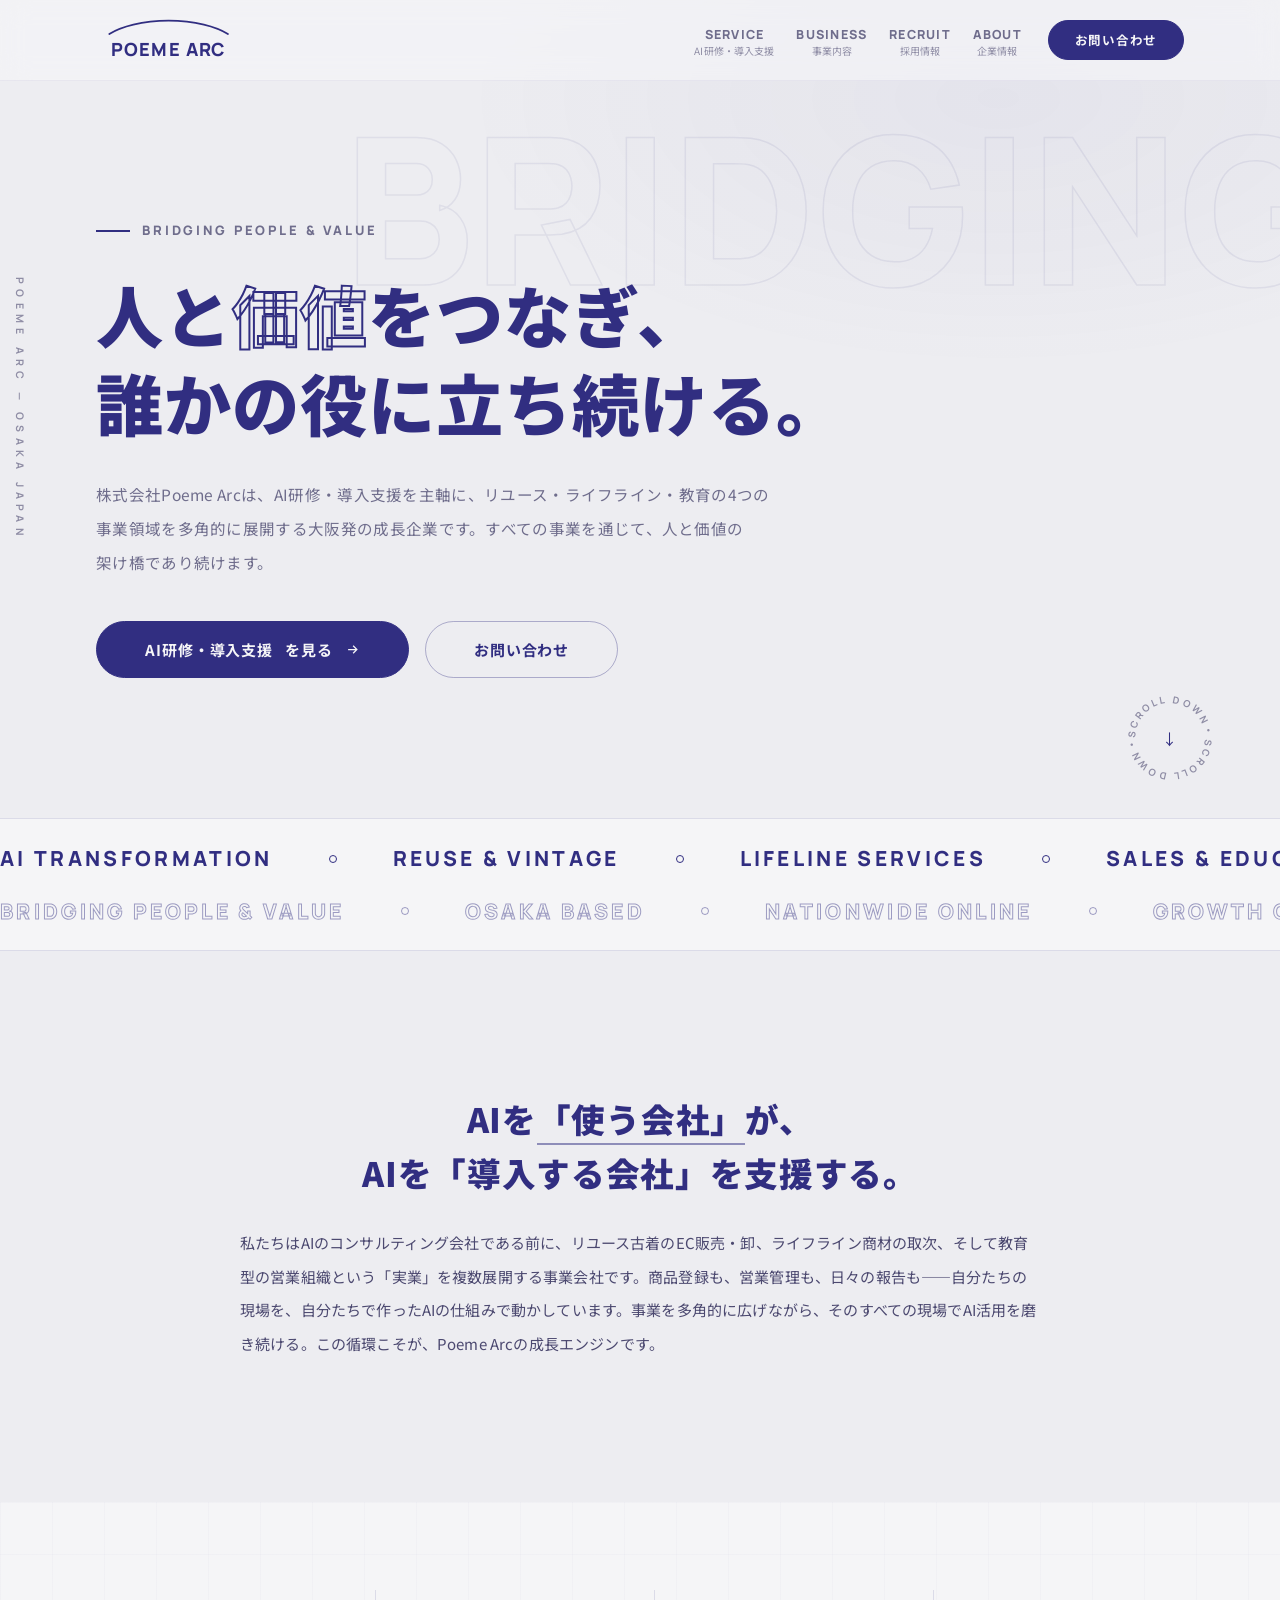
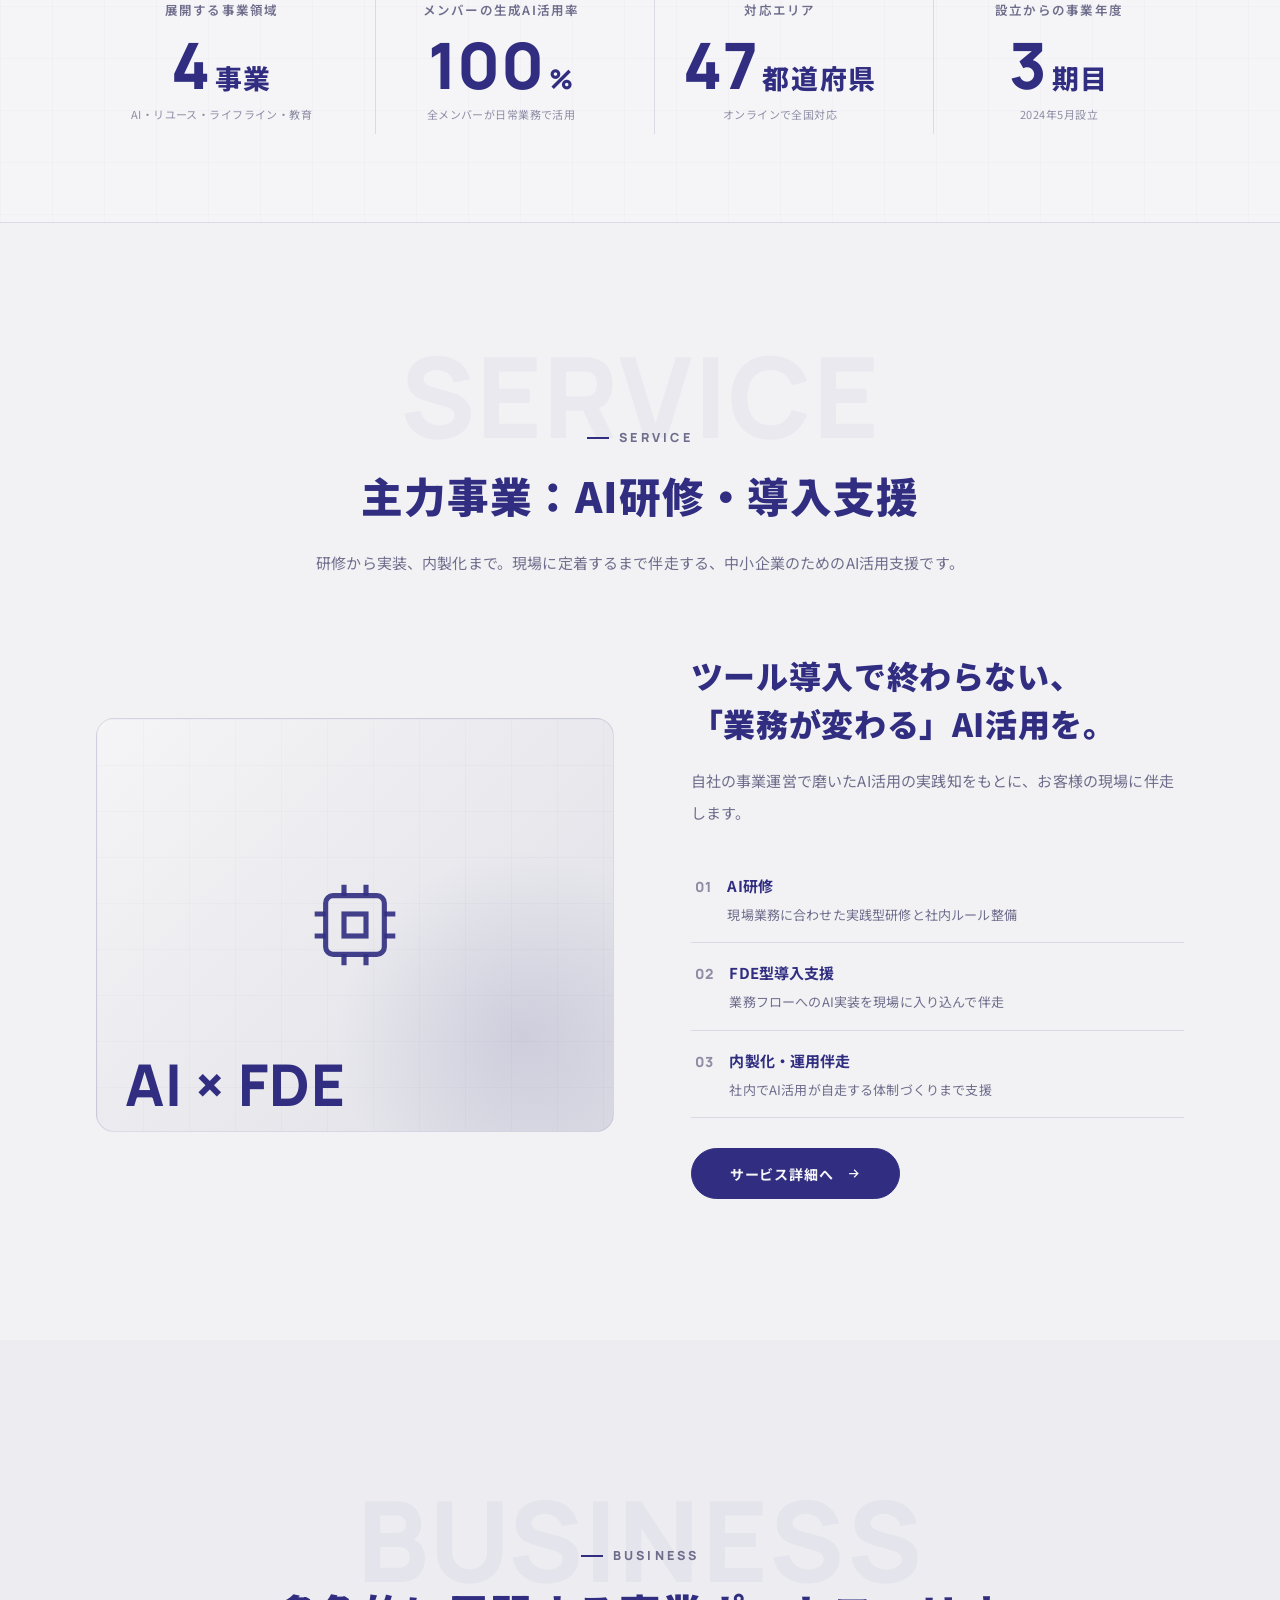
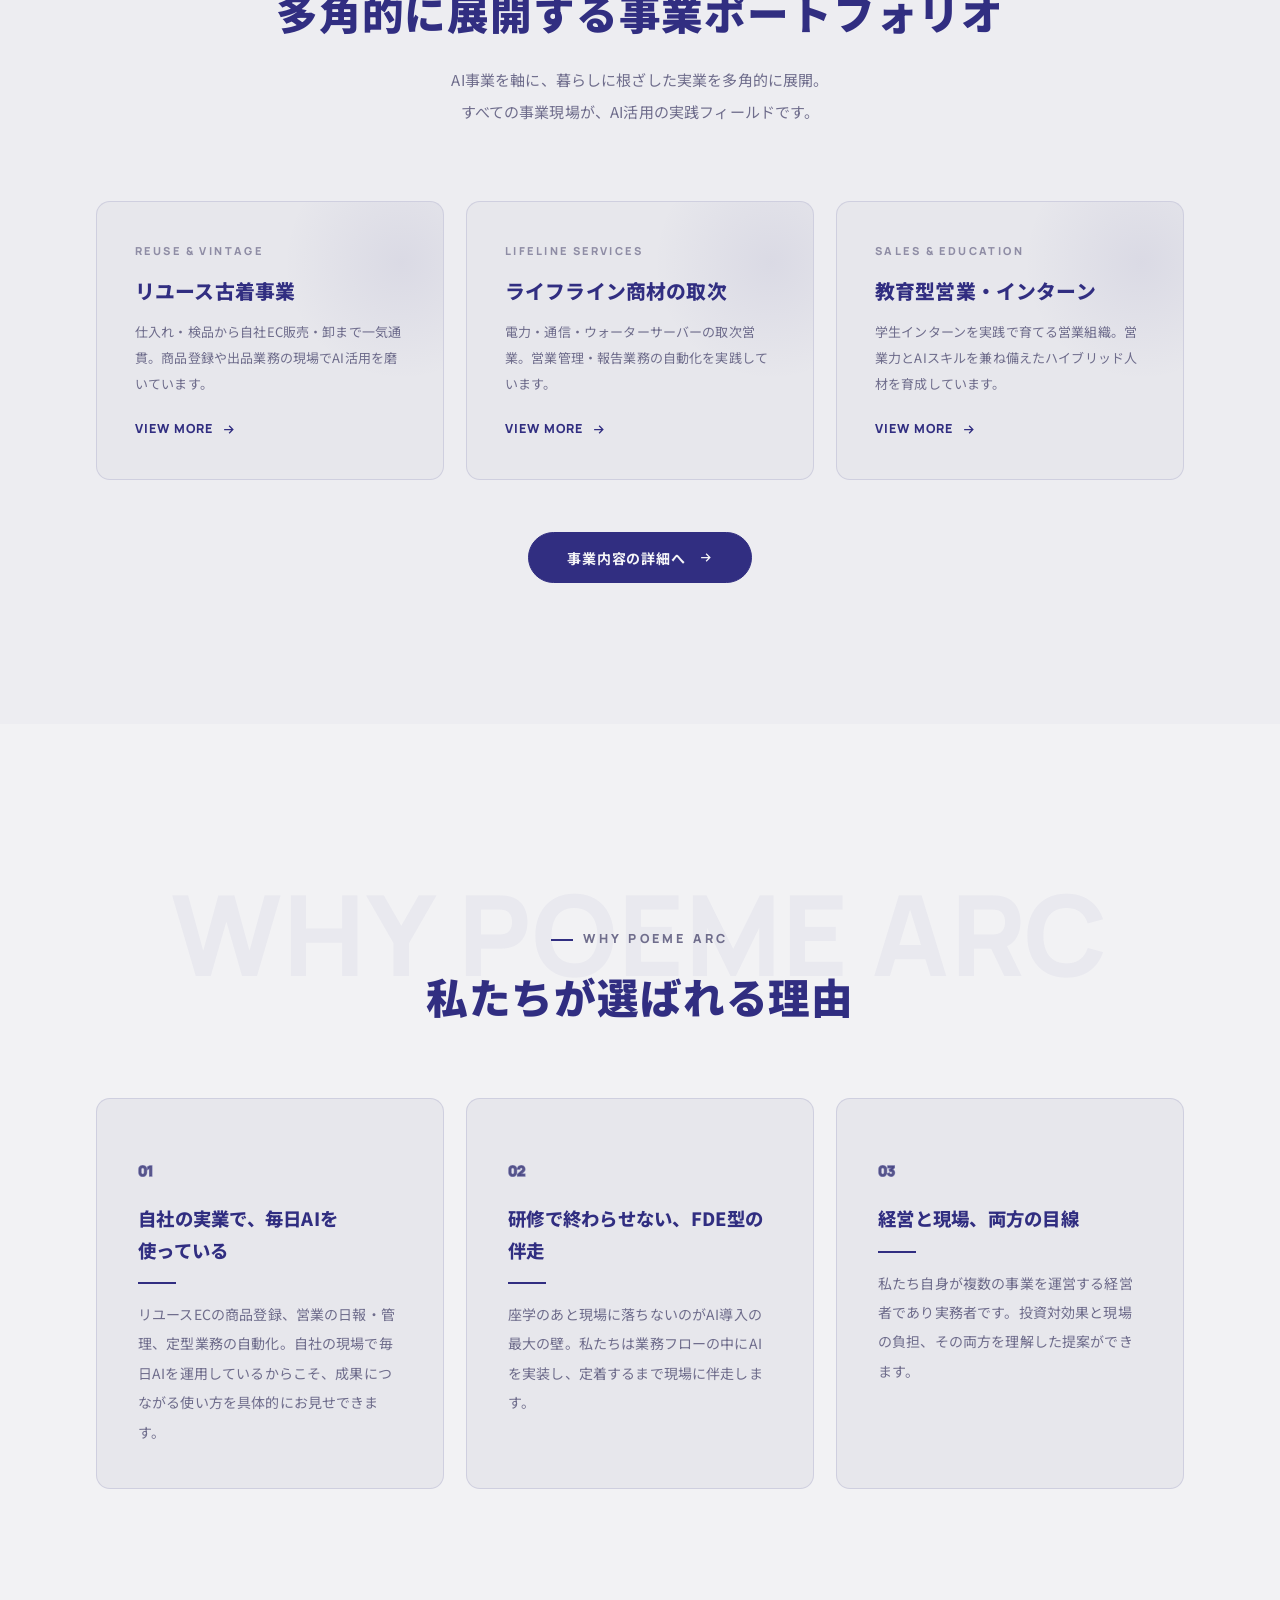
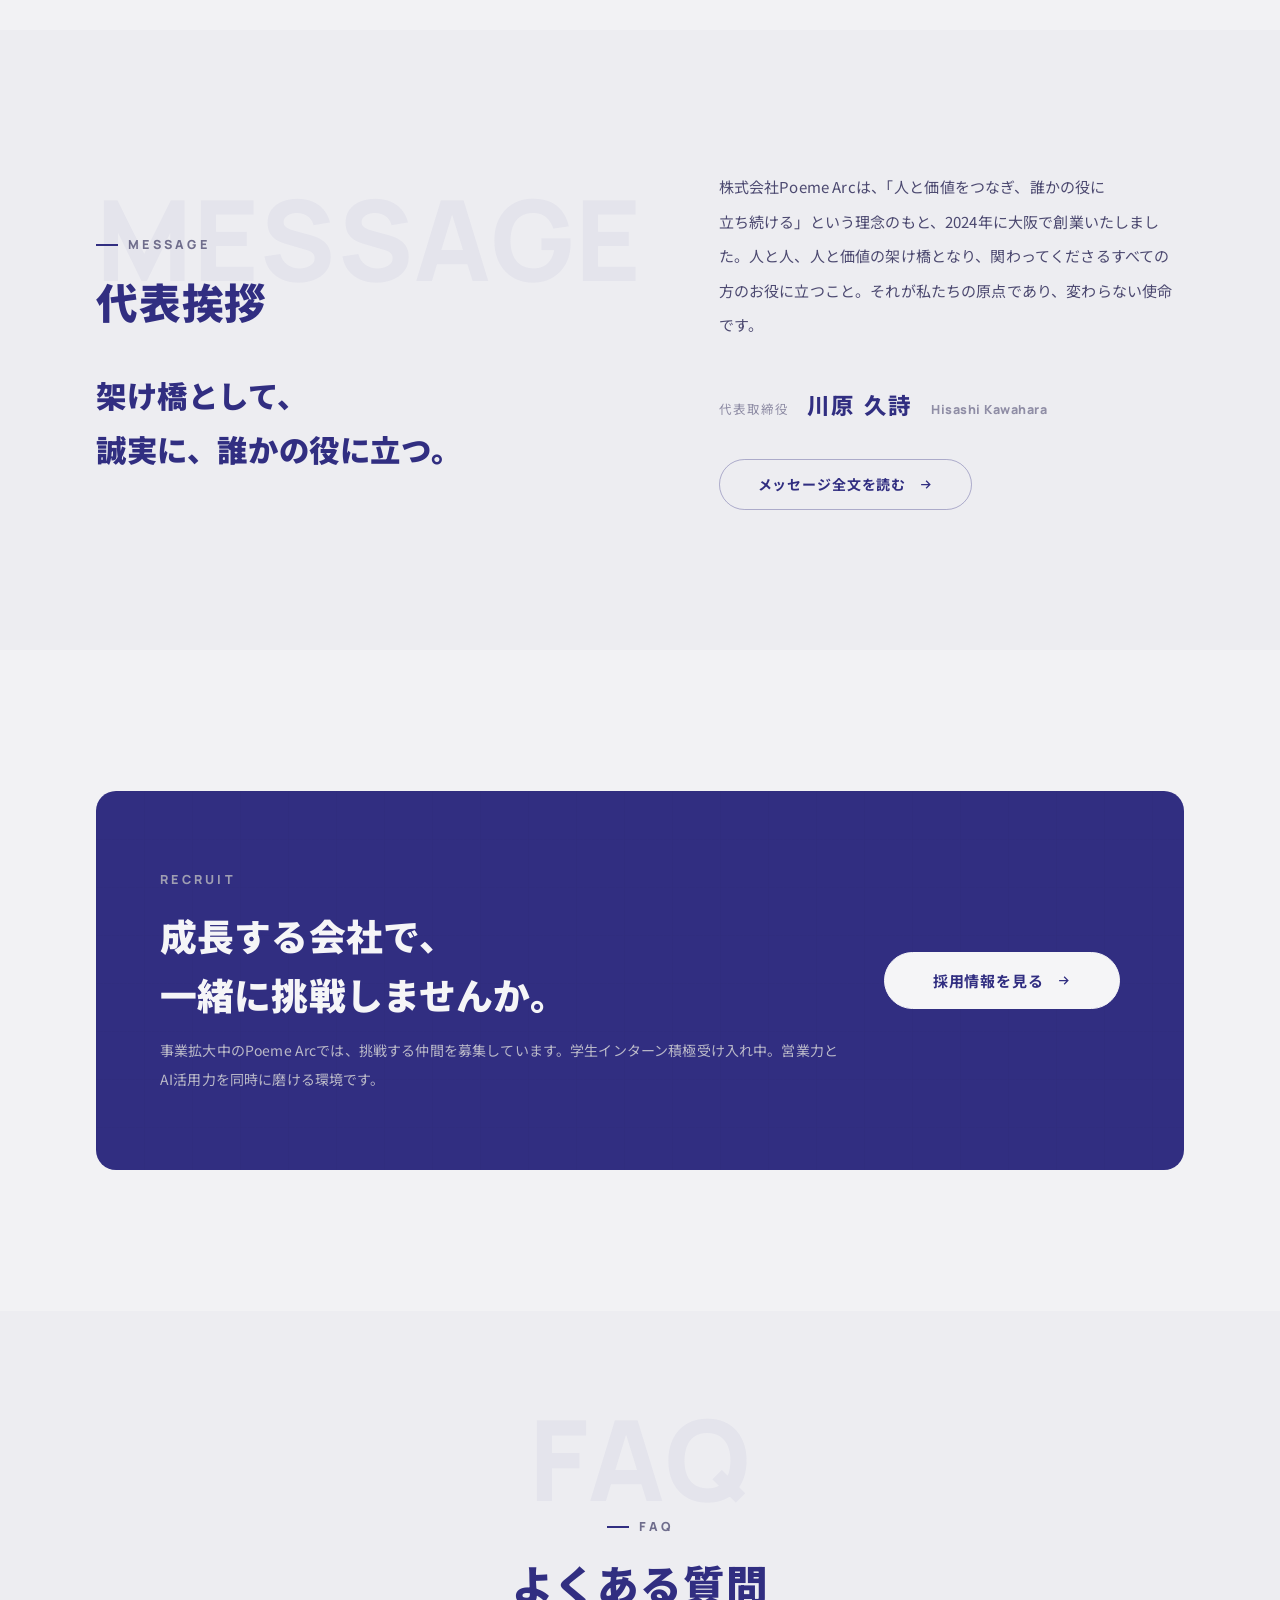
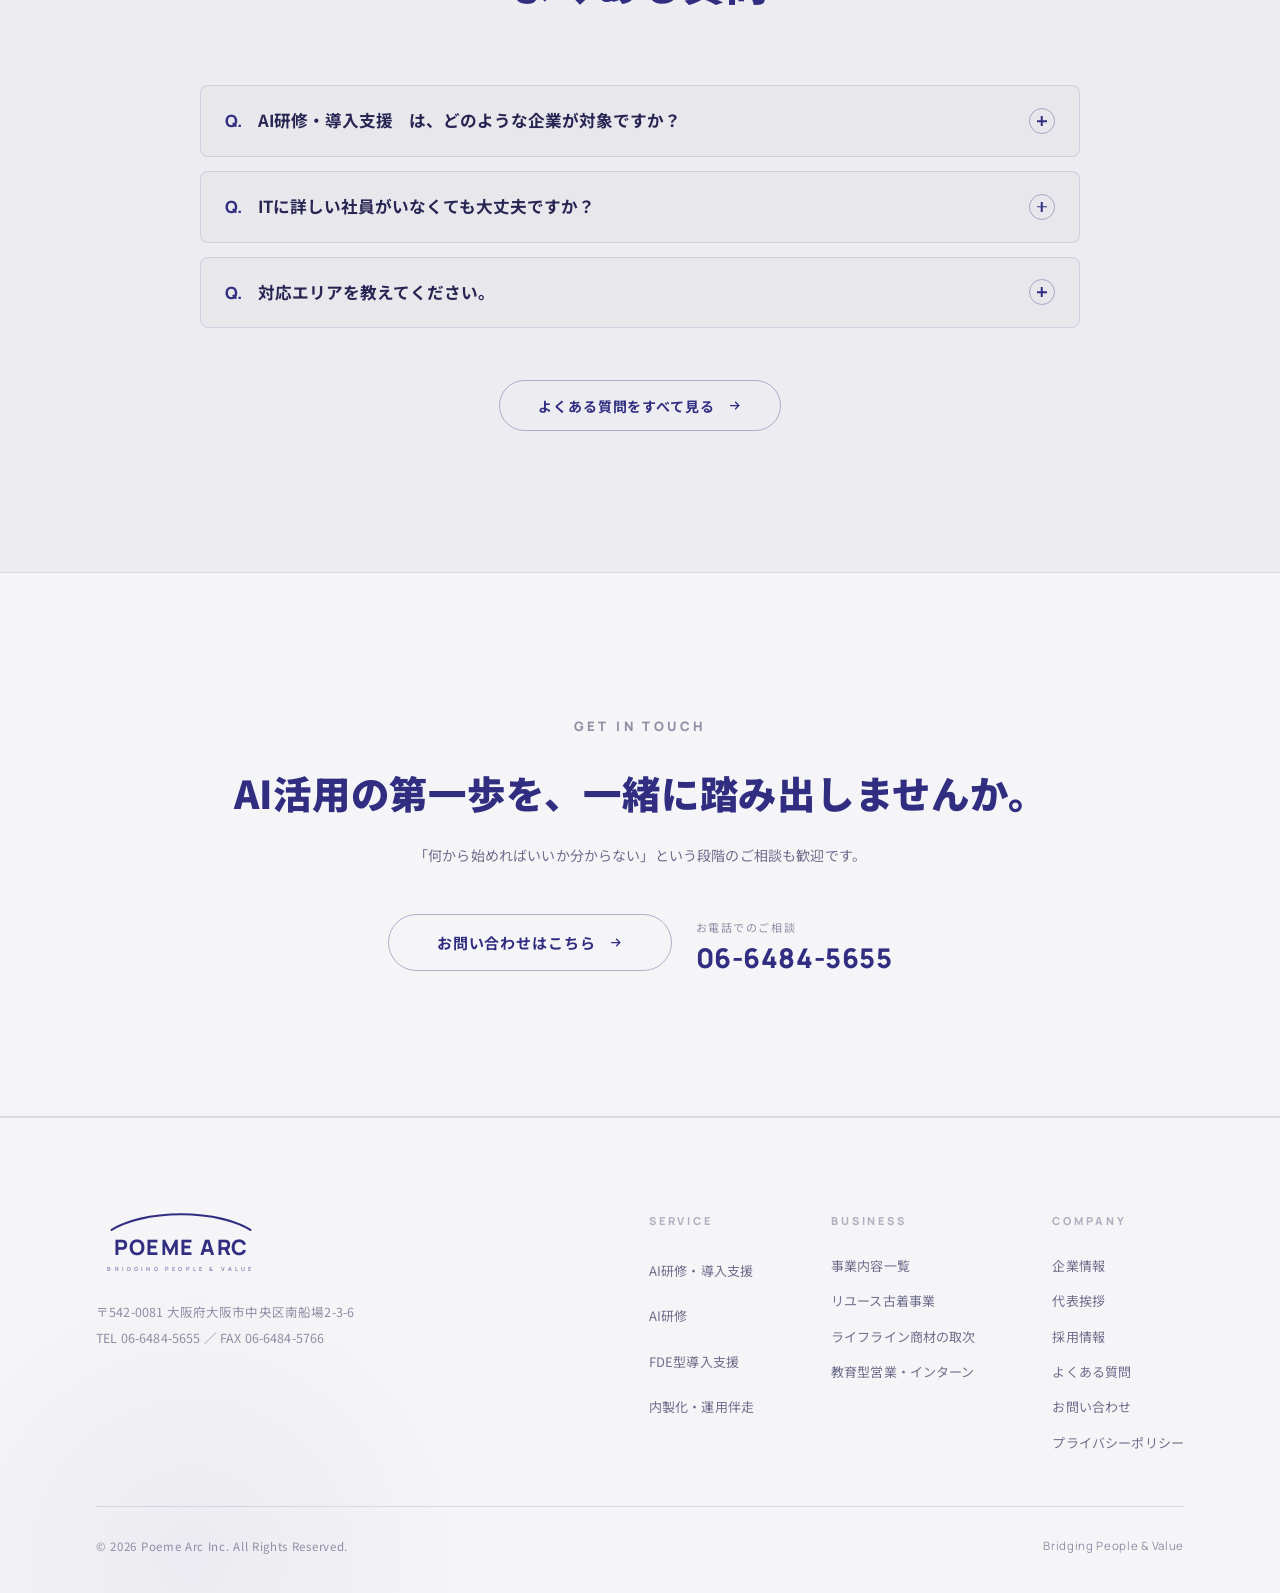
==== commit cebe4980: "copy: 学生教育を「ハイブリッド人材の育成」という言い方に変更 「AIを使いこなす次世代の人材」だとAI人材の育成に読めるので、 営業力とAIスキルの両方を持つ人を育てている、という書き方に統一し" ====
--- a/index.html
+++ b/index.html
@@ -221,7 +221,7 @@
           <a href="business-education.html" class="field-card">
             <span class="field-card__en">Sales &amp; Education</span>
             <h3>教育型営業・インターン</h3>
-            <p>学生インターンを実践で育てる営業組織。AIを使いこなす次世代の人材を育成しています。</p>
+            <p>学生インターンを実践で育てる営業組織。営業力と<span class="nowrap">AIスキル</span>を兼ね備えたハイブリッド人材を育成しています。</p>
             <span class="card__link">VIEW MORE <svg width="15" height="15" viewBox="0 0 24 24" fill="none" stroke="currentColor" stroke-width="2"><path d="M5 12h14M13 6l6 6-6 6"/></svg></span>
           </a>
         </div>
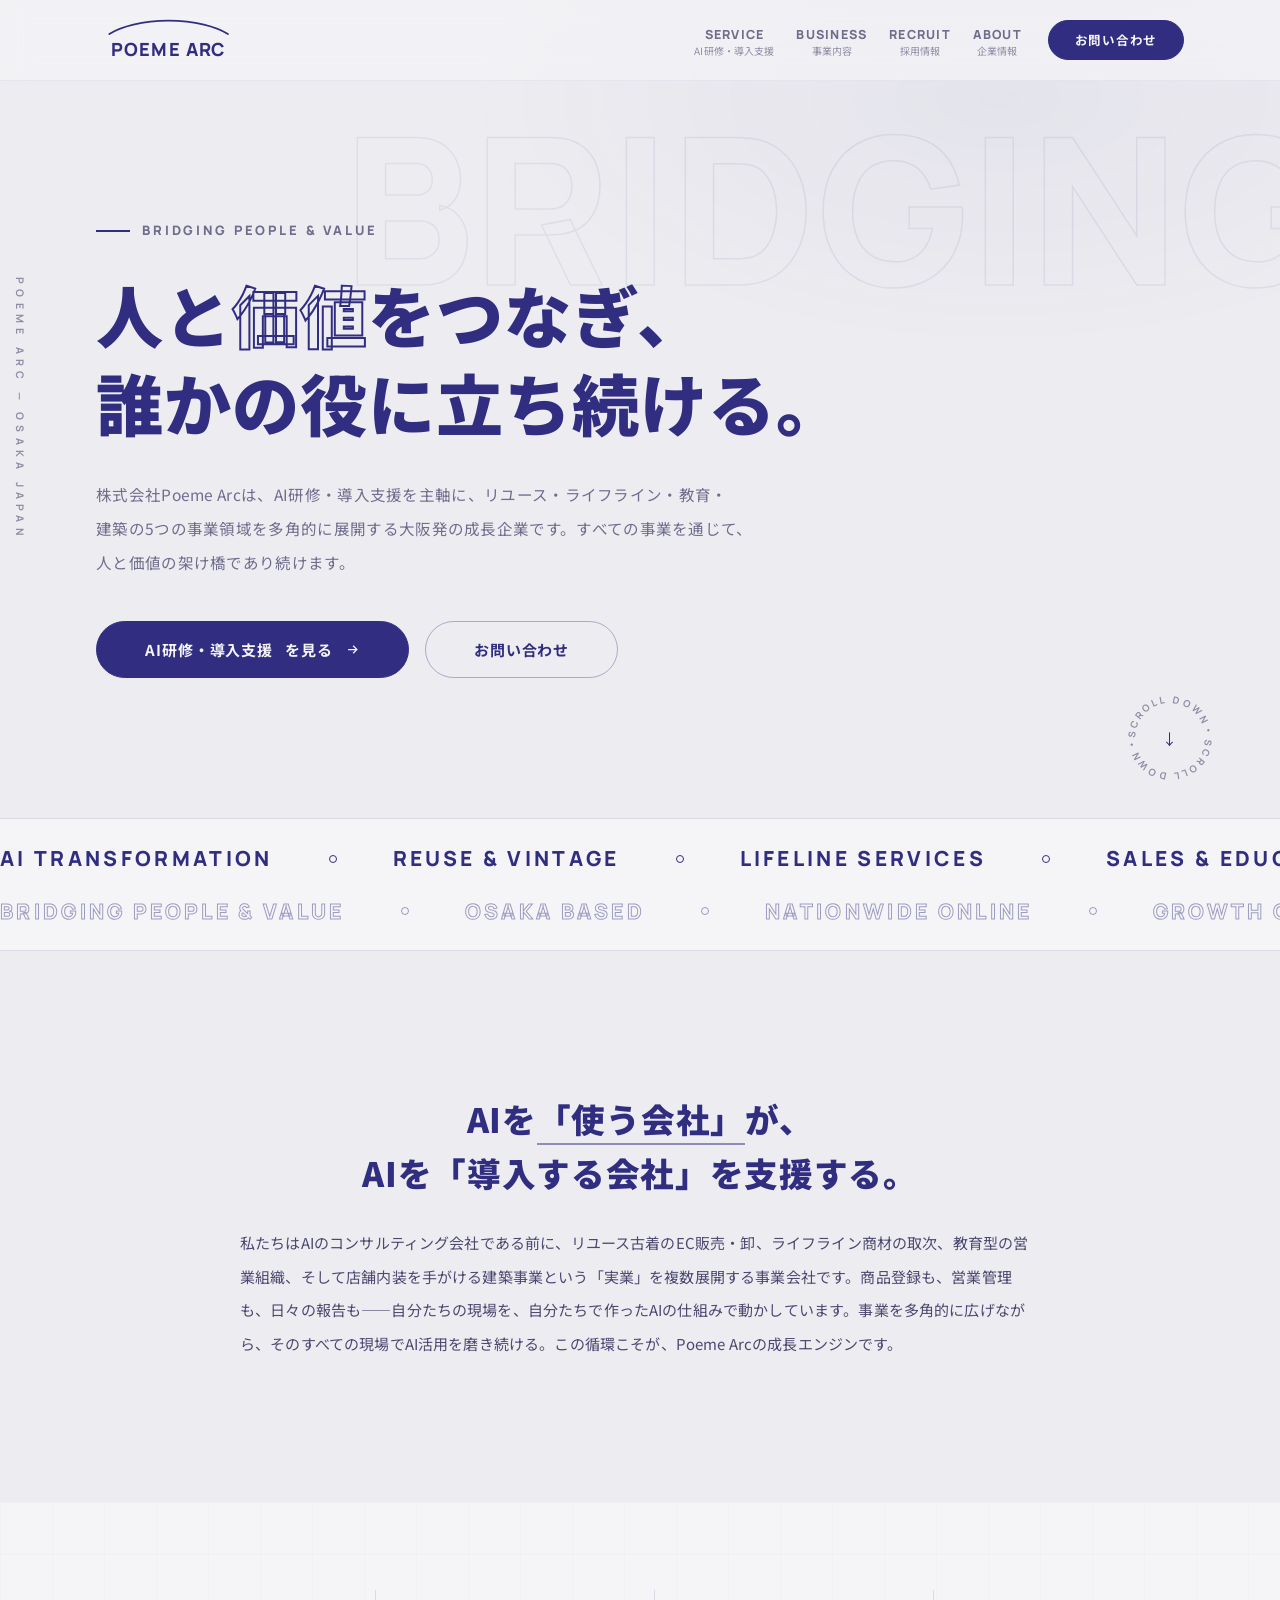
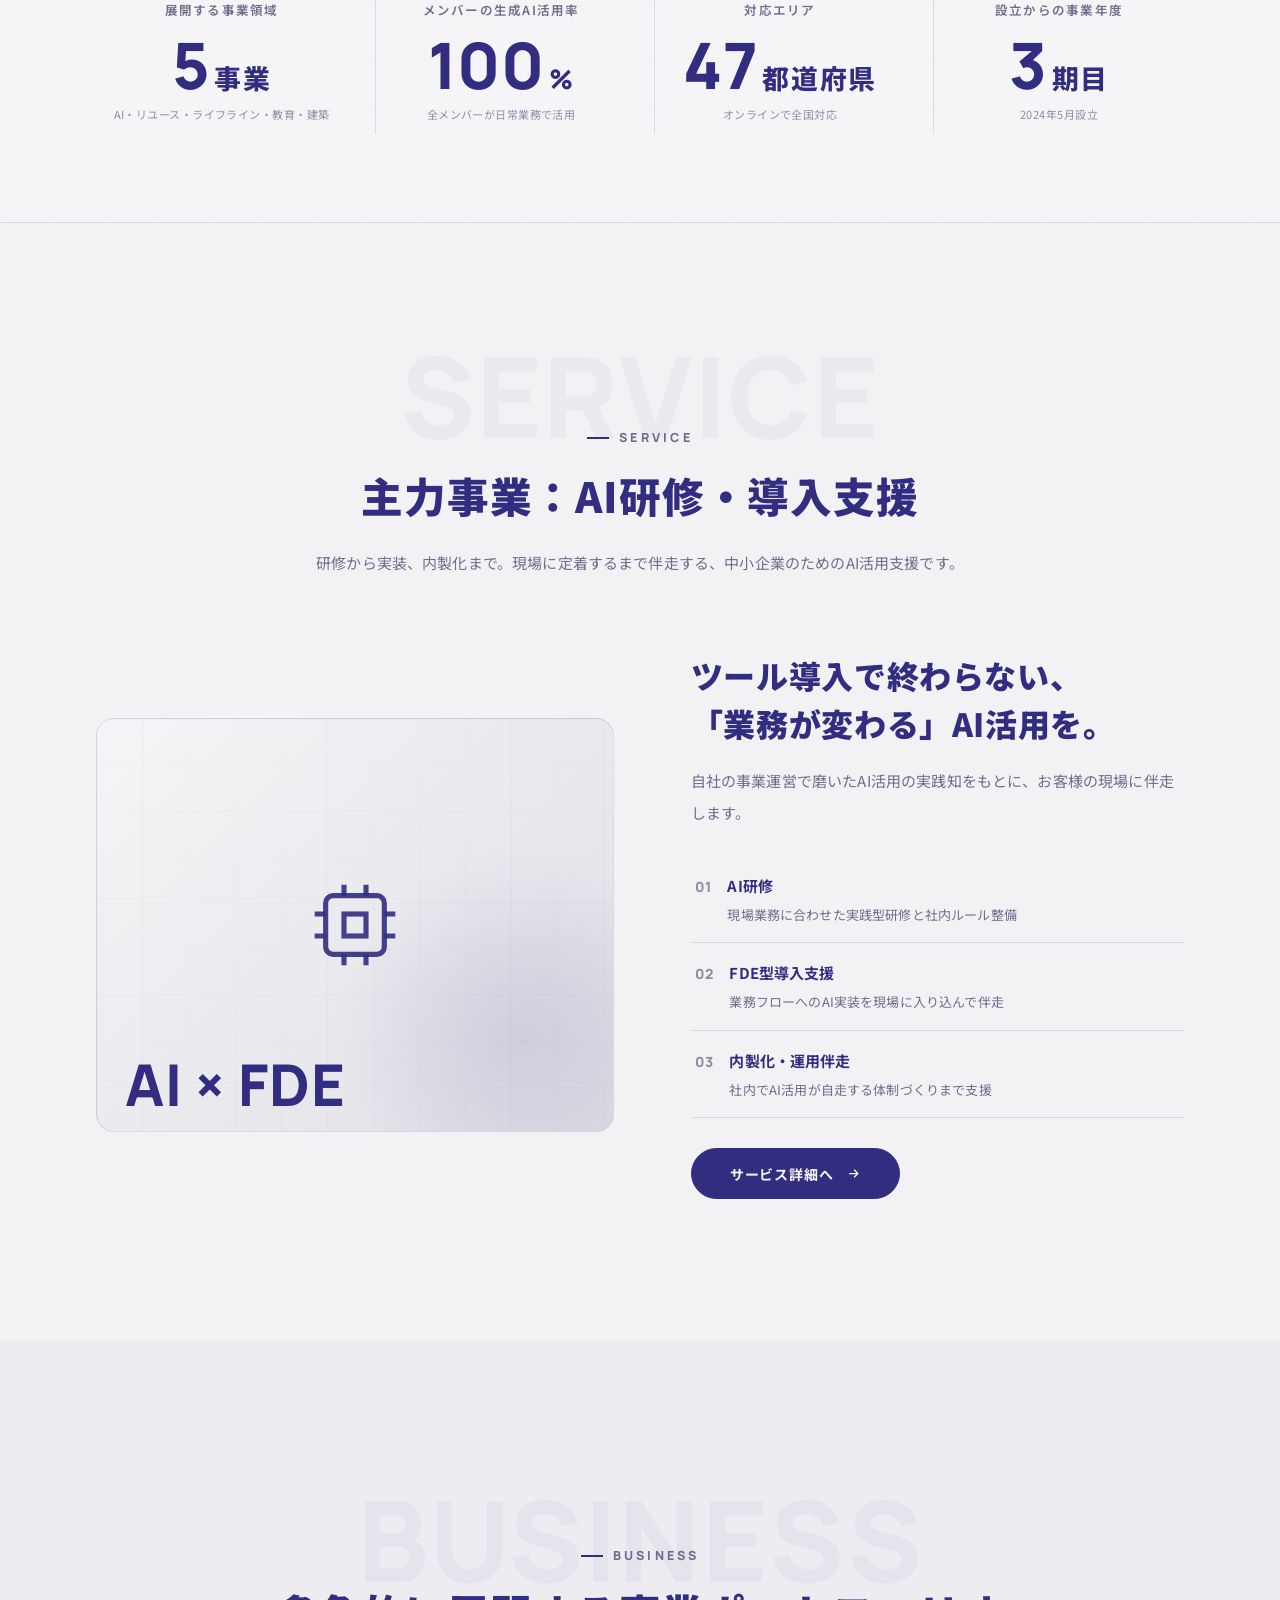
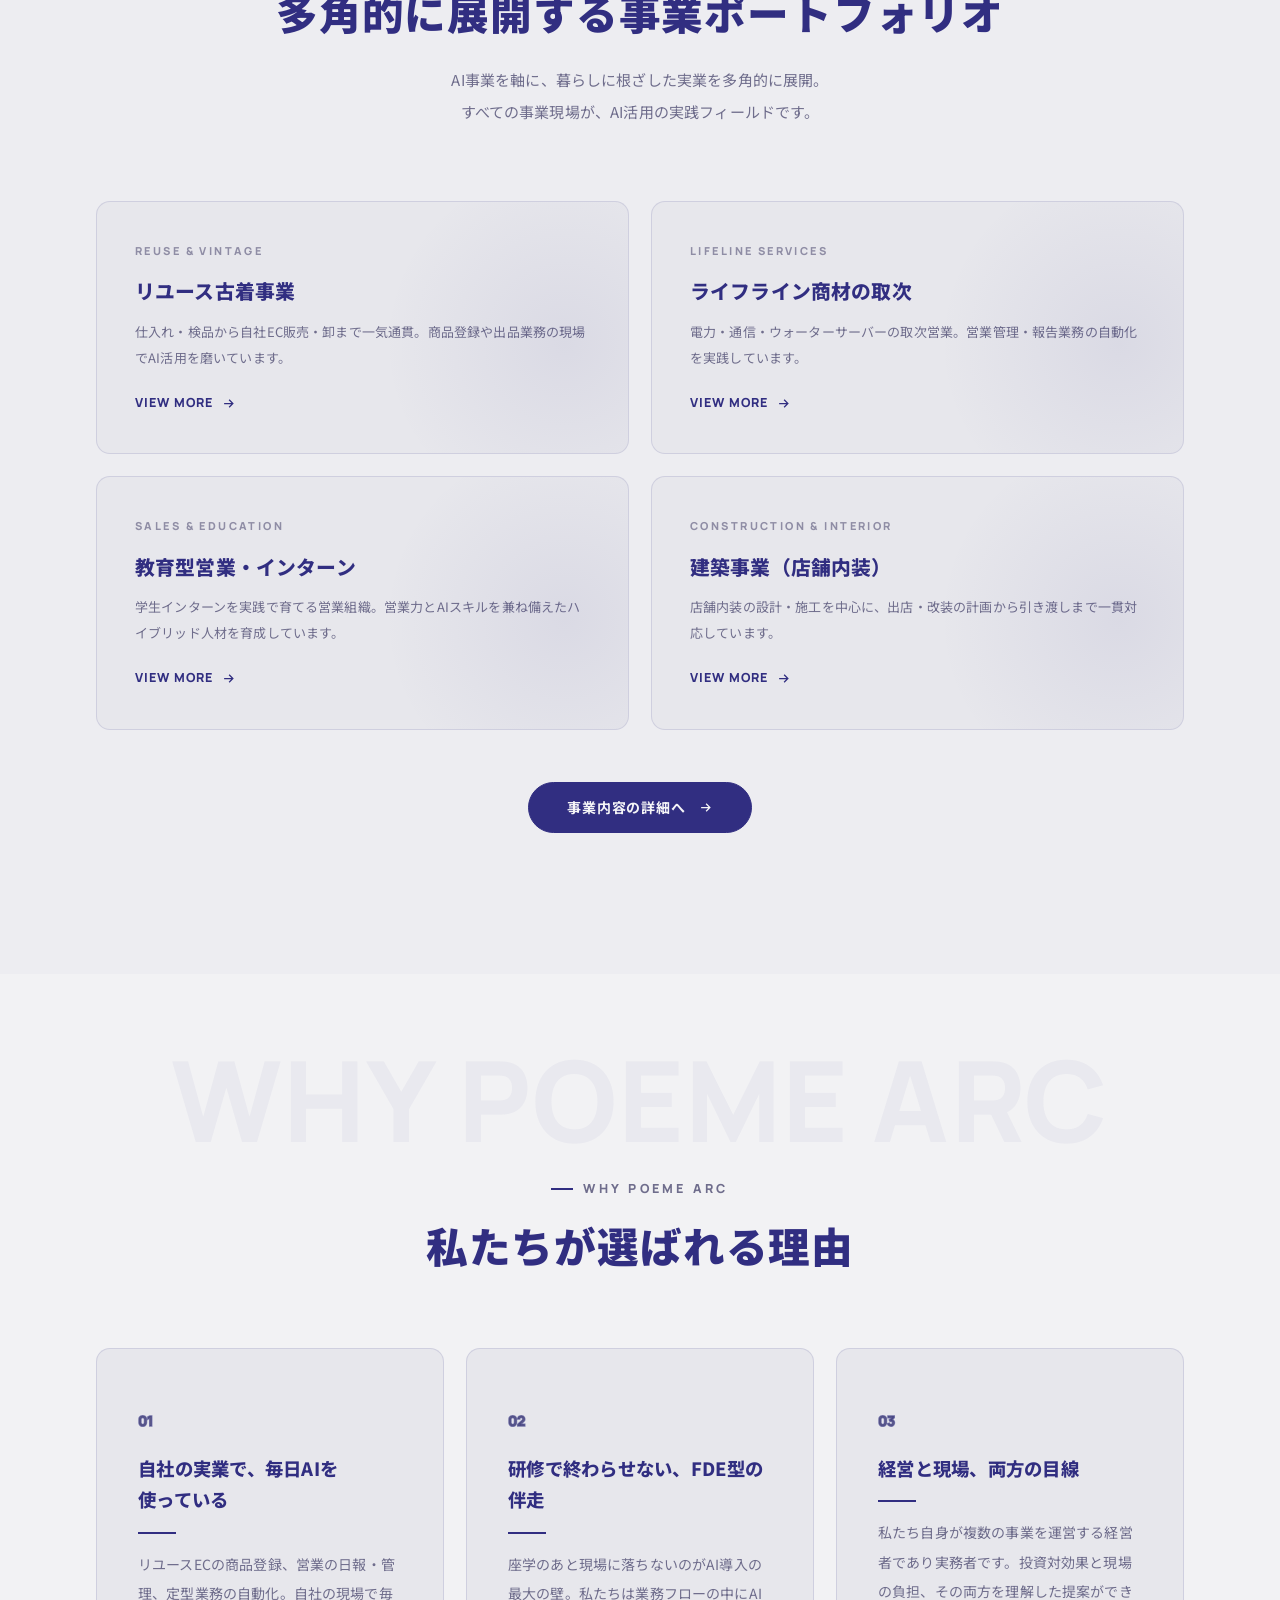
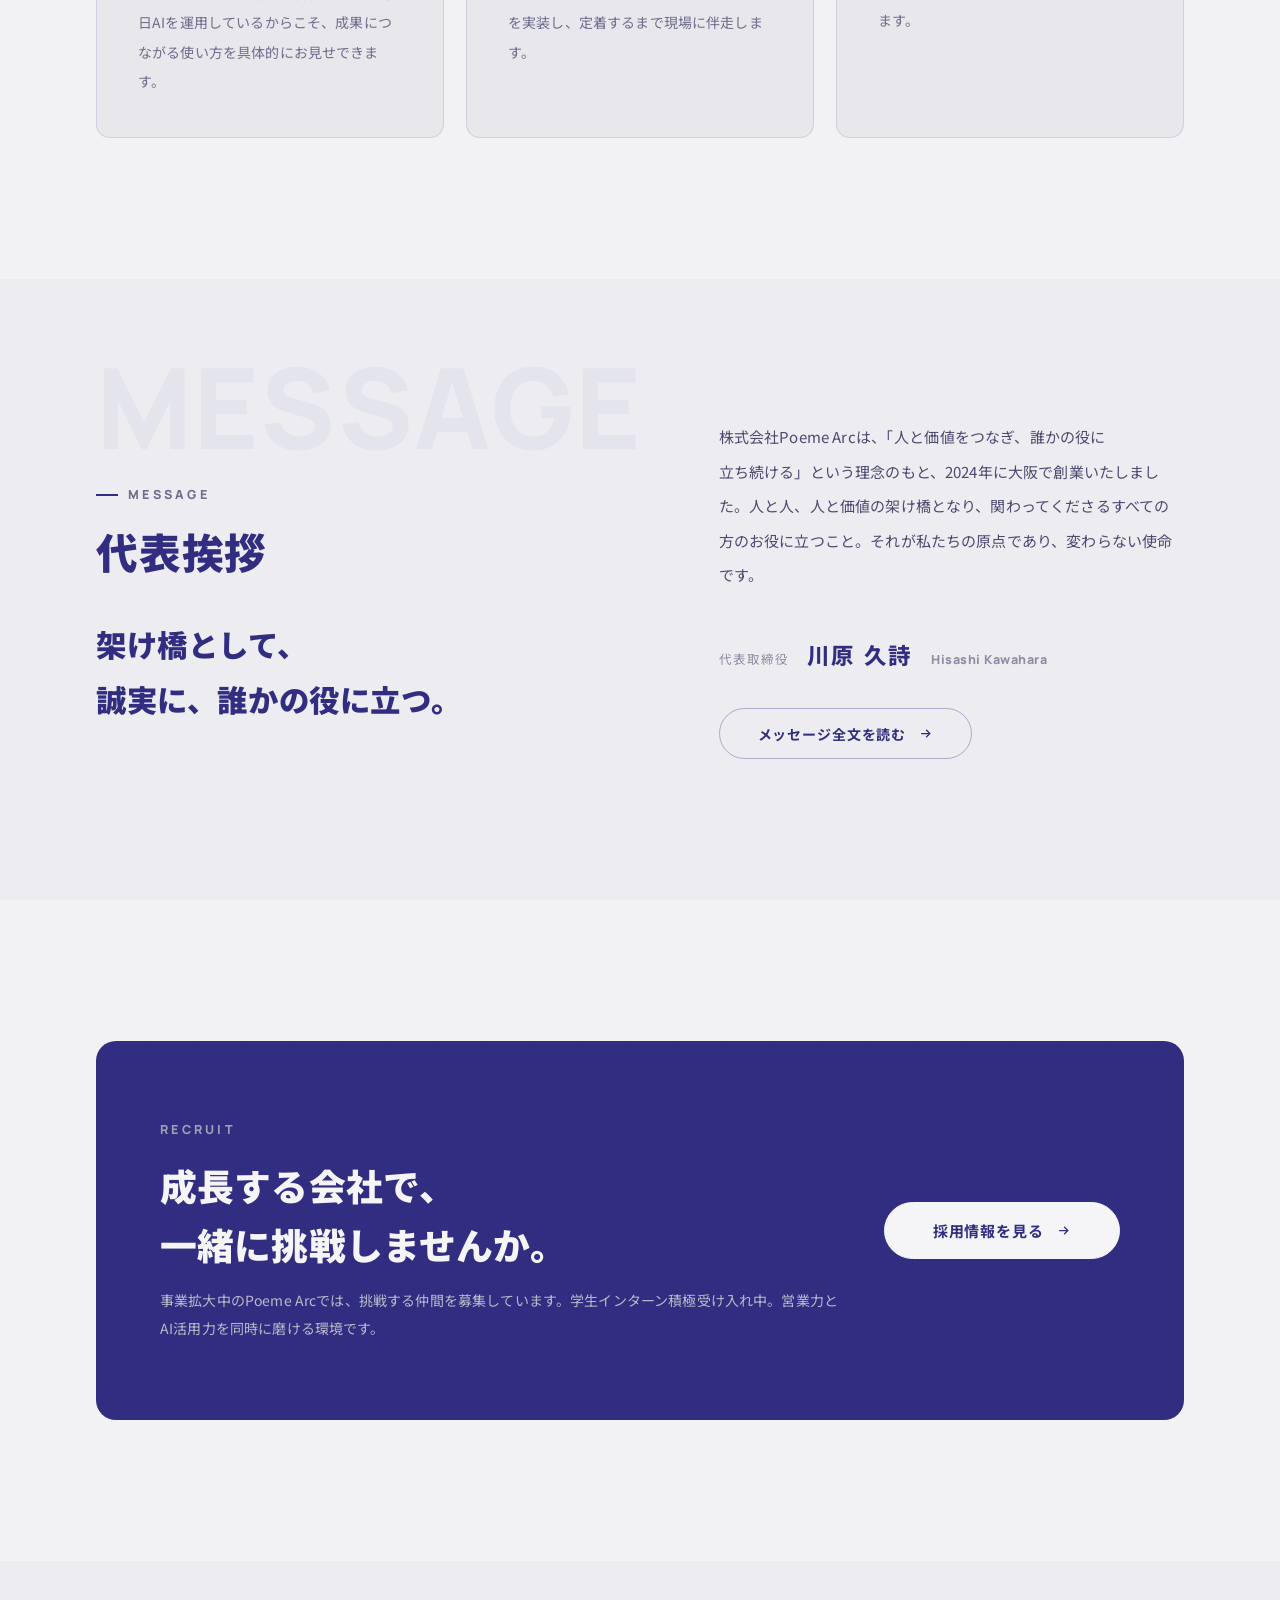
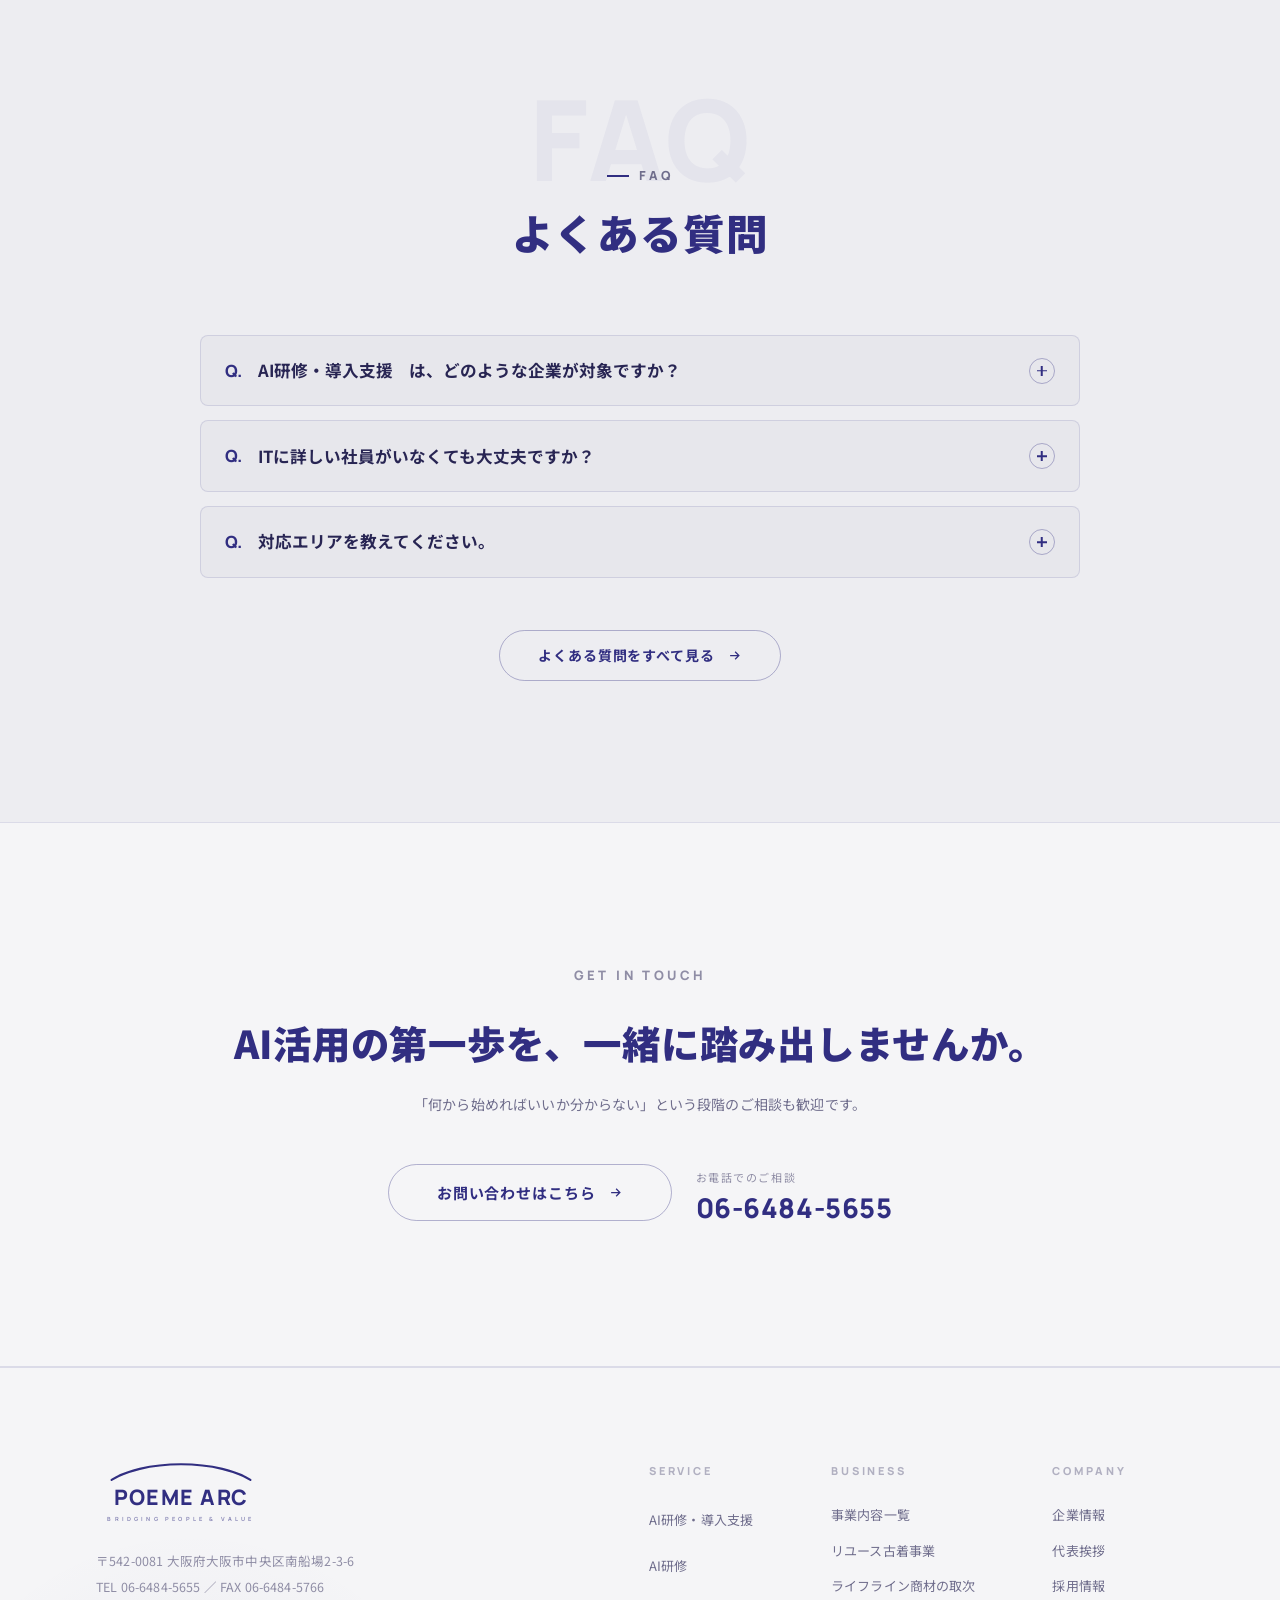
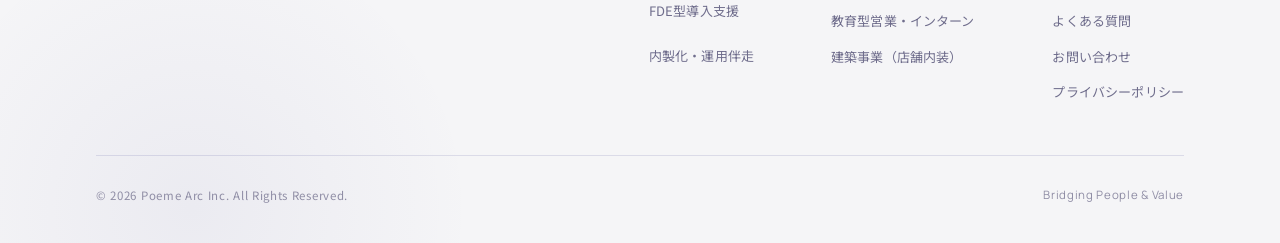
==== commit 0b01a611: "Revert "feat: 建築事業（店舗内装）をサイトから削除" 建築事業（店舗内装）をサイトに戻した。5df0553 の打ち消し。  ・business-construction.html を復活" ====
--- a/index.html
+++ b/index.html
@@ -8,14 +8,14 @@
   <link rel="apple-touch-icon" href="assets/apple-touch-icon.png" />
 
   <title>株式会社Poeme Arc｜人と価値をつなぎ、誰かの役に立ち続ける</title>
-  <meta name="description" content="株式会社Poeme Arcは、AI研修・FDE型導入支援を主軸に、リユース古着・ライフライン・教育型営業の4つの事業領域を多角的に展開する大阪発の成長企業です。" />
+  <meta name="description" content="株式会社Poeme Arcは、AI研修・FDE型導入支援を主軸に、リユース古着・ライフライン・教育型営業・店舗内装建築の5つの事業領域を多角的に展開する大阪発の成長企業です。" />
   <meta name="robots" content="index, follow" />
   <link rel="canonical" href="https://poeme-arc.com/" />
 
   <meta property="og:type" content="website" />
   <meta property="og:site_name" content="株式会社Poeme Arc" />
   <meta property="og:title" content="株式会社Poeme Arc｜人と価値をつなぎ、誰かの役に立ち続ける" />
-  <meta property="og:description" content="株式会社Poeme Arcは、AI研修・FDE型導入支援を主軸に、リユース古着・ライフライン・教育型営業の4つの事業領域を多角的に展開する大阪発の成長企業です。" />
+  <meta property="og:description" content="株式会社Poeme Arcは、AI研修・FDE型導入支援を主軸に、リユース古着・ライフライン・教育型営業・店舗内装建築の5つの事業領域を多角的に展開する大阪発の成長企業です。" />
   <meta property="og:url" content="https://poeme-arc.com/" />
   <meta property="og:locale" content="ja_JP" />
   <meta property="og:image" content="https://poeme-arc.com/assets/ogp.png" />
@@ -37,7 +37,7 @@
     "alternateName": "Poeme Arc Inc.",
     "url": "https://poeme-arc.com/",
     "slogan": "Bridging People & Value",
-    "description": "AI研修・FDE型導入支援を主軸に、リユース古着・ライフライン・教育型営業の4つの事業領域を多角的に展開する大阪の成長企業。",
+    "description": "AI研修・FDE型導入支援を主軸に、リユース古着・ライフライン・教育型営業・店舗内装建築の5つの事業領域を多角的に展開する大阪の成長企業。",
     "foundingDate": "2024-05-10",
     "founder": { "@type": "Person", "name": "川原久詩" },
     "telephone": "+81-6-6484-5655",
@@ -83,6 +83,7 @@
     <a href="business-reuse.html" class="m-link" data-menu-close><span class="en">—</span>リユース古着事業</a>
     <a href="business-lifeline.html" class="m-link" data-menu-close><span class="en">—</span>ライフライン商材の取次</a>
     <a href="business-education.html" class="m-link" data-menu-close><span class="en">—</span>教育型営業・インターン</a>
+    <a href="business-construction.html" class="m-link" data-menu-close><span class="en">—</span>建築事業（店舗内装）</a>
     <a href="recruit.html" class="m-link" data-menu-close><span class="en">04</span>採用情報</a>
     <a href="about.html" class="m-link" data-menu-close><span class="en">05</span>企業情報</a>
     <a href="faq.html" class="m-link" data-menu-close><span class="en">06</span>よくある質問</a>
@@ -102,7 +103,7 @@
         <div class="hero__inner reveal">
           <p class="hero__eyebrow">Bridging People &amp; Value</p>
           <h1 class="hero__title">人と<span class="stroke">価値</span>をつなぎ、<br>誰かの役に<span class="nowrap">立ち続ける</span>。</h1>
-          <p class="hero__sub">株式会社<span class="nowrap">Poeme Arc</span>は、<span class="nowrap">AI研修・導入支援</span>を主軸に、リユース・ライフライン・教育の<span class="nowrap">4つ</span>の事業領域を多角的に展開する大阪発の成長企業です。すべての事業を通じて、人と価値の架け橋であり続けます。</p>
+          <p class="hero__sub">株式会社<span class="nowrap">Poeme Arc</span>は、<span class="nowrap">AI研修・導入支援</span>を主軸に、リユース・ライフライン・教育・建築の<span class="nowrap">5つ</span>の事業領域を多角的に展開する大阪発の成長企業です。すべての事業を通じて、人と価値の架け橋であり続けます。</p>
           <div class="hero__actions">
             <a href="service.html" class="btn btn--lg"><span class="nowrap">AI研修・導入支援</span>を見る<svg width="15" height="15" viewBox="0 0 24 24" fill="none" stroke="currentColor" stroke-width="2"><path d="M5 12h14M13 6l6 6-6 6"/></svg></a>
             <a href="contact.html" class="btn btn--ghost btn--lg">お問い合わせ</a>
@@ -119,8 +120,8 @@
     <!-- ===== MARQUEE ===== -->
     <div class="marquee" aria-hidden="true">
       <div class="marquee__track">
-        <div class="marquee__seq"><span>AI Transformation</span><span>Reuse &amp; Vintage</span><span>Lifeline Services</span><span>Sales &amp; Education</span></div>
-        <div class="marquee__seq"><span>AI Transformation</span><span>Reuse &amp; Vintage</span><span>Lifeline Services</span><span>Sales &amp; Education</span></div>
+        <div class="marquee__seq"><span>AI Transformation</span><span>Reuse &amp; Vintage</span><span>Lifeline Services</span><span>Sales &amp; Education</span><span>Construction &amp; Interior</span></div>
+        <div class="marquee__seq"><span>AI Transformation</span><span>Reuse &amp; Vintage</span><span>Lifeline Services</span><span>Sales &amp; Education</span><span>Construction &amp; Interior</span></div>
       </div>
       <div class="marquee__track marquee__track--rev">
         <div class="marquee__seq"><span>Bridging People &amp; Value</span><span>Osaka Based</span><span>Nationwide Online</span><span>Growth Company</span></div>
@@ -133,7 +134,7 @@
       <div class="container">
         <div class="intro reveal">
           <h2>AIを<span class="blue">「使う会社」</span>が、<br>AIを「導入する会社」を支援する。</h2>
-          <p>私たちはAIのコンサルティング会社である前に、リユース古着の<span class="nowrap">EC販売</span>・卸、ライフライン商材の取次、そして教育型の営業組織という「実業」を複数展開する事業会社です。商品登録も、営業管理も、日々の報告も——自分たちの現場を、自分たちで作ったAIの仕組みで動かしています。事業を多角的に広げながら、そのすべての現場で<span class="nowrap">AI活用</span>を磨き続ける。この循環こそが、<span class="nowrap">Poeme Arc</span>の成長エンジンです。</p>
+          <p>私たちはAIのコンサルティング会社である前に、リユース古着の<span class="nowrap">EC販売</span>・卸、ライフライン商材の取次、教育型の営業組織、そして店舗内装を手がける建築事業という「実業」を複数展開する事業会社です。商品登録も、営業管理も、日々の報告も——自分たちの現場を、自分たちで作ったAIの仕組みで動かしています。事業を多角的に広げながら、そのすべての現場で<span class="nowrap">AI活用</span>を磨き続ける。この循環こそが、<span class="nowrap">Poeme Arc</span>の成長エンジンです。</p>
         </div>
       </div>
     </section>
@@ -144,8 +145,8 @@
         <div class="stats reveal" data-stagger>
           <div class="stat">
             <span class="stat__label">展開する事業領域</span>
-            <span class="stat__value"><span data-count="4">4</span><small>事業</small></span>
-            <span class="stat__note">AI・リユース・ライフライン・教育</span>
+            <span class="stat__value"><span data-count="5">5</span><small>事業</small></span>
+            <span class="stat__note">AI・リユース・ライフライン・教育・建築</span>
           </div>
           <div class="stat">
             <span class="stat__label">メンバーの<span class="nowrap">生成AI</span>活用率</span>
@@ -224,6 +225,12 @@
             <p>学生インターンを実践で育てる営業組織。営業力と<span class="nowrap">AIスキル</span>を兼ね備えたハイブリッド人材を育成しています。</p>
             <span class="card__link">VIEW MORE <svg width="15" height="15" viewBox="0 0 24 24" fill="none" stroke="currentColor" stroke-width="2"><path d="M5 12h14M13 6l6 6-6 6"/></svg></span>
           </a>
+          <a href="business-construction.html" class="field-card">
+            <span class="field-card__en">Construction &amp; Interior</span>
+            <h3>建築事業（店舗内装）</h3>
+            <p>店舗内装の設計・施工を中心に、出店・改装の計画から引き渡しまで一貫対応しています。</p>
+            <span class="card__link">VIEW MORE <svg width="15" height="15" viewBox="0 0 24 24" fill="none" stroke="currentColor" stroke-width="2"><path d="M5 12h14M13 6l6 6-6 6"/></svg></span>
+          </a>
         </div>
         <div class="sec-more reveal">
           <a href="fields.html" class="btn">事業内容の詳細へ<svg width="15" height="15" viewBox="0 0 24 24" fill="none" stroke="currentColor" stroke-width="2"><path d="M5 12h14M13 6l6 6-6 6"/></svg></a>
@@ -371,6 +378,7 @@
             <a href="business-reuse.html">リユース古着事業</a>
             <a href="business-lifeline.html">ライフライン商材の取次</a>
             <a href="business-education.html">教育型営業・インターン</a>
+            <a href="business-construction.html">建築事業（店舗内装）</a>
           </div>
           <div class="footer__col">
             <h4>Company</h4>
--- a/css/style.css
+++ b/css/style.css
@@ -435,7 +435,7 @@
 .strength p { margin-top: 16px; color: var(--gray-600); font-size: 14px; line-height: 2.1; }
 
 /* ---------- Field cards ---------- */
-.fields { display: grid; grid-template-columns: repeat(3, 1fr); gap: 22px; }
+.fields { display: grid; grid-template-columns: repeat(2, 1fr); gap: 22px; }
 .field-card {
   position: relative;
   display: flex; flex-direction: column;
